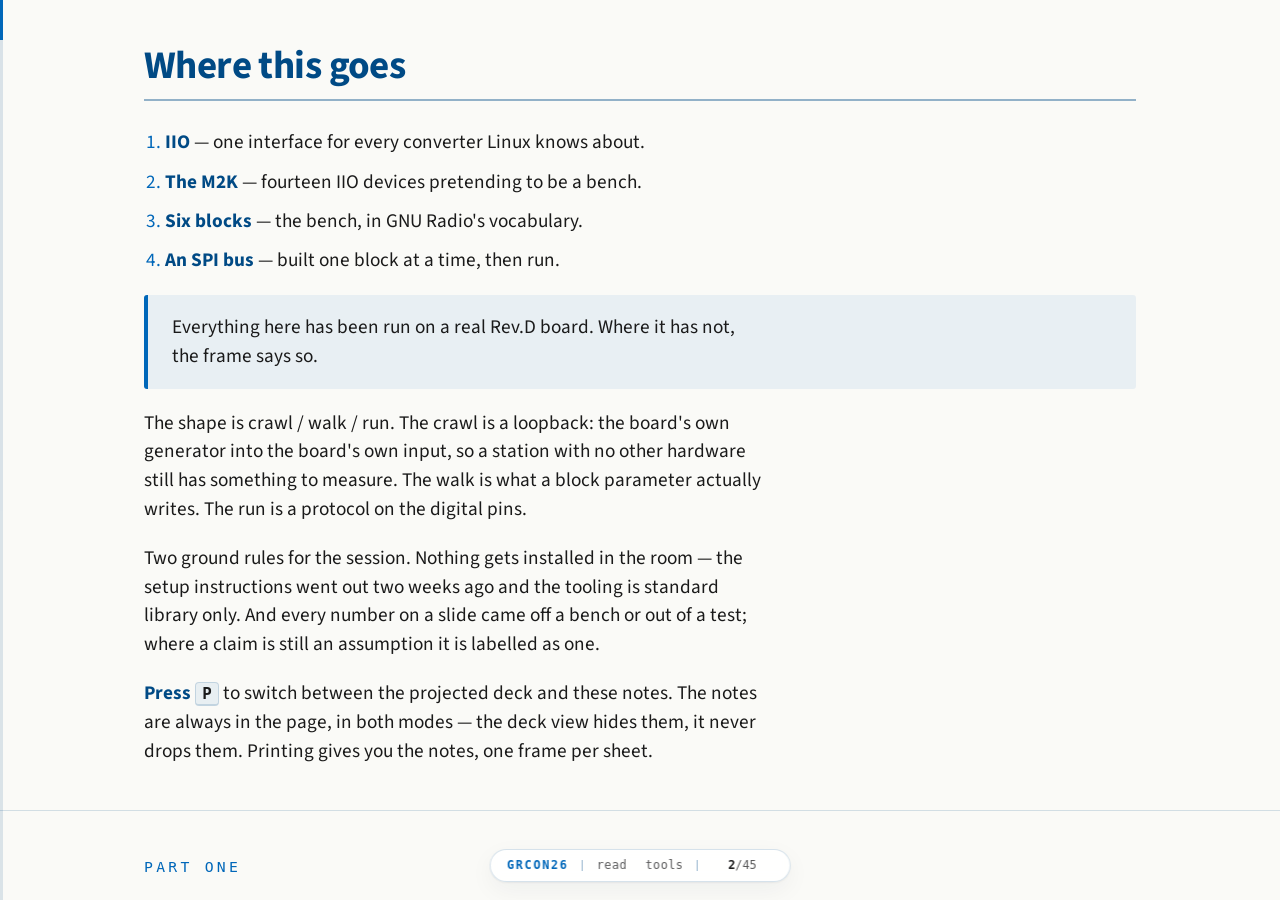
==== slides/index.html @ 0b5e1c08 "Draw the blocks with GRC's own canvas, not by hand The deck's flow-graph figure was a hand-drawn SVG" ====
<!doctype html>
<html lang="en" data-mode="read">
<head>
<meta charset="utf-8">
<meta name="viewport" content="width=device-width, initial-scale=1">
<title>GNU Radio and the ADALM2000 &mdash; GRCon26 workshop</title>
<meta name="description" content="Workshop deck: IIO, the ADALM2000, the gr-m2k blocks, and an SPI bus built one block at a time.">
<link rel="preconnect" href="https://fonts.googleapis.com">
<link rel="preconnect" href="https://fonts.gstatic.com" crossorigin>
<link rel="stylesheet" href="https://fonts.googleapis.com/css2?family=Source+Sans+Pro:ital,wght@0,400;0,600;0,700;1,400&display=swap">
<link rel="stylesheet" href="assets/shell.css">
<link rel="stylesheet" href="assets/frames.css">
</head>
<body>

<div class="rail"><span id="railfill"></span></div>

<div class="laser" id="laser" aria-hidden="true"></div>
<div class="spot" id="spot" aria-hidden="true"></div>

<div class="index" id="index" role="dialog" aria-label="Jump to a frame">
  <button class="index-close" id="btnIndexClose" type="button" aria-label="Close">&times;</button>
  <div class="wrap wide">
    <h2>Contents</h2>
    <ol id="indexlist"></ol>
  </div>
</div>

<!-- One pill, centered, holding three runs separated by a rule:
         GRCON26 | read  tools | 12/41
     Who and where, then what you can do here, then the contents. -->
<div class="hud">
  <div class="hud-group">
    <button id="btnSite" class="site" type="button" aria-expanded="false" aria-controls="sitepop"
            title="This workshop">GRCON26</button>
  </div>

  <div class="hud-group hud-mid">
    <button id="btnMode" type="button" aria-expanded="false" aria-controls="modepop"
            title="How the deck is laid out (P)">read</button>
    <button id="btnTools" type="button" aria-expanded="false" aria-controls="toolspop"
            title="Presenter tools">tools</button>
  </div>

  <div class="hud-group">
    <!-- The counter is the button. "12/41" already says what it opens. -->
    <button id="btnIndex" class="counter" type="button" aria-pressed="false"
            title="Contents (G) · double-tap for the top"><b id="cur">1</b>/<span id="tot">0</span></button>
  </div>

  <!-- The panels are children of .hud rather than of a group: .hud is
       position:fixed and so one containing block wide enough for a panel to be
       placed under its own button and still pulled back on screen at a phone
       width. shell.js measures and places them. -->
  <div class="pop" id="sitepop" role="group" aria-label="Workshop links" hidden>
    <a href="https://github.com/livethisdream/grcon26-workshop">repository<kbd>git</kbd></a>
    <a href="https://github.com/livethisdream/grcon26-workshop/blob/main/docs/reading-iio-attributes.md">IIO handout</a>
    <a href="https://github.com/livethisdream/grcon26-workshop/blob/main/gr-m2k/README.md">block reference</a>
  </div>

  <div class="pop" id="modepop" role="group" aria-label="View mode" hidden>
    <button id="btnPresent" class="choice" type="button" aria-pressed="false">
      present<span class="pop-note">one frame at a time</span></button>
    <button id="btnRead" class="choice" type="button" aria-pressed="true">
      read<span class="pop-note">the whole deck, continuous</span></button>
  </div>

  <div class="pop" id="toolspop" role="group" aria-label="Presenter tools" hidden>
    <button id="btnLaser" type="button" aria-pressed="false">laser<kbd>L</kbd></button>
    <button id="btnSpot" type="button" aria-pressed="false">spotlight<kbd>S</kbd></button>
    <button id="btnFull" type="button">fullscreen<kbd>F</kbd></button>
    <button id="btnPrint" type="button">print / PDF<kbd>&#8984;P</kbd></button>
  </div>
</div>

<main class="deck" id="deck" tabindex="-1">

<!-- ===================================================================
     Opening
     =================================================================== -->

<section class="frame title-frame" id="title">
  <div class="wrap">
    <div class="course-mark">GRCon26 &middot; workshop</div>
    <h1>GNU&nbsp;Radio and the ADALM2000</h1>
    <div class="title-rule"></div>
    <p class="lede">The board is the instrument. IIO is how you talk to it.</p>
    <p class="meta">90 minutes &middot; crawl, walk, run &middot; nothing to install in the room</p>
  </div>
</section>

<section class="frame cut" id="roadmap">
  <div class="wrap">
    <h2>Where this goes</h2>
    <div class="stage">
      <div class="present">
        <ol>
          <li><strong>IIO</strong> — one interface for every converter Linux knows about.</li>
          <li><strong>The M2K</strong> — fourteen IIO devices pretending to be a bench.</li>
          <li><strong>Six blocks</strong> — the bench, in GNU&nbsp;Radio's vocabulary.</li>
          <li><strong>An SPI bus</strong> — built one block at a time, then run.</li>
        </ol>
      </div>
      <div class="present callout">
        <p>Everything here has been run on a real Rev.D board. Where it has not, the frame says so.</p>
      </div>
    </div>
    <div class="depth">
      <p>The shape is crawl / walk / run. The crawl is a loopback: the board's own
      generator into the board's own input, so a station with no other hardware
      still has something to measure. The walk is what a block parameter actually
      writes. The run is a protocol on the digital pins.</p>
      <p>Two ground rules for the session. Nothing gets installed in the room —
      the setup instructions went out two weeks ago and the tooling is standard
      library only. And every number on a slide came off a bench or out of a
      test; where a claim is still an assumption it is labelled as one.</p>
      <p><strong>Press <kbd>P</kbd></strong> to switch between the projected deck and
      these notes. The notes are always in the page, in both modes — the deck
      view hides them, it never drops them. Printing gives you the notes, one
      frame per sheet.</p>
    </div>
  </div>
</section>

<!-- ===================================================================
     IIO
     =================================================================== -->

<section class="frame section-frame" id="sec-iio" data-section="IIO">
  <div class="wrap">
    <div class="sec-n">Part one</div>
    <h2>IIO</h2>
    <p class="lede">Industrial I/O: the kernel's answer to "what is this converter, and what is it set to?"</p>
  </div>
</section>

<section class="frame cut" id="iio-what" data-section="IIO">
  <div class="wrap">
    <h2>What IIO is</h2>
    <div class="stage">
      <div class="present">
        <p>A Linux kernel subsystem for <strong>ADCs, DACs and sensors</strong>.</p>
        <p>One driver model, one sysfs layout, one buffered-sample path — for a
        thermometer, a scope front end, or a software radio.</p>
      </div>
      <div class="present callout">
        <p><strong>libiio</strong> is the userspace library over it. <strong>gr-iio</strong>
        is the GNU&nbsp;Radio wrapper over that, in-tree since 3.10.</p>
      </div>
    </div>
    <div class="depth">
      <p>The reason IIO matters to this room is not that it is the only way to
      reach an ADALM2000 — it is that it is the same way you reach almost
      anything else. A driver in <code>drivers/iio/</code> publishes its channels and
      its attributes into sysfs, and libiio serves those over USB, over a
      network, or from the local filesystem. The <em>backend</em> changes; the
      names do not.</p>
      <p>That is the whole bet of this workshop. Learn the naming rules once, and
      the next board — a CN0363 colorimeter, an AD9361 transceiver, a pressure
      sensor — presents itself the same way.</p>
      <p>The M2K in particular is normally reached over the network backend, as a
      USB ethernet gadget at a fixed address. It advertises nothing, so it is not
      discoverable: you name it, <code>ip:192.168.2.1</code>.</p>
    </div>
  </div>
</section>

<section class="frame cut" id="iio-tree" data-section="IIO">
  <div class="wrap">
    <h2>Four nouns, and that is the whole model</h2>
    <div class="stage">
      <div class="present">
<pre><code>context      ip:192.168.2.1
└── device   m2k-adc
    └── channel  voltage0
        └── attribute  raw
                       scale
                       sampling_frequency</code></pre>
      </div>
      <div class="present">
        <p>A <strong>context</strong> is a board. A <strong>device</strong> is one
        converter in it. A <strong>channel</strong> is one signal. An
        <strong>attribute</strong> is one knob or one reading.</p>
      </div>
    </div>
    <div class="depth">
      <p>Attributes live at two levels, and the difference bites people: a
      <em>device</em> attribute applies to the whole converter
      (<code>sampling_frequency</code> is usually one of these), a <em>channel</em>
      attribute applies to one signal (<code>scale</code>, <code>raw</code>). There are
      also context attributes, which on the M2K carry the factory calibration
      constants — <code>cal,ad9963_adc_ch0_gain</code> and friends.</p>
      <p><code>iio_info</code> prints all of it and is already on your machine if libiio
      is. <code>./iio_discover.py --json</code> in the repo captures the same tree to a
      file so it can be read later, on a laptop with no board attached — which is
      how twenty people share one M2K.</p>
      <p>An attribute whose name ends <code>_available</code> is not a knob. It is the
      list of legal values for the knob it is named after, published by the
      hardware itself. That list is worth more than it looks: it is where the
      generated GRC dropdowns come from.</p>
    </div>
  </div>
</section>

<section class="frame cut" id="iio-rule" data-section="IIO">
  <div class="wrap">
    <h2>A <code>_raw</code> value is not a measurement</h2>
    <div class="stage">
      <div class="present">
        <p class="pull">real value = (raw + offset) &times; scale</p>
        <p>Offset is added <strong>before</strong> scale, not after. Offset is in
        counts; scale converts counts into the channel's unit.</p>
      </div>
      <div class="present callout">
        <p>And the unit is fixed by the ABI, per channel type. <code>voltage</code> is
        in <strong>millivolts</strong>. <code>temp</code> is in millidegrees.</p>
      </div>
    </div>
    <div class="depth">
      <p>If a participant remembers one thing from the IIO half of this session,
      this is a good candidate. Every plausible-looking wrong answer in an IIO
      flowgraph comes from a number that is still in counts being treated as if
      it were in volts, or from applying the offset on the wrong side of the
      multiply.</p>
      <p>The sub-unit choice is deliberate: the values are integers, so
      millivolts and millidegrees keep useful resolution without floating point
      in the kernel. Twenty-four channel types have a fixed unit this way; the
      full table is in <code>docs/reading-iio-attributes.md</code>, generated from the
      kernel's own ABI documentation by <code>iio_explain.py --glossary</code>.</p>
      <p><strong>The M2K is where this rule runs out.</strong> Its scope does not
      publish a usable <code>scale</code> — libm2k computes the conversion itself, and
      volts-per-count turns out to depend on the sample rate through the
      decimation filter's gain. That is the subject of <code>m2k_scale.py</code>, and
      it is the reason the analog blocks exist at all.</p>
    </div>
  </div>
</section>

<section class="frame cut" id="iio-names" data-section="IIO">
  <div class="wrap">
    <h2>The name is a sentence</h2>
    <div class="stage">
      <div class="present">
<pre><code>{in|out}_{type}{index}[_{modifier}]_{info}

in_voltage0_raw     a reading, channel 0, in counts
out_altvoltage1_frequency   a generated tone
in_voltage0-voltage1_raw    a differential pair</code></pre>
      </div>
      <div class="present">
        <p><code>in_</code> is into the device — a measurement. <code>out_</code> is out of it
        — a generator. A dash means a <strong>difference between two pins</strong>,
        not either one against ground.</p>
      </div>
    </div>
    <div class="depth">
      <p>The grammar is worth teaching because it makes an unfamiliar attribute
      readable without documentation. <code>in_temp0_calibbias</code> parses on sight:
      a calibration offset, in counts, on the device's first temperature channel.</p>
      <p><code>iio_explain.py</code> does exactly this parse and then quotes the kernel's
      own words for the <code>info</code> part — 826 documented attribute names, fetched
      from <code>Documentation/ABI/testing/sysfs-bus-iio</code> and cached in the repo so
      it works offline.</p>
      <p>One trap for later: gr-iio resolves each key in its <em>Parameters</em>
      field with <code>iio_device_identify_filename()</code>, so the key has to be the
      full sysfs filename. libiio will report a channel attribute to you as
      <code>scale</code>; the block needs <code>in_voltage0_scale</code>. Getting that wrong is
      silent.</p>
    </div>
  </div>
</section>

<section class="frame cut" id="iio-gr" data-section="IIO">
  <div class="wrap">
    <h2>What gr-iio gives you, and what it does not</h2>
    <div class="stage split-r">
      <div class="present">
        <p>The stock <strong>IIO Device Source</strong> has eight parameters, of
        which about two can be guessed.</p>
        <p class="pull">It is a general-purpose block. It cannot know what a board is.</p>
      </div>
      <div class="present">
        <div class="tablewrap"><table>
          <tr><th>parameter</th><th>the problem</th></tr>
          <tr><td><code>IIO context URI</code></td><td>no example of a legal value</td></tr>
          <tr><td><code>Device Name/ID</code></td><td>which devices exist, spelled how?</td></tr>
          <tr><td><code>PHY Device</code></td><td>"PHY" means nothing here</td></tr>
          <tr><td><code>Channels</code></td><td>a Python list you must already know</td></tr>
          <tr><td><code>Decimation</code></td><td>factor, or samples dropped?</td></tr>
          <tr><td><code>Parameters</code></td><td>free text, unguessable naming rule</td></tr>
        </table></div>
      </div>
    </div>
    <div class="depth">
      <p>This is not a complaint about gr-iio. The block is correct and it is
      general, and general is what an in-tree block has to be. But a participant
      opening it for the first time has no way to make progress, because every
      field wants a value that lives somewhere else — in <code>iio_info</code> output,
      in a driver, in a datasheet.</p>
      <p>There are two ways to close that gap. One is a discovery tool that shows
      you the tree and hands you the field values: <code>iio_browse.py</code> in the
      repo does that, and it can generate a GRC block definition from a capture,
      dropdowns and all, because the legal values are in the capture already.</p>
      <p>The other is to stop asking the participant to think in IIO at all, and
      give them a block that speaks the instrument's language instead. That is
      <code>gr-m2k</code>, and it is the next part.</p>
    </div>
  </div>
</section>

<section class="frame read-only" id="iio-meaning" data-section="IIO">
  <div class="wrap">
    <h2>Where meaning comes from</h2>
    <p>Reference. Every line <code>iio_explain.py</code> prints is tagged with its source,
    so fact, convention and guesswork stay distinguishable.</p>
    <div class="tablewrap"><table>
      <tr><th>tag</th><th>source</th><th>trust</th></tr>
      <tr><td><code>[abi]</code></td><td>the Linux IIO ABI, quoted verbatim</td><td>definitive, true of every IIO device</td></tr>
      <tr><td><code>[parsed]</code></td><td>the attribute name itself</td><td>certain</td></tr>
      <tr><td><code>[driver]</code></td><td>the driver named the channel</td><td>rare, trustworthy when present</td></tr>
      <tr><td><code>[libm2k]</code></td><td>the vendor's library drives this attribute</td><td>says which instrument it belongs to</td></tr>
      <tr><td><code>[overlay: sourced]</code></td><td>traced to vendor source</td><td>good, not bench-checked</td></tr>
      <tr><td><code>[overlay: UNVERIFIED]</code></td><td>written from documentation</td><td><strong>do not teach as fact</strong></td></tr>
    </table></div>
    <p><code>./iio_explain.py FILE --unknown</code> reports how much of a capture is
    explained and by what. On the real M2K capture that is 57%: real hardware
    exposes a great deal the ABI never described, mostly logic-analyzer trigger
    attributes.</p>
  </div>
</section>

<!-- ===================================================================
     The ADALM2000
     =================================================================== -->

<section class="frame section-frame" id="sec-m2k" data-section="ADALM2000">
  <div class="wrap">
    <div class="sec-n">Part two</div>
    <h2>The ADALM2000</h2>
    <p class="lede">A bench in a box — and, underneath, fourteen IIO devices that have never heard of each other.</p>
  </div>
</section>

<section class="frame cut" id="m2k-what" data-section="ADALM2000">
  <div class="wrap">
    <h2>One board, six instruments</h2>
    <div class="stage">
      <div class="present">
        <p>Two-channel scope at 100&nbsp;MS/s. Two-channel generator at 75&nbsp;MS/s.
        Sixteen digital pins, in or out. Two power rails. A spectrum analyser and
        a network analyser on top.</p>
        <p class="pull">$200, USB-powered, and it is the input device for everything else in this room.</p>
      </div>
      <div class="present callout">
        <p>Every other board in the workshop sits on the <strong>input side</strong>
        of the M2K. The M2K is the instrument; nothing else is.</p>
      </div>
    </div>
    <div class="depth">
      <p>The unit on the bench for this material is a Rev.D with a Zynq 7010 and
      firmware v0.33, reached over the network backend at
      <code>ip:192.168.2.1</code>. USB passthrough is not in use.</p>
      <p>Choosing the M2K as the input device solves a scarcity problem as much
      as a pedagogical one. Twenty participants can each have a board that is a
      scope, a generator and a logic analyser at once, and the interesting
      hardware — the colorimeter, the ultrasonic transducers — can be a single
      instructor unit feeding many receive-only stations.</p>
      <p>It also puts a real constraint in front of the room: the board is
      genuinely 12-bit, genuinely rate-limited, and genuinely wrong about its own
      volts until you calibrate it. Those are the interesting parts.</p>
    </div>
  </div>
</section>

<section class="frame cut" id="m2k-devices" data-section="ADALM2000">
  <div class="wrap">
    <h2>Underneath, it is not an instrument at all</h2>
    <div class="stage">
      <div class="present">
        <p>One context. <strong>Fourteen IIO devices.</strong> Nothing in the tree
        says which of them is "the scope".</p>
      </div>
      <div class="present">
<pre><code>m2k-adc              the scope's samples
m2k-adc-trigger      when it starts
m2k-fabric           input range, power-down
m2k-dac-a  m2k-dac-b the two generators
m2k-dds              their tone mode
m2k-logic-analyzer-rx  digital in
m2k-logic-analyzer-tx  digital out
ad9963  ad5627  ad5625  pll  xadc</code></pre>
      </div>
    </div>
    <div class="depth">
      <p>This is the gap the workshop exists to close. "Set the scope's input
      range to &plusmn;2.5&nbsp;V" is one knob in Scopy. In IIO it is an attribute on
      <code>m2k-fabric</code>, while the samples come from <code>m2k-adc</code> and the trigger
      lives on <code>m2k-adc-trigger</code> — three devices for one idea.</p>
      <p>That is also the concrete reason a stock <em>IIO Device Source</em> cannot
      express an M2K scope channel: its <code>params</code> field writes to exactly one
      device. Three devices need three blocks, wired by hand, in the right order.</p>
      <p>One more: <code>m2k-logic-analyzer</code> and <code>m2k-logic-analyzer-rx</code> are
      different devices, and only the <code>-rx</code> one has scan indices — which means
      only the <code>-rx</code> one can stream. A channel with no scan index cannot be
      buffered at all, and nothing tells you except silence.</p>
    </div>
  </div>
</section>

<section class="frame cut" id="m2k-scopy" data-section="ADALM2000">
  <div class="wrap">
    <h2>Scopy, and what is under it</h2>
    <div class="stage">
      <div class="present">
        <p><strong>Scopy</strong> is ADI's instrument GUI for the board — scope,
        generator, logic analyser, all of it.</p>
        <p>Under Scopy is <strong>libm2k</strong>. Under libm2k is libiio. Under that,
        the same attributes we just read.</p>
      </div>
      <div class="present callout">
        <p>Use Scopy as the second opinion. When a flowgraph disagrees with it,
        one of the two is wrong and you now have somewhere to look.</p>
      </div>
    </div>
    <div class="depth">
      <p>Scopy is not a competitor to what we are building. It is an instrument;
      GNU&nbsp;Radio is a signal processing environment. Scopy will show you a
      waveform beautifully and will not let you filter it, decode it, demodulate
      it, or wire its output into anything else. That is the trade.</p>
      <p>What Scopy is worth to this session is calibration of expectations. It
      is the tool everyone in the room can already drive, and every knob in it
      has a name we are about to map onto a sysfs attribute. Starting from
      "you know what the range control does" is a much shorter walk than
      starting from <code>m2k-fabric</code>.</p>
      <p>It is also the thing to open when a measurement looks wrong. The bench
      work behind these slides did exactly that repeatedly, and the disagreements
      were the interesting part every time.</p>
    </div>
  </div>
</section>

<section class="frame cut" id="m2k-translation" data-section="ADALM2000">
  <div class="wrap">
    <h2>Scopy's knobs, as sysfs names</h2>
    <div class="stage">
      <div class="present">
<pre><code>gain               -> M2kAnalogIn::setRange
                      Oscilloscope

trigger_level      -> M2kHardwareTrigger::setAnalogLevelRaw
                      Trigger

oversampling_ratio -> M2kAnalogIn::setOversamplingRatio
                      Oscilloscope</code></pre>
      </div>
      <div class="present">
        <p>libm2k is the translation table, and it is machine-readable:
        <code>iio_libm2k_fetch.py</code> extracts it from vendor source.</p>
        <p>If libm2k touches an attribute, operating the board <strong>requires</strong>
        that attribute — and the method name says which instrument it belongs to.</p>
      </div>
    </div>
    <div class="depth">
      <p>The kernel says what an attribute <em>means</em>. It cannot say whether you
      will ever need it. For this board libm2k can, because it is the library
      Scopy is built on: anything it reads or writes is something driving the M2K
      as an instrument actually requires.</p>
      <p><strong>Absence is not a verdict.</strong> <code>scale</code> and <code>offset</code> are
      not in that table, because libm2k computes the scope's conversion itself
      instead of reading them back. That means "not part of this board's
      instrument abstraction", not "unimportant" — they remain central to every
      other IIO device you will ever meet.</p>
      <p>It is a text scan of vendor source, not an API contract. A strong hint
      about relevance, which is exactly what it is sold as.</p>
    </div>
  </div>
</section>

<section class="frame cut" id="m2k-traps" data-section="ADALM2000">
  <div class="wrap">
    <h2>Four things the board will not tell you</h2>
    <div class="stage">
      <div class="present">
        <ul>
          <li><strong>The ADC always returns both channels, interleaved.</strong></li>
          <li><strong>The front end comes up powered down</strong> — and gives a flat line, not an error.</li>
          <li><strong>Volts-per-count depends on the sample rate.</strong></li>
          <li><strong>Cyclic buffers quantise frequency</strong> to multiples of <code>rate/N</code>.</li>
        </ul>
      </div>
      <div class="present callout trap">
        <p>Every one of these presents as a plausible wrong answer. None of them
        raises an error.</p>
      </div>
    </div>
    <div class="depth">
      <p><strong>Interleaving.</strong> gr-iio splits a two-channel buffer as if it
      were one, so the time base runs 2&times; slow and the result presents as a tone
      at exactly Nyquist. If you ever see a signal sitting precisely at Nyquist,
      suspect this first.</p>
      <p><strong>Power-down.</strong> Clear <code>powerdown</code> on <code>m2k-fabric</code>. An
      uninitialised board returns a flat line that looks like a quiet input.</p>
      <p><strong>Volts per count.</strong> The decimation filter has gain, so the
      conversion moves with the rate — and the same correction applies to the
      trigger level, which otherwise sits about 9% away from where the scope says
      it is. That arithmetic is <code>m2k_scale.py</code>; it is a fixed property of the
      converters, not a per-board calibration.</p>
      <p><strong>Cyclic quantisation.</strong> A repeating N-sample buffer can only
      produce multiples of <code>rate/N</code>, so asking for 10&nbsp;kHz gets you 9979.2&nbsp;Hz
      and that is correct behaviour, not a defect.</p>
      <p>There are a dozen more in the project note, and most of them cost a
      bench session to find. The blocks in the next section exist largely so that
      a participant does not have to re-find them.</p>
    </div>
  </div>
</section>

<!-- ===================================================================
     The blocks
     =================================================================== -->

<section class="frame section-frame" id="sec-blocks" data-section="The blocks">
  <div class="wrap">
    <div class="sec-n">Part three</div>
    <h2>Six new blocks</h2>
    <p class="lede">The instrument, in GNU&nbsp;Radio's vocabulary. Two lines of setup, no build step.</p>
  </div>
</section>

<section class="frame" id="blocks-map" data-section="The blocks">
  <div class="wrap wide">
    <h2>What is in <code>[ADALM2000]</code></h2>
        <div class="grid2">
          <div class="card"><h3>M2K Analog Source</h3><p>the scope — samples, range, trigger</p></div>
          <div class="card"><h3>M2K Analog Sink</h3><p>the generator</p></div>
          <div class="card"><h3>M2K Digital Source</h3><p>DIO pins in, one port per pin</p></div>
          <div class="card"><h3>M2K Digital Sink</h3><p>DIO pins out</p></div>
          <div class="card"><h3>M2K SPI Encode</h3><p>a message becomes three waveforms</p></div>
          <div class="card"><h3>M2K SPI Decode</h3><p>three waveforms become a message</p></div>
        </div>
<pre><code>export PYTHONPATH=$PWD/gr-m2k:$PYTHONPATH
export GRC_BLOCKS_PATH=$PWD/gr-m2k/grc:$GRC_BLOCKS_PATH
gnuradio-companion flowgraphs/m2k_scope.grc</code></pre>
    <div class="depth">
      <p>Two environment variables, no build step, nothing to install.
      <code>[ADALM2000]</code> appears in the block tree. That constraint — a workshop
      that installs nothing in the room — shaped more of this than any other
      single decision.</p>
      <p>Beside the six blocks there are two plain Python modules that import
      nothing at all: <code>m2k_scale.py</code> holds the counts-to-volts arithmetic and
      <code>m2k_calibrate.py</code> is a standalone script that runs once per session. The
      SPI encoder and decoder are the same shape — the arithmetic in a module
      with no GNU&nbsp;Radio import, and a thirty-line wrapper around it. That is
      what makes 390 tests run on a laptop with no board and no gnuradio.</p>
    </div>
  </div>
</section>

<section class="frame cut" id="blocks-analog-source" data-section="The blocks">
  <div class="wrap">
    <h2>M2K Analog Source</h2>
    <div class="stage split-r">
      <div class="present">
        <p>Every parameter says what it does and what its values are. No IIO
        vocabulary appears anywhere on the block.</p>
        <p class="pull">Three IIO devices, one block. That is why the stock source cannot do this.</p>
      </div>
      <div class="present">
        <figure class="shot">
          <img src="img/grc-analog-source.png" alt="The M2K Analog Source block on the GNU Radio Companion canvas, listing address, channels, sample rate, input range, output type and trigger.">
          <figcaption>The <strong>M2K Analog Source</strong> block on the canvas of <code>flowgraphs/m2k_scope.grc</code>.</figcaption>
        </figure>
      </div>
    </div>
    <div class="depth">
      <p>Every parameter, and the IIO attribute it quietly becomes:</p>
      <div class="tablewrap"><table class="params">
          <tr><th>parameter</th><th>quietly becomes</th></tr>
          <tr><td>M2K address</td><td>context URI</td></tr>
          <tr><td>Channel 1 / 2 on</td><td>the channel list</td></tr>
          <tr><td>Sample rate</td><td><code>sampling_frequency</code> on <code>m2k-adc</code></td></tr>
          <tr><td>Input range</td><td><code>gain</code> on <code>m2k-fabric</code></td></tr>
          <tr><td>Output: volts / counts</td><td>the port's data type</td></tr>
          <tr><td>Trigger on / when / level</td><td><code>m2k-adc-trigger</code></td></tr>
        </table></div>
      <p>The dropdowns are not hand-written. The hardware publishes
      <code>sampling_frequency_available</code>, and that list is what the block offers —
      six exact rates from 100&nbsp;MS/s down to 1&nbsp;kS/s. An earlier version computed
      them as 100&nbsp;MS/s divided by the oversampling ratio and wrongly excluded
      1&nbsp;kS/s. <strong>When the hardware publishes a list, the list wins.</strong></p>
      <p><strong>Illegal combinations are refused in GRC, not at run time.</strong>
      No channels enabled, a zero buffer, or — the one that matters — a trigger
      level outside the input range you picked, which could never fire and about
      which nothing else would ever complain.</p>
      <p>Fields appear and disappear with what they depend on: the trigger
      condition and level only exist once the trigger is on, and a channel's
      range field only exists once that channel is enabled.</p>
    </div>
  </div>
</section>

<section class="frame cut" id="blocks-digital" data-section="The blocks">
  <div class="wrap">
    <h2>M2K Digital Source / Sink</h2>
    <div class="stage">
      <div class="present">
        <p>Sixteen DIO pins; a block claims however many it needs. Set
        <strong>Number of pins</strong> to 3 and three dropdowns appear.</p>
        <p class="pull">The list is the port order, not a range. <code>DIO3, DIO7, DIO1</code> is a supported thing to ask for.</p>
      </div>
      <div class="present callout trap">
        <p>A pin is an input <em>or</em> an output, never both. GRC refuses one block
        that lists a pin twice — it cannot see across two blocks. That one is
        yours.</p>
      </div>
    </div>
    <div class="depth">
      <p>Each line also takes an optional <strong>label</strong>. It changes no
      behaviour whatever — GRC draws a port's name from the block definition and
      will not evaluate a template — but it means a mistake reports itself as
      <code>MOSI (DIO7)</code> rather than <code>DIO7</code>.</p>
      <p><strong>Nothing here is protocol-aware.</strong> Three pins are three pins,
      whether they are a clock, data and select or a latch strobe beside a data
      bus. Which of those it is belongs to whatever block reads them next.</p>
      <p>The parameters count from 1 and the ports from 0, so Pin&nbsp;1 is the port
      drawn <code>pin0</code>. GRC numbers cloned ports itself and will not take a
      template for it — a wart, not a decision.</p>
      <p>Both block definitions are generated by <code>generate_digital_grc.py</code>.
      Sixteen pins and sixteen names, twice over, is six hundred lines that differ
      only by an index, and a source and a sink that drifted apart there would
      wire a bus backwards with both halves apparently running. The generated
      files are committed and a test fails if they stop matching.</p>
    </div>
  </div>
</section>

<section class="frame cut" id="blocks-multipin" data-section="The blocks">
  <div class="wrap">
    <h2>Why the digital sink had to be written</h2>
    <div class="stage">
      <div class="present callout trap">
        <p><strong>gr-iio's <code>device_sink</code> drives one DIO pin, silently.</strong></p>
        <p>Sixteen 1-bit channels share one 16-bit word. Each channel's write is
        a full-width store that erases the last, so only the highest pin
        survives. No error.</p>
      </div>
      <div class="present">
        <p>A three-wire bus needs three pins moving <em>together</em>. That is a
        different question from moving one pin, and it is the question that
        failed first on the bench.</p>
      </div>
    </div>
    <div class="depth">
      <p>The full write-up is <code>docs/gr-iio-multipin-sink.md</code>. The symptom is
      the worst kind: a flowgraph that runs, a board that acknowledges every
      write, and exactly one pin that moves.</p>
      <p>Once fixed, the check was <em>coherence</em>, not correctness: send four
      patterns of period 2, 4, 8 and 16 out on DIO0–3, read DIO4–7 back, and look
      for one rotation of the sixteen-sample word that fits all of them. If each
      pin needs a different rotation, the ports have slipped past each other and
      any bus decoded off them is fiction.</p>
      <p>That check also found the rate limit. <strong>Non-cyclic digital output is
      not reliable at 1&nbsp;MS/s</strong> — it underruns in about half of runs. When it
      does, all three pins break at the same sample rather than drifting apart,
      so the failure is at least honest. Use a big transmit buffer: at 1&nbsp;MS/s a
      512-sample buffer is 1953 refills a second over the network, and a dropped
      one looks exactly like skew.</p>
    </div>
  </div>
</section>

<section class="frame cut" id="blocks-rules" data-section="The blocks">
  <div class="wrap">
    <h2>Three rules the blocks follow</h2>
    <div class="stage">
      <div class="present">
        <ol>
          <li><strong>No IIO vocabulary on the face of a block.</strong> Asserted by a test.</li>
          <li><strong>Every dropdown starts at "leave alone."</strong> Open a block, close it, nothing is written.</li>
          <li><strong>The legal values come from the hardware.</strong></li>
        </ol>
      </div>
      <div class="present callout">
        <p>And the meaning travels with the block: the Documentation tab carries
        the kernel's own words and the provenance tag, so nobody has to leave GRC
        to find out what a parameter does.</p>
      </div>
    </div>
    <div class="depth">
      <p>Rule 2 is the one that is easy to get wrong. A shown value must never
      mean a value written to the hardware — otherwise opening a block to read it
      changes the board's state, and a participant's debugging becomes
      non-reproducible.</p>
      <p>A fourth rule, learned the hard way: <strong>quote every option label.</strong>
      <code>option_labels: [On, Off]</code> silently becomes <code>True / False</code>, because
      YAML 1.1 reads those as booleans. There is a test.</p>
      <p>And a fifth, same category: GRC's <code>dtype: enum</code> values are raw
      strings. <code>'0' + '3'</code> concatenates, <code>int("'6'")</code> raises, and an assert
      that raises makes GRC fall back to defaults without saying so.</p>
    </div>
  </div>
</section>

<section class="frame read-only" id="blocks-unchecked" data-section="The blocks">
  <div class="wrap">
    <h2>What has been checked, and what has not</h2>
    <p><strong>Checked, with no hardware</strong> (<code>tests/test_grc_integration.py</code>):
    GRC's real loader accepts every block; a flowgraph using one validates and
    generates Python that parses; run headless it reaches
    <code>RuntimeError: Unable to create context</code> — everything but the board. The
    arithmetic is tested with no GNU&nbsp;Radio present, including that the
    sample-rate list matches what a real M2K publishes.</p>
    <p><strong>Checked on the bench:</strong> sections 1–13 of
    <code>docs/bench-checklist.md</code>, including a real SPI mode-0 bus over all 256
    byte values. Absolute error is closed and meter-verified: input gains within
    0.31% of unity, offsets under 1&nbsp;mV. The generators keep 10–17&nbsp;mV, because
    the internal loopback never sees a DMM's load.</p>
    <p><strong>Not checked:</strong> the DC power supply block does not exist yet. It
    is the one capability GNU&nbsp;Radio does not have at all, and the setpoint spans
    four places including the context <code>cal,*</code> attributes.</p>
  </div>
</section>

<!-- ===================================================================
     SPI
     =================================================================== -->

<section class="frame section-frame" id="sec-spi" data-section="SPI">
  <div class="wrap">
    <div class="sec-n">Part four</div>
    <h2>SPI</h2>
    <p class="lede">Four wires, no addressing, no acknowledgement. The simplest bus worth decoding.</p>
  </div>
</section>

<section class="frame cut" id="spi-what" data-section="SPI">
  <div class="wrap">
    <h2>Four wires</h2>
    <div class="stage split">
      <div class="present">
        <div class="tablewrap"><table>
          <tr><th>wire</th><th>driven by</th><th>does</th></tr>
          <tr><td><code>SCLK</code></td><td>controller</td><td>says when a bit is valid</td></tr>
          <tr><td><code>MOSI</code></td><td>controller</td><td>the bit</td></tr>
          <tr><td><code>MISO</code></td><td>peripheral</td><td>the bit coming back</td></tr>
          <tr><td><code>CS</code></td><td>controller</td><td>who is being talked to, and when</td></tr>
        </table></div>
      </div>
      <div class="present">
        <p>The controller supplies the clock, so there is no baud rate to agree
        on and nothing to synchronise. <strong>The clock is the agreement.</strong></p>
        <p>We drive three of the four. Nothing here answers back.</p>
      </div>
    </div>
    <div class="depth">
      <p>SPI is a good teaching bus precisely because it has so little in it.
      There is no addressing — that is what the chip-select line is for. There is
      no acknowledgement, no error detection, no framing byte, and no defined
      idle timeout. Everything that makes a bus complicated has been pushed out
      into "the datasheet says so".</p>
      <p>Which means a decoder for it is short enough to read on a slide, and
      that a mistake in it produces plausible bytes rather than an error. Both of
      those turn out to matter later.</p>
      <p>MISO is left out here because a loopback has nothing to say back. The
      decoder takes three streams; adding the fourth is a fourth pin and one more
      line of arithmetic.</p>
    </div>
  </div>
</section>

<section class="frame cut" id="spi-mode0" data-section="SPI">
  <div class="wrap">
    <h2>Mode 0, in one sentence</h2>
    <div class="stage">
      <div class="present">
        <p class="pull">The clock rests low, and the bit is read on the rising edge.</p>
        <p>So: a rising edge with chip select asserted is a bit. MSB first.</p>
        <p>That sentence is the whole decoder.</p>
      </div>
      <div class="present callout">
        <p>Modes 1–3 sample on a different edge — a two-line change, deliberately
        not offered, because no capture in this repo contains one and an untested
        dropdown is worse than none.</p>
      </div>
    </div>
    <div class="depth">
      <p>The four SPI modes are two independent bits: clock polarity (does the
      clock idle low or high) and clock phase (is the bit sampled on the first
      edge or the second). Mode 0 is idle-low, sample-on-first, which is
      rising-edge sampling — and it is what most peripherals use.</p>
      <p>The transmitter's job is the mirror: MOSI settles while SCLK is low, so
      it is stable by the time the rising edge arrives. Setup and hold, in other
      words, are the reason the phase bit exists at all.</p>
      <p>There is a real hazard hiding in how short that sentence is, and it
      shows up two sections from now: our encoder and our decoder were both
      written from it. A shared misreading — LSB first, the falling edge, CS
      moving half a clock early — round-trips perfectly and is still wrong on a
      real bus.</p>
    </div>
  </div>
</section>

<section class="frame cut" id="spi-cs" data-section="SPI">
  <div class="wrap">
    <h2>Chip select is the framing</h2>
    <div class="stage">
      <div class="present">
        <p>Without CS there is no way to know which bit is bit&nbsp;7. Eight bits
        starting anywhere still make a byte — a real, plausible, <em>wrong</em> one.</p>
        <p class="pull">So the decoder emits nothing until it has seen a falling CS.</p>
      </div>
      <div class="present callout">
        <p>Bits left over at the end of a frame are dropped, not padded. A
        capture that starts mid-frame has lost an unknown number of bits and the
        decoder refuses to guess how many.</p>
      </div>
    </div>
    <div class="depth">
      <p>This is the design decision the rest of the SPI work hangs off, and it
      was not obvious in advance. The alternative — start decoding from the first
      clock edge you see — is friendlier, produces output immediately, and is
      wrong in a way nothing downstream can detect.</p>
      <p><strong>One frame is one whole transaction.</strong> CS falls once, every byte
      of the message is clocked out back to back, and CS rises once. Not once per
      byte. That is what real SPI does anyway, and section 11 of the bench
      checklist is where we found out it also has to be true here — the story is
      four frames from now.</p>
    </div>
  </div>
</section>

<section class="frame cut" id="spi-bitbang" data-section="SPI">
  <div class="wrap">
    <h2>A bus made of samples</h2>
    <div class="stage split-r">
      <div class="present">
        <p>One bit per sample per pin. At 1&nbsp;MS/s with 8 samples per half clock,
        that is a <strong>62.5&nbsp;kHz bus</strong>.</p>
        <p class="pull">256 samples to move 8 bits. Verbose — and every one of them is visible.</p>
      </div>
      <div class="present">
        <div class="tablewrap"><table>
          <tr><th>part</th><th>samples</th><th>what is on the wire</th></tr>
          <tr><td>lead-in</td><td>64</td><td>CS high, clock idle low</td></tr>
          <tr><td>setup</td><td>8</td><td>CS low, MOSI on bit 7, no clock yet</td></tr>
          <tr><td>8 clocks</td><td>128</td><td>16 samples each: low half, high half</td></tr>
          <tr><td>tail</td><td>8</td><td>CS still low</td></tr>
          <tr><td>idle after</td><td>48</td><td>CS back high</td></tr>
        </table></div>
      </div>
    </div>
    <div class="depth">
      <p>The bus speed is <code>sample_rate / (2 &times; half)</code>. Change
      <code>half</code> from 8 to 4 and the bus doubles to 125&nbsp;kHz; change it to 16 and
      it halves. All three have been run on the board.</p>
      <p>Verbosity is the pedagogical point rather than a cost. The frame is
      arithmetic over plain Python lists, so a participant can change a number and
      immediately see the waveform move — and can see, on a scope trace, exactly
      what "MOSI settles while the clock is low" means.</p>
      <p>It is also honest about what the M2K is. This is a logic analyser and a
      pattern generator, not an SPI peripheral. There is no SPI hardware anywhere
      in the path; there are sixteen pins and a sample clock, and the protocol is
      arithmetic we do on top.</p>
    </div>
  </div>
</section>

<!-- ===================================================================
     The flow graph
     =================================================================== -->

<section class="frame section-frame" id="sec-fg" data-section="Flow graph">
  <div class="wrap">
    <div class="sec-n">Part five</div>
    <h2>The flow graph</h2>
    <p class="lede">The map first. Then one block at a time, and what every parameter is for.</p>
  </div>
</section>

<section class="frame" id="fg-canvas" data-section="Flow graph">
  <div class="wrap wide">
    <h2>The canvas, as GRC draws it</h2>
    <figure class="shot canvas">
      <img src="img/flowgraph-spi-signal-path.png" alt="The signal path of m2k_spi_loopback.grc on the GNU Radio Companion canvas: a QT GUI Message Edit Box into M2K SPI Encode into M2K Digital Sink on DIO0-2, and M2K Digital Source on DIO4-6 into M2K SPI Decode into Message Debug, with three Short To Float blocks branching into a QT GUI Time Sink.">
      <figcaption><code>flowgraphs/m2k_spi_loopback.grc</code> — every parameter
      on the face of every block.</figcaption>
    </figure>
    <div class="depth">
      <p>Signal path only. Nothing has been redrawn or rearranged — that
      figure is this region's own extents. Here is the whole canvas, Options
      block and variables included:</p>
      <figure class="shot canvas">
        <img src="img/flowgraph-spi-loopback.png" alt="The complete m2k_spi_loopback.grc canvas: an Options block top left, a row of four Variable blocks under it, and below them the signal path from the message edit box through SPI Encode and the Digital Sink, and from the Digital Source through SPI Decode to Message Debug with a branch into the time sink.">
        <figcaption>All of <code>m2k_spi_loopback.grc</code>. The empty band is
        real: the variables sit a screen above the graph.</figcaption>
      </figure>
      <p>This is not a drawing of the flowgraph. It is the flowgraph:
      <code>slides/render_grc.py</code> loads the same <code>.grc</code> a
      participant opens and hands it to GRC's own Cairo canvas code, so the
      fonts, the colours, the port shapes and the wire routing are the ones
      that will be on their screen. A diagram would have started drifting the
      first time a parameter changed.</p>
      <p>Two things to read off it before we take it apart. <strong>Solid
      arrows carry samples; dashed arrows carry messages</strong> — so the two
      dashed ones, into the encoder and out of the decoder, are the two places
      a human or a print statement touches this graph. And <strong>the graph is
      in two halves that do not connect.</strong> Nothing on this canvas joins
      the Digital Sink to the Digital Source.</p>
    </div>
  </div>
</section>

<section class="frame" id="fg-map" data-section="Flow graph">
  <div class="wrap wide">
    <h2>The half of it that is not on the canvas</h2>
    <figure>
      <svg viewBox="0 0 730 430" role="img" aria-label="Flow graph: a message edit box feeds M2K SPI Encode, which feeds M2K Digital Sink on DIO 0, 1 and 2. Three jumper wires carry those to DIO 4, 5 and 6, where M2K Digital Source reads them into M2K SPI Decode and on to Message Debug, with a branch through Short To Float into a QT GUI Time Sink.">
        <style>
          .b  { fill: var(--panel); stroke: var(--rule-strong); stroke-width: 1.4; }
          .bp { fill: none; stroke: var(--red); stroke-width: 1.4; stroke-dasharray: 5 3; }
          .t  { fill: var(--ink); font: 600 12px var(--sans); text-anchor: middle; }
          .s  { fill: var(--muted); font: 400 9.5px var(--mono); text-anchor: middle; }
          .p  { fill: var(--red); font: 600 10px var(--mono); text-anchor: middle; }
          .ln { stroke: var(--fig-line); stroke-width: 1.6; fill: none; }
          .msg{ stroke: var(--blue); stroke-width: 1.6; fill: none; stroke-dasharray: 4 3; }
          .wr { stroke: var(--red); stroke-width: 1.6; fill: none; }
          .n  { fill: var(--muted); font: 400 9.5px var(--mono); text-anchor: middle; }
        </style>
        <defs>
          <marker id="a" viewBox="0 0 8 8" refX="7" refY="4" markerWidth="7" markerHeight="7" orient="auto">
            <path d="M0,0 L8,4 L0,8 z" fill="var(--fig-line)"/>
          </marker>
          <marker id="ab" viewBox="0 0 8 8" refX="7" refY="4" markerWidth="7" markerHeight="7" orient="auto">
            <path d="M0,0 L8,4 L0,8 z" fill="var(--blue)"/>
          </marker>
          <marker id="ar" viewBox="0 0 8 8" refX="7" refY="4" markerWidth="7" markerHeight="7" orient="auto">
            <path d="M0,0 L8,4 L0,8 z" fill="var(--red)"/>
          </marker>
        </defs>

        <!-- transmit row -->
        <rect class="b" x="14"  y="26" width="142" height="54" rx="5"/>
        <text class="t" x="85"  y="47">QT GUI</text>
        <text class="t" x="85"  y="62">Message Edit Box</text>

        <path class="msg" d="M156,53 H186" marker-end="url(#ab)"/>
        <text class="n" x="171" y="44">msg</text>

        <rect class="b" x="190" y="26" width="150" height="54" rx="5"/>
        <text class="t" x="265" y="47">M2K</text>
        <text class="t" x="265" y="62">SPI Encode</text>

        <path class="ln" d="M340,53 H370" marker-end="url(#a)"/>
        <text class="n" x="355" y="44">&#215;3</text>

        <rect class="b" x="374" y="26" width="150" height="54" rx="5"/>
        <text class="t" x="449" y="47">M2K</text>
        <text class="t" x="449" y="62">Digital Sink</text>

        <path class="ln" d="M524,53 H554" marker-end="url(#a)"/>

        <rect class="bp" x="558" y="26" width="112" height="54" rx="5"/>
        <text class="p" x="614" y="47">DIO 0 &middot; 1 &middot; 2</text>
        <text class="s" x="614" y="63">SCLK MOSI CS</text>

        <!-- the physical wire -->
        <path class="wr" d="M670,53 H716 V196 H70 V218" marker-end="url(#ar)"/>
        <rect x="228" y="178" width="290" height="17" fill="var(--ground)"/>
        <text class="p" x="373" y="191">3 jumpers &nbsp; DIO0&#8594;4 &nbsp; DIO1&#8594;5 &nbsp; DIO2&#8594;6</text>

        <!-- receive row -->
        <rect class="bp" x="14"  y="222" width="112" height="54" rx="5"/>
        <text class="p" x="70"  y="243">DIO 4 &middot; 5 &middot; 6</text>
        <text class="s" x="70"  y="259">SCLK MOSI CS</text>

        <path class="ln" d="M126,249 H156" marker-end="url(#a)"/>

        <rect class="b" x="160" y="222" width="150" height="54" rx="5"/>
        <text class="t" x="235" y="243">M2K</text>
        <text class="t" x="235" y="258">Digital Source</text>

        <path class="ln" d="M310,249 H340" marker-end="url(#a)"/>
        <text class="n" x="325" y="240">&#215;3</text>

        <rect class="b" x="344" y="222" width="150" height="54" rx="5"/>
        <text class="t" x="419" y="243">M2K</text>
        <text class="t" x="419" y="258">SPI Decode</text>

        <path class="msg" d="M494,249 H524" marker-end="url(#ab)"/>
        <text class="n" x="509" y="240">msg</text>

        <rect class="b" x="528" y="222" width="150" height="54" rx="5"/>
        <text class="t" x="603" y="252">Message Debug</text>

        <!-- the display branch -->
        <path class="ln" d="M235,276 V356" marker-end="url(#a)"/>
        <text class="n" x="256" y="316">&#215;3</text>

        <rect class="b" x="160" y="360" width="150" height="54" rx="5"/>
        <text class="t" x="235" y="381">Short To Float</text>
        <text class="s" x="235" y="397">one per line</text>

        <path class="ln" d="M310,387 H340" marker-end="url(#a)"/>

        <rect class="b" x="344" y="360" width="150" height="54" rx="5"/>
        <text class="t" x="419" y="381">QT GUI</text>
        <text class="t" x="419" y="396">Time Sink</text>
      </svg>
      <figcaption>The same graph, with the part GRC has no way to draw: the
      dashed red boxes are pins, and the red line between them is three jumper
      wires on a bench. Solid black carries samples, dashed blue carries
      messages.</figcaption>
      <div class="depth">
        <p>Worth dwelling on, because it is where a stuck participant usually
        is. The flowgraph is complete and correct with nothing wired up at all
        — GRC will validate it, generate it and run it. The loop is closed
        outside the software, and the only thing that reports the wire is
        missing is a decoder that never prints.</p>
        <p>It is also why the two halves have separate rates, separate buffer
        sizes and separate pin lists that have to agree with each other by
        hand. Nothing in the graph can check that DIO0 is jumpered to DIO4.
        <code>bench/dio_continuity.py</code> is what checks it.</p>
      </div>
    </figure>
  </div>
</section>

<section class="frame cut" id="fg-vars" data-section="Flow graph">
  <div class="wrap">
    <h2>Four variables, and the arithmetic between them</h2>
    <div class="chain">
      <span class="lnk on">Variables</span><span class="arw">&#8594;</span>
      <span class="lnk">Edit Box</span><span class="arw">&#8594;</span>
      <span class="lnk">SPI Encode</span><span class="arw">&#8594;</span>
      <span class="lnk">Digital Sink</span><span class="arw">&#8594;</span>
      <span class="lnk wire">3 jumpers</span><span class="arw">&#8594;</span>
      <span class="lnk">Digital Source</span><span class="arw">&#8594;</span>
      <span class="lnk">SPI Decode</span><span class="arw">&#8594;</span>
      <span class="lnk">Msg Debug</span>
    </div>
    <div class="stage split">
      <div class="present">
        <figure class="shot">
          <img src="img/grc-variable-frame.png" alt="A GNU Radio Companion Variable block with ID frame, whose Value line shows the expression 128 + 16 * half * 8 followed by its evaluated result, 1.152k.">
          <figcaption>GRC shows a computed value beside its expression.</figcaption>
        </figure>
      </div>
      <div class="present callout">
        <p><code>frame</code> is computed, never typed. The old flowgraph hard-coded it
        at 256 and any other <code>half</code> silently mismatched the buffer.</p>
      </div>
    </div>
    <div class="depth">
      <figure class="shot canvas">
        <img src="img/grc-variables.png" alt="Four GNU Radio Companion variable blocks in a row: samp_rate 100k, half 8, buffer_len 16.384k, and frame showing 128 + 16 * half * 8 = 1.152k.">
        <figcaption>All four, where they sit on the canvas — above the graph,
        with the Options block.</figcaption>
      </figure>
      <p>What each one is for:</p>
      <div class="tablewrap"><table class="params">
          <tr><th>variable</th><th>value</th><th>why</th></tr>
          <tr><td><code>samp_rate</code></td><td><code>100000</code></td><td>the DIO clock, 100 kS/s</td></tr>
          <tr><td><code>half</code></td><td><code>8</code></td><td>samples per half clock &rarr; 6.25 kHz bus</td></tr>
          <tr><td><code>buffer_len</code></td><td><code>16384</code></td><td>the sink's DMA buffer</td></tr>
          <tr><td><code>frame</code></td><td><code>128 + 16*half*8</code></td><td>one transaction, in samples</td></tr>
        </table></div>
      <p>The arithmetic: 128 samples of quiet either side (64 lead-in, 8 setup, 8
      tail, 48 idle after) plus 16 samples per bit &times; 8 bits &times; one byte's worth
      of half-clocks. Change <code>half</code> live in a running flowgraph and the frame
      length follows it — GRC recomputes variables in dependency order, so
      everything downstream is fresh before it is used.</p>
      <p>100&nbsp;kS/s is the rate this graph has been run at, twenty sends clean.
      Nothing in the repo yet knows where send-on-demand stops holding; raising
      it a step at a time and recording where it breaks is an open item.</p>
    </div>
  </div>
</section>

<section class="frame cut" id="fg-entry" data-section="Flow graph">
  <div class="wrap">
    <h2>QT GUI Message Edit Box</h2>
    <div class="chain">
      <span class="lnk done">Variables</span><span class="arw">&#8594;</span>
      <span class="lnk on">Edit Box</span><span class="arw">&#8594;</span>
      <span class="lnk">SPI Encode</span><span class="arw">&#8594;</span>
      <span class="lnk">Digital Sink</span><span class="arw">&#8594;</span>
      <span class="lnk wire">3 jumpers</span><span class="arw">&#8594;</span>
      <span class="lnk">Digital Source</span><span class="arw">&#8594;</span>
      <span class="lnk">SPI Decode</span><span class="arw">&#8594;</span>
      <span class="lnk">Msg Debug</span>
    </div>
    <div class="stage split">
      <div class="present">
        <figure class="shot">
          <img src="img/grc-entry.png" alt="The QT GUI Message Edit Box block on the canvas, with type String, value M2K and the label "Send over SPI".">
          <figcaption>The block, on the canvas.</figcaption>
        </figure>
      </div>
      <div class="present">
        <p>A stock block. Type something, press Enter, and one message leaves on
        its <code>msg</code> port.</p>
        <p class="pull">This is the only thing in the graph a human touches.</p>
      </div>
    </div>
    <div class="depth">
      <p>Its parameters:</p>
      <div class="tablewrap"><table class="params">
          <tr><th>parameter</th><th>value</th></tr>
          <tr><td>Label</td><td><code>Send over SPI</code></td></tr>
          <tr><td>Type</td><td><code>string</code></td></tr>
          <tr><td>Is Pair</td><td><code>False</code> — the message is the payload</td></tr>
          <tr><td>Is Static</td><td><code>True</code></td></tr>
          <tr><td>Default</td><td><code>M2K</code></td></tr>
        </table></div>
      <p>Worth pausing on because it sets the shape of everything after it. This
      is <em>send on demand</em>: nothing repeats, the bus rests at idle between
      messages, and a transaction happens because a person asked for one.</p>
      <p>The alternative — and the version that was built first — is a cyclic
      buffer the hardware repeats forever. It is kept as
      <code>m2k_spi_loopback_continuous.grc</code>, because it is the easier thing to get
      running and it makes a lovely scope trace. But a cyclic buffer is repeated
      by the hardware, and nothing downstream can gate it. You cannot send one
      message.</p>
    </div>
  </div>
</section>

<section class="frame cut" id="fg-encode" data-section="Flow graph">
  <div class="wrap">
    <h2>M2K SPI Encode</h2>
    <div class="chain">
      <span class="lnk done">Variables</span><span class="arw">&#8594;</span>
      <span class="lnk done">Edit Box</span><span class="arw">&#8594;</span>
      <span class="lnk on">SPI Encode</span><span class="arw">&#8594;</span>
      <span class="lnk">Digital Sink</span><span class="arw">&#8594;</span>
      <span class="lnk wire">3 jumpers</span><span class="arw">&#8594;</span>
      <span class="lnk">Digital Source</span><span class="arw">&#8594;</span>
      <span class="lnk">SPI Decode</span><span class="arw">&#8594;</span>
      <span class="lnk">Msg Debug</span>
    </div>
    <div class="stage split">
      <div class="present">
        <figure class="shot">
          <img src="img/grc-spi-encode.png" alt="The M2K SPI Encode block on the canvas: bits per word 8, chip select active low, samples per half clock half=8, align frames to buffer_len=16.384k, and three output ports.">
          <figcaption>A variable shows as expression <em>and</em> value.</figcaption>
        </figure>
      </div>
      <div class="present callout">
        <p>Message in, <strong>three sample streams out</strong>. It never touches the
        board — the arithmetic imports nothing.</p>
      </div>
    </div>
    <div class="depth">
      <p>What each parameter is for:</p>
      <div class="tablewrap"><table class="params">
          <tr><th>parameter</th><th>value</th><th>what it means</th></tr>
          <tr><td>Bits per word</td><td><code>8</code></td><td>a byte</td></tr>
          <tr><td>Chip select</td><td>active low</td><td>unless a datasheet says otherwise</td></tr>
          <tr><td>Samples per half clock</td><td><code>half</code></td><td>the bus speed</td></tr>
          <tr><td>Align frames to</td><td><code>buffer_len</code></td><td>the sink's buffer — see below</td></tr>
        </table></div>
      <p>Four more parameters set the quiet either side of the clocked bits, in
      samples: <code>64 / 8 / 8 / 48</code> for idle-before, CS-to-first-clock,
      last-clock-to-CS and idle-after. Those are the five rows of the frame
      budget two frames back.</p>
      <p><strong>It is a source with no stream input</strong>, and that is the design
      decision worth explaining. Between messages it produces idle — clock low,
      data low, CS released — for as long as anyone asks, so the Digital Sink
      downstream never starves and the sink's blocking push is what paces the
      whole graph. A message that arrives mid-buffer is queued, not dropped.</p>
      <p><strong><code>Align frames to</code> is the one parameter that exists because of
      the hardware.</strong> A non-cyclic Digital Sink hands the board one DMA buffer
      at a time and the board need not join them seamlessly, so a frame lying
      across a buffer seam can tear in the middle. Nothing downstream can see
      where those seams are — but the encoder's own sample count <em>is</em> the
      sink's position in its buffer, because every sample it produces reaches the
      sink in order and the sink pushes every <code>buffer_size</code> of them. So it
      holds a queued frame until the next boundary and starts it there.</p>
      <p>Set it to the sink's buffer size whenever the sink is not cyclic, and
      leave it 0 otherwise.</p>
      <p>A word too wide for the bus is dropped with a warning rather than raised
      as an error: a mistyped message should not end a run somebody is halfway
      through.</p>
    </div>
  </div>
</section>

<section class="frame cut" id="fg-sink" data-section="Flow graph">
  <div class="wrap">
    <h2>M2K Digital Sink</h2>
    <div class="chain">
      <span class="lnk done">Variables</span><span class="arw">&#8594;</span>
      <span class="lnk done">Edit Box</span><span class="arw">&#8594;</span>
      <span class="lnk done">SPI Encode</span><span class="arw">&#8594;</span>
      <span class="lnk on">Digital Sink</span><span class="arw">&#8594;</span>
      <span class="lnk wire">3 jumpers</span><span class="arw">&#8594;</span>
      <span class="lnk">Digital Source</span><span class="arw">&#8594;</span>
      <span class="lnk">SPI Decode</span><span class="arw">&#8594;</span>
      <span class="lnk">Msg Debug</span>
    </div>
    <div class="stage split">
      <div class="present">
        <figure class="shot">
          <img src="img/grc-digital-sink.png" alt="The M2K Digital Sink block on the canvas: three pins on DIO0, DIO1 and DIO2 labelled SCLK, MOSI and CS, 1 MS/s, and three input ports.">
          <figcaption>Three pins, each with its DIO and its label.</figcaption>
        </figure>
      </div>
      <div class="present callout trap">
        <p><strong>The two directions never share a rate.</strong> <code>-tx</code> and
        <code>-rx</code> hold separate <code>sampling_frequency</code>. A Sink and a Source given
        different rates disagree about time, and neither complains.</p>
      </div>
    </div>
    <div class="depth">
      <p>The parameters, in full:</p>
      <div class="tablewrap"><table class="params">
          <tr><th>parameter</th><th>value</th></tr>
          <tr><td>M2K address</td><td><code>ip:192.168.2.1</code></td></tr>
          <tr><td>Sample rate</td><td><code>1000000</code> — the <code>-tx</code> rate</td></tr>
          <tr><td>Number of pins</td><td><code>3</code></td></tr>
          <tr><td>Pin 1 / 2 / 3</td><td><code>DIO0 / DIO1 / DIO2</code></td></tr>
          <tr><td>Labels</td><td><code>SCLK / MOSI / CS</code></td></tr>
          <tr><td>Cyclic</td><td><code>False</code> — send on demand</td></tr>
          <tr><td>Buffer size</td><td><code>buffer_len</code></td></tr>
          <tr><td>Drive / idle level</td><td>push-pull / low</td></tr>
        </table></div>
      <p>The buffer size here is the number <code>Align frames to</code> on the encoder
      has to match. They are one setting split across two blocks; a mismatch tears
      a frame at a seam that nothing else in the graph can see.</p>
      <p><strong>At rest the digital sink is the opposite of the generator.</strong> The
      DAC holds its last cyclic buffer; DIO pins snap back to <code>raw</code>. The idle
      level parameter is what decides where they snap to, and for an idle-low
      clock that answer is low.</p>
      <p>The rate here is 1&nbsp;MS/s on the pins while <code>samp_rate</code> in the graph is
      100&nbsp;kS/s. Those are different clocks: the graph's variable paces the
      time-sink display, and the pin rate is what the board's <code>-tx</code> device is
      set to.</p>
    </div>
  </div>
</section>

<section class="frame cut" id="fg-wire" data-section="Flow graph">
  <div class="wrap">
    <h2>Three jumper wires</h2>
    <div class="chain">
      <span class="lnk done">Variables</span><span class="arw">&#8594;</span>
      <span class="lnk done">Edit Box</span><span class="arw">&#8594;</span>
      <span class="lnk done">SPI Encode</span><span class="arw">&#8594;</span>
      <span class="lnk done">Digital Sink</span><span class="arw">&#8594;</span>
      <span class="lnk wire on">3 jumpers</span><span class="arw">&#8594;</span>
      <span class="lnk">Digital Source</span><span class="arw">&#8594;</span>
      <span class="lnk">SPI Decode</span><span class="arw">&#8594;</span>
      <span class="lnk">Msg Debug</span>
    </div>
    <div class="stage">
      <div class="present">
<pre><code>DIO0  ->  DIO4     SCLK
DIO1  ->  DIO5     MOSI
DIO2  ->  DIO6     CS</code></pre>
        <p class="pull">The only part of this that is not software.</p>
      </div>
      <div class="present callout trap">
        <p>A pin is an input <em>or</em> an output. Six pins, three driven and three
        read. Wire a driven pin to a driven pin and both blocks come up happily.</p>
      </div>
    </div>
    <div class="depth">
      <p>If a jumper is in doubt, <code>bench/dio_continuity.py</code> walks a single 1
      across the driven pins and prints a 3&times;3 table. It takes ten seconds and it
      has settled more arguments than it ought to have.</p>
      <p>This is also the moment to say what the loopback is <em>for</em>. It proves
      the whole chain — encoder arithmetic, DMA out, the pins, DMA in, decoder
      arithmetic — with no second board and no peripheral to misconfigure. When
      it works, everything that is left is the peripheral.</p>
    </div>
  </div>
</section>

<section class="frame cut" id="fg-source" data-section="Flow graph">
  <div class="wrap">
    <h2>M2K Digital Source</h2>
    <div class="chain">
      <span class="lnk done">Variables</span><span class="arw">&#8594;</span>
      <span class="lnk done">Edit Box</span><span class="arw">&#8594;</span>
      <span class="lnk done">SPI Encode</span><span class="arw">&#8594;</span>
      <span class="lnk done">Digital Sink</span><span class="arw">&#8594;</span>
      <span class="lnk wire done">3 jumpers</span><span class="arw">&#8594;</span>
      <span class="lnk on">Digital Source</span><span class="arw">&#8594;</span>
      <span class="lnk">SPI Decode</span><span class="arw">&#8594;</span>
      <span class="lnk">Msg Debug</span>
    </div>
    <div class="stage split">
      <div class="present">
        <figure class="shot">
          <img src="img/grc-digital-source.png" alt="The M2K Digital Source block on the canvas: three pins on DIO4, DIO5 and DIO6 labelled SCLK, MOSI and CS, with "Trigger on: Free running" as its last parameter.">
          <figcaption>The mirror of the sink, on DIO4&ndash;6. Note the last line.</figcaption>
        </figure>
      </div>
      <div class="present callout trap">
        <p><strong>Do not trigger this.</strong> gr-iio's <code>device_source</code> returns
        <code>WORK_DONE</code> on any refill error — including a timeout. One message
        decodes, and the capture never comes back.</p>
      </div>
    </div>
    <div class="depth">
      <p>The parameters, in full:</p>
      <div class="tablewrap"><table class="params">
          <tr><th>parameter</th><th>value</th></tr>
          <tr><td>M2K address</td><td><code>ip:192.168.2.1</code></td></tr>
          <tr><td>Sample rate</td><td><code>1000000</code> — the <code>-rx</code> rate</td></tr>
          <tr><td>Number of pins</td><td><code>3</code></td></tr>
          <tr><td>Pin 1 / 2 / 3</td><td><code>DIO4 / DIO5 / DIO6</code></td></tr>
          <tr><td>Labels</td><td><code>SCLK / MOSI / CS</code></td></tr>
          <tr><td>Buffer size</td><td><code>buffer_len</code></td></tr>
          <tr><td class="res">Trigger pin</td><td class="res"><code>off</code></td></tr>
        </table></div>
      <p>This is the single most counter-intuitive setting in the flow graph. The
      board <em>has</em> a digital trigger, it works, and arming it on CS falling is
      exactly what you would do with a logic analyser. It is also what makes a
      send-on-demand graph die the first time nobody types anything for a moment.</p>
      <p>The mechanism: <code>work()</code> returns <code>WORK_DONE</code> on a timeout, which
      ends the block, which ends the flowgraph's source. And
      <code>set_timeout_ms</code> stores its value and never hands it to libiio, so there
      is no knob to turn either.</p>
      <p class="pull">Free-run the source. Trigger the display.</p>
      <p>Which costs nothing, because CS does the framing in software anyway —
      that is what the decoder was written to do. The trigger belongs on the QT
      time sink, where a missed edge means a scruffy plot rather than a dead
      capture.</p>
    </div>
  </div>
</section>

<section class="frame cut" id="fg-decode" data-section="Flow graph">
  <div class="wrap">
    <h2>M2K SPI Decode</h2>
    <div class="chain">
      <span class="lnk done">Variables</span><span class="arw">&#8594;</span>
      <span class="lnk done">Edit Box</span><span class="arw">&#8594;</span>
      <span class="lnk done">SPI Encode</span><span class="arw">&#8594;</span>
      <span class="lnk done">Digital Sink</span><span class="arw">&#8594;</span>
      <span class="lnk wire done">3 jumpers</span><span class="arw">&#8594;</span>
      <span class="lnk done">Digital Source</span><span class="arw">&#8594;</span>
      <span class="lnk on">SPI Decode</span><span class="arw">&#8594;</span>
      <span class="lnk">Msg Debug</span>
    </div>
    <div class="stage split">
      <div class="present">
        <figure class="shot">
          <img src="img/grc-spi-decode.png" alt="The M2K SPI Decode block on the canvas: three stream inputs, one message output, and only three parameters.">
          <figcaption>Three stream inputs, one message output, and no address anywhere on it.</figcaption>
        </figure>
        <p>Three streams in — SCLK, MOSI, CS. One message out.</p>
      </div>
      <div class="present callout">
        <p>Holds no context, writes no attribute, never touches the board. It is
        the block in this graph that would work identically on a capture from
        somebody else's logic analyser.</p>
      </div>
    </div>
    <div class="depth">
      <p>Its three parameters:</p>
      <div class="tablewrap"><table class="params">
          <tr><th>parameter</th><th>value</th><th>what it means</th></tr>
          <tr><td>Bits per word</td><td><code>8</code></td><td>12 and 16 are real widths; 8 is a byte</td></tr>
          <tr><td>Chip select</td><td>active low</td><td>must match the encoder</td></tr>
          <tr><td>Text in metadata</td><td>Yes</td><td>the bytes as characters, beside the hex</td></tr>
        </table></div>
      <p><strong>The message carries the bytes and their reading.</strong> The payload
      is the words that were on the wire; the metadata carries the same words as
      text. So a Message Debug prints both, and the text line is the quickest
      proof that a loopback carried what somebody typed. Bytes outside printable
      ASCII come out as <code>\xNN</code>, not as dots — nothing is thrown away. Above 8
      bits per word there is no text to give and none is added.</p>
      <p>The decode itself is a separate module that imports nothing:
      <code>m2k_blocks/spi_decode.py</code> is plain Python, no GNU&nbsp;Radio and no numpy,
      so it is tested in an ordinary interpreter. That split also bought the one
      performance fact that matters here: indexing a numpy array element by
      element from Python costs 0.84&nbsp;s per million samples against 0.04&nbsp;s for a
      list, so the wrapper calls <code>.tolist()</code> first and 1&nbsp;MS/s stays
      comfortable.</p>
      <p>It has to hold its state across <code>work()</code> calls that land wherever the
      scheduler puts them — a half-built word, mid-frame, split across two buffer
      boundaries. That is a different claim from decoding a capture offline, and
      it is what section 11 of the checklist tests.</p>
    </div>
  </div>
</section>

<section class="frame cut" id="fg-out" data-section="Flow graph">
  <div class="wrap">
    <h2>Message Debug, and the trace beside it</h2>
    <div class="chain">
      <span class="lnk done">Variables</span><span class="arw">&#8594;</span>
      <span class="lnk done">Edit Box</span><span class="arw">&#8594;</span>
      <span class="lnk done">SPI Encode</span><span class="arw">&#8594;</span>
      <span class="lnk done">Digital Sink</span><span class="arw">&#8594;</span>
      <span class="lnk wire done">3 jumpers</span><span class="arw">&#8594;</span>
      <span class="lnk done">Digital Source</span><span class="arw">&#8594;</span>
      <span class="lnk done">SPI Decode</span><span class="arw">&#8594;</span>
      <span class="lnk on">Msg Debug</span>
    </div>
    <div class="stage">
      <div class="present">
        <figure class="shot">
          <img src="img/grc-message-debug.png" alt="The M2K SPI Decode block on the GNU Radio Companion canvas with a dashed message connection into a Message Debug block whose Print PDU contents is On.">
          <figcaption>Set <strong>Print PDU contents</strong> on, or you get the
          metadata and no bytes.</figcaption>
        </figure>
<pre><code>((text . M2K))
pdu length =          3 bytes
pdu vector contents =
0000: 4d 32 4b</code></pre>
      </div>
      <div class="present">
        <p>Beside it, the same three streams through <strong>Short To Float</strong> into
        a <strong>QT GUI Time Sink</strong> — three traces, labelled SCLK, MOSI, CS.</p>
        <p>Trigger the display on <strong>CS, falling, level 0.5</strong>, normal mode.</p>
      </div>
    </div>
    <div class="depth">
      <figure class="shot canvas">
        <img src="img/grc-display.png" alt="The display branch on the GNU Radio Companion canvas: three Short To Float blocks, one per line, feeding the three inputs of a QT GUI Time Sink.">
        <figcaption>The display branch, on the canvas.</figcaption>
      </figure>
      <p>The time sink's trigger is where the trigger belongs. Channel 2 is CS,
      the slope is negative, and normal mode means the display holds its last
      frame rather than free-running — so a transaction that happened four
      seconds ago is still on screen when somebody looks up.</p>
      <p>The window is <code>frame</code> samples wide, which is exactly one transaction.
      Change <code>half</code> and the window follows, so the trace keeps filling the
      screen instead of shrinking into a corner.</p>
      <p>gr-iio carries <strong>short</strong> samples in both directions — raw counts,
      never volts — so <em>Short To Float</em> is what makes a number the time sink
      can plot. On the analog side that same conversion is followed by a multiply,
      and that multiply is the entire counts-to-volts story in one block.</p>
    </div>
  </div>
</section>

<!-- ===================================================================
     Demos
     =================================================================== -->

<section class="frame section-frame" id="sec-demo" data-section="Demos">
  <div class="wrap">
    <div class="sec-n">Part six</div>
    <h2>Run it</h2>
    <p class="lede">A loopback, the way it failed the first time, and an opinion from a decoder nobody here wrote.</p>
  </div>
</section>

<section class="frame cut" id="demo-loopback" data-section="Demos">
  <div class="wrap">
    <h2>Demo: the loopback</h2>
    <div class="stage">
      <div class="present">
<pre><code>export PYTHONPATH=$PWD/gr-m2k:$PYTHONPATH
export GRC_BLOCKS_PATH=$PWD/gr-m2k/grc:$GRC_BLOCKS_PATH
gnuradio-companion flowgraphs/m2k_spi_loopback.grc</code></pre>
        <p>Type into the box. Press Enter. One transaction goes out; the bus
        rests at idle until you send again.</p>
      </div>
      <div class="present callout win">
        <p><strong>2026-09-04:</strong> twenty sends with varying text, one print
        each, clean at 100&nbsp;kS/s — which also proves an untriggered capture is
        not gapped.</p>
      </div>
    </div>
    <div class="depth">
      <p><strong>What to watch for, in order.</strong></p>
      <ul>
        <li>Nothing prints between the flowgraph starting and the first CS falling
        edge. A byte appearing before the first frame boundary would mean the
        decoder is emitting from a partial frame — exactly the failure the arming
        rule exists to prevent.</li>
        <li>The printed string changes without a restart.</li>
        <li>The trace shows MOSI settling while SCLK is low, and CS low across the
        whole message rather than once per byte.</li>
        <li>Change <code>half</code> to 4 and then 16. The bus speed changes, the frame
        length follows it, and the string still comes back.</li>
      </ul>
      <p>The thing to watch for is not wrong bytes. It is the flowgraph falling
      behind. If the source starts reporting underruns, look at whether something
      is handing the decoder a numpy array element by element.</p>
      <p>The headless version is <code>python3 bench/spi_flowgraph.py</code> — same three
      blocks, a collector standing in for Message Debug, and
      <code>--csv PATH</code> to write the capture out.</p>
    </div>
  </div>
</section>

<section class="frame cut" id="demo-rotations" data-section="Demos">
  <div class="wrap">
    <h2>The first run failed, and how is the point</h2>
    <div class="stage">
      <div class="present">
        <p>Every byte was correct. <code>M2K</code> was there. So was <code>2KM</code>. So was
        <code>KM2</code>.</p>
        <p class="pull">1978 chunks, 5958 bytes, zero bytes that were not in the message.</p>
        <p>That is not corruption. That is a fair coin deciding where each capture
        begins.</p>
      </div>
      <div class="present callout trap">
        <p>A triggered digital capture <strong>re-arms per buffer</strong>. CS framed
        per byte put a falling edge in front of every byte — so every buffer
        started on an arbitrary one.</p>
      </div>
    </div>
    <div class="depth">
      <p>Chunk sizes <code>{3: 1975, 6: 2, 21: 1}</code>; chunk starts <code>M 689 / 2 649 /
      K 640</code>. Uniform. The diagnostic that made it obvious was counting what was
      <em>not</em> in the message and finding nothing — a corruption story cannot
      survive that number being zero.</p>
      <p>The cause is two halves of the design meeting. The M2K's non-cyclic
      digital capture is gapped between buffers: it fills one, hands it over, and
      re-arms. A triggered source re-arms on the trigger, so every buffer starts
      at a CS falling edge — and the frame, at that point, put a CS falling edge
      in front of every byte. The decoder reported exactly what it was handed.</p>
      <p><strong>The fix is the waveform, not the code.</strong> Hold CS low across the
      whole message, so one frame is one transaction and the only falling edge in
      the frame is the message start. That is also what real SPI does, so the fix
      cost nothing pedagogically. <code>SpiDecoder</code> needed no change — it already
      abandons a part-built word at CS release and clocks straight through a
      multi-byte window.</p>
      <p><code>test_the_frame_asserts_chip_select_exactly_once</code> now pins it. It is
      the only test that would have caught this without a board, and it did not
      exist until the board found it.</p>
    </div>
  </div>
</section>

<section class="frame cut" id="demo-sigrok" data-section="Demos">
  <div class="wrap">
    <h2>Confirmation: <code>sigrok-cli</code> / PulseView</h2>
    <div class="stage">
      <div class="present">
        <p>Our encoder and decoder agree with each other. Both were written from
        the same three sentences.</p>
        <p class="pull">A shared misreading round-trips perfectly and is still wrong on a real bus.</p>
        <p>So the waveform goes to <strong>libsigrokdecode</strong> — PulseView's
        decoder.</p>
      </div>
      <div class="present">
<pre><code>sudo apt install sigrok-cli
pytest tests/test_spi_sigrok.py -q

sigrok-cli -i bus.csv \
  -I csv:header=true:samplerate=1000000 \
  -P spi:clk=clk:mosi=mosi:cs=cs:cpol=0:cpha=0 \
  -A spi=mosi-data</code></pre>
      </div>
    </div>
    <div class="depth">
      <p>Written by people who have never seen this repo, which is the entire
      point of asking them. 23 tests, all passing against sigrok-cli 0.7.2 /
      libsigrokdecode 0.5.2.
      They skip cleanly where it is not installed, and nothing here touches the
      board — <code>SpiEncoder</code> imports nothing, so this runs anywhere.</p>
      <p><strong>What it reads.</strong> <code>M2K</code> comes back <code>4D 32 4B</code>, and so
      does all 256 bytes in one transaction, four bus speeds, an active-high chip
      select, 12- and 16-bit words, and a frame with 4096 idle samples either
      side — which also says our idle levels really are idle, since sigrok finds
      no bytes in them.</p>
      <p><strong>Both decoders on the same samples.</strong> Six frames built with every
      half clock a different random length — something our encoder never emits —
      and ours and sigrok's read the same words. A decoder quietly counting
      samples instead of watching edges fails this; ours does not.</p>
      <p>The open item is that this checks the encoder, not the board.
      <code>bench/spi_flowgraph.py --csv</code> writes what the M2K actually captured in
      the same format, so the hardware half is the same command against a real
      capture.</p>
    </div>
  </div>
</section>

<section class="frame cut" id="demo-negative" data-section="Demos">
  <div class="wrap">
    <h2>The negative control</h2>
    <div class="stage split-r">
      <div class="present">
        <p class="pull">A harness that cannot fail has not checked anything.</p>
        <p>Four runs deliberately tell sigrok the wrong thing. Each one has to
        come back with something other than <code>4D 32 4B</code>.</p>
      </div>
      <div class="present">
        <div class="tablewrap"><table>
          <tr><th>told</th><th>reads</th></tr>
          <tr><td><code>bitorder=lsb-first</code></td><td><code>B2 4C D2</code></td></tr>
          <tr><td><code>cpha=1</code></td><td><code>9A 64 96</code></td></tr>
          <tr><td><code>cpol=1</code></td><td><code>9A 64 96</code></td></tr>
          <tr><td><code>cs_polarity=active-high</code></td><td>nothing</td></tr>
        </table></div>
      </div>
    </div>
    <div class="depth">
      <p>Those are exactly the three misreadings that would have round-tripped
      cleanly through our own tests: bit order, clock phase, clock polarity. Each
      one now produces a specific wrong answer that the harness asserts on.</p>
      <p>One more detail that is easy to get wrong in a test like this: an unknown
      option name makes <code>sigrok-cli</code> exit 1 and decode nothing, which looks
      exactly like a quiet bus. So the harness asserts on the exit code rather
      than on empty output — otherwise a typo in the negative control would pass
      it.</p>
    </div>
  </div>
</section>

<!-- ===================================================================
     Applications
     =================================================================== -->

<section class="frame section-frame" id="sec-apps" data-section="Applications">
  <div class="wrap">
    <div class="sec-n">Part seven</div>
    <h2>Two applications</h2>
    <p class="lede">Where the same three ideas — a rate, a range, and a conversion — go next.</p>
  </div>
</section>

<section class="frame cut" id="ultrasonic" data-section="Applications">
  <div class="wrap">
    <h2>Ultrasonic FSK &mdash; <em>placeholder</em></h2>
    <div class="stage">
      <div class="present">
        <p>40&nbsp;kHz transducers, an AFSK link retuned from ECE448's
        <code>fsk_project.grc</code>: 200 baud, 600&nbsp;Hz deviation, tones at
        f<sub>0</sub>&nbsp;&plusmn;&nbsp;300.</p>
        <p class="pull">Transmit at 750 kS/s, receive at 1 MS/s. Different rate ladders, and that is the lesson.</p>
      </div>
      <div class="present callout trap">
        <p><strong>Not yet built.</strong> These frames get written once the link runs
        on the bench.</p>
      </div>
    </div>
    <div class="depth">
      <p><strong>What has to happen before this section exists.</strong></p>
      <ul>
        <li>Sweep 36–44&nbsp;kHz with Analog Sink and Analog Source for resonance and
        the real &minus;6&nbsp;dB bandwidth. Everything downstream needs f<sub>0</sub>.</li>
        <li>Port <code>fsk_project.grc</code>: split <code>samp_rate</code> into a 750&nbsp;kS/s
        transmit and a 1&nbsp;MS/s receive, M2K endpoints, the xlating filter
        recentred, and the VCO output scaled to volts.</li>
        <li>Bench it, then measure range and off-axis falloff.</li>
        <li>Confirm non-cyclic analog streaming holds at 750&nbsp;kS/s; fall back to one
        cyclic buffer if it underruns.</li>
      </ul>
      <p>Two questions still open on the hardware: whether 40&nbsp;kHz transducers have
      the bandwidth for sweep-direction encoding or whether it has to be two-tone
      FSK, and whether the M2K input can resolve the microphone signal without a
      gain stage. Both are bench measurements, not arguments.</p>
      <p>Time-of-flight ranging is the stretch goal if the link lands early.</p>
    </div>
  </div>
</section>

<section class="frame cut" id="colorimeter" data-section="Applications">
  <div class="wrap">
    <h2>CN0363 colorimeter &mdash; <em>placeholder</em></h2>
    <div class="stage">
      <div class="present">
        <p>A synchronous-detection colorimeter: an LED is modulated, the
        photodiode current is demodulated against the same reference, and the
        room lights fall out of the answer.</p>
        <p class="pull">One board in hand. This is a demo, not a station.</p>
      </div>
      <div class="present callout trap">
        <p><strong>Not yet built.</strong> Scheduled after the ultrasonic link.</p>
      </div>
    </div>
    <div class="depth">
      <p>The CN0363 is the payoff for the IIO half of the session. It is a
      different board with a different driver, and everything learned about
      reading attribute names, about <code>raw</code> not being a measurement, and about
      where a channel's meaning comes from applies to it unchanged. That
      transfer is the argument for teaching IIO rather than teaching the M2K.</p>
      <p>It is also genuinely scarce — exactly one — so hardware architecture
      cannot rescue it the way it can for the ultrasonic demo. One instructor
      unit, everyone watching.</p>
      <p>Open: whether it is driven over its own IIO context alongside the M2K, or
      whether the M2K reads its analog output. The first is the honest
      demonstration; the second keeps every flowgraph in the workshop on one
      source block.</p>
    </div>
  </div>
</section>

<!-- ===================================================================
     Close
     =================================================================== -->

<section class="frame cut" id="close" data-section="Close">
  <div class="wrap">
    <h2>If you keep four things</h2>
    <div class="stage">
      <div class="present">
        <ol>
          <li><code>real = (raw + offset) &times; scale</code>, and the ABI fixes the unit.</li>
          <li>An instrument is several IIO devices. One block writes to one.</li>
          <li>When the hardware publishes the legal values, the list wins.</li>
          <li>Check your decoder against one you did not write.</li>
        </ol>
      </div>
      <div class="present callout">
        <p>Everything in this deck is in the repository, including the bench
        checklist that says which claims were measured and which are still
        assumptions.</p>
      </div>
    </div>
    <div class="depth">
      <p>The fourth is the one that generalises furthest beyond this hardware.
      Encoder and decoder written from the same sentences will agree with each
      other perfectly and can both be wrong; the only cheap escape is an
      independent implementation of the same spec. For SPI that was
      libsigrokdecode and it cost an afternoon.</p>
      <p>The block-design rules are the same idea pointed at a user interface: a
      parameter that cannot express an illegal value cannot be set to one, and a
      dropdown built from the hardware's own list cannot drift from it.</p>
    </div>
  </div>
</section>

<section class="frame read-only" id="resources" data-section="Close">
  <div class="wrap">
    <h2>Where things are</h2>
    <div class="grid2">
      <div class="card"><h3>The repository</h3><p><a href="https://github.com/livethisdream/grcon26-workshop">github.com/livethisdream/grcon26-workshop</a></p></div>
      <div class="card"><h3>Reading IIO attribute names</h3><p><code>docs/reading-iio-attributes.md</code> — the participant handout, generated by <code>iio_explain.py --glossary</code></p></div>
      <div class="card"><h3>The block reference</h3><p><code>gr-m2k/README.md</code> — every parameter, and what it quietly becomes</p></div>
      <div class="card"><h3>The bench checklist</h3><p><code>docs/bench-checklist.md</code> — 14 sections, what passed and what it cost</p></div>
      <div class="card"><h3>The multi-pin sink note</h3><p><code>docs/gr-iio-multipin-sink.md</code> — why the digital sink had to be written</p></div>
      <div class="card"><h3>The flow graphs</h3><p><code>flowgraphs/</code> — loopback, scope, SPI on demand, SPI continuous</p></div>
    </div>
    <p class="meta">Deck keys: <kbd>&rarr;</kbd> / <kbd>&larr;</kbd> move,
    <kbd>P</kbd> present or read, <kbd>D</kbd> detail, <kbd>G</kbd> contents,
    <kbd>L</kbd> laser, <kbd>S</kbd> spotlight, <kbd>F</kbd> fullscreen.</p>
  </div>
</section>

</main>

<script src="assets/shell.js"></script>
<script src="assets/frames.js"></script>
</body>
</html>
---- slides/assets/shell.css ----
/* GRCon26 workshop -- the shell.
 *
 * Ported from ECE 444's frame view (book/_static/shell.css) and trimmed to
 * what a standalone deck needs: the palette, the type scale, the callout,
 * tables, figures, the progress rail, the HUD and its popovers, and the jump
 * overlay. frames.css layers the frame-only rules on top. Load order is
 * shell.css first.
 *
 * Course-specific components (lesson cards, learning-objective numbering,
 * the module TOC) are not ported -- there is no book here, only the deck.
 */

/* ---- tokens: complete light palette on bare :root ------------------- */
:root {
  --blue:        #0067b9;
  --blue-dark:   #004a85;
  --red:         #b01e24;
  --green:       #1d7a4d;
  --ink:         #1a1a1a;
  --muted:       #5a5a5a;
  --ground:      #fafaf7;
  --panel:       #ffffff;
  --rule:        rgba(0, 74, 133, 0.16);
  --rule-strong: rgba(0, 74, 133, 0.42);
  --soft:        rgba(0, 103, 185, 0.07);
  --soft-red:    rgba(176, 30, 36, 0.07);
  --soft-green:  rgba(29, 122, 77, 0.09);
  --rail:        rgba(0, 74, 133, 0.13);
  --shadow:      0 1px 2px rgba(0, 30, 60, .06), 0 8px 24px rgba(0, 30, 60, .05);
  --fig-far:     #cddce9;
  --fig-line:    #5a5a5a;

  --step--1: clamp(.82rem, .78rem + .18vw, .95rem);
  --step-0:  clamp(1rem, .93rem + .34vw, 1.24rem);
  --step-1:  clamp(1.2rem, 1.08rem + .6vw, 1.6rem);
  --step-2:  clamp(1.6rem, 1.32rem + 1.4vw, 2.5rem);
  --step-3:  clamp(2.1rem, 1.6rem + 2.5vw, 3.7rem);

  --sans: "Source Sans Pro", "Segoe UI", Roboto, "Helvetica Neue", Arial, sans-serif;
  --mono: ui-monospace, SFMono-Regular, Menlo, Consolas, monospace;
}

/* system dark, unless an explicit light choice is stamped */
@media (prefers-color-scheme: dark) {
  :root:not([data-theme="light"]) {
    --blue:        #58a7e5;
    --blue-dark:   #8cc4ee;
    --red:         #e4737a;
    --green:       #5fc08c;
    --ink:         #e9eef4;
    --muted:       #93a3b5;
    --ground:      #0d1826;
    --panel:       #14243a;
    --rule:        rgba(140, 196, 238, 0.18);
    --rule-strong: rgba(140, 196, 238, 0.45);
    --soft:        rgba(88, 167, 229, 0.10);
    --soft-red:    rgba(228, 115, 122, 0.10);
    --soft-green:  rgba(95, 192, 140, 0.12);
    --rail:        rgba(140, 196, 238, 0.16);
    --shadow:      0 1px 2px rgba(0, 0, 0, .35), 0 10px 30px rgba(0, 0, 0, .30);
    --fig-far:     #1d3350;
    --fig-line:    #93a3b5;
  }
}
/* explicit dark choice wins over a light OS */
:root[data-theme="dark"] {
  --blue:        #58a7e5;
  --blue-dark:   #8cc4ee;
  --red:         #e4737a;
  --green:       #5fc08c;
  --ink:         #e9eef4;
  --muted:       #93a3b5;
  --ground:      #0d1826;
  --panel:       #14243a;
  --rule:        rgba(140, 196, 238, 0.18);
  --rule-strong: rgba(140, 196, 238, 0.45);
  --soft:        rgba(88, 167, 229, 0.10);
  --soft-red:    rgba(228, 115, 122, 0.10);
  --soft-green:  rgba(95, 192, 140, 0.12);
  --rail:        rgba(140, 196, 238, 0.16);
  --shadow:      0 1px 2px rgba(0, 0, 0, .35), 0 10px 30px rgba(0, 0, 0, .30);
  --fig-far:     #1d3350;
  --fig-line:    #93a3b5;
}

* { box-sizing: border-box; }

body {
  margin: 0;
  background: var(--ground);
  color: var(--ink);
  font-family: var(--sans);
  font-size: var(--step-0);
  line-height: 1.5;
  -webkit-font-smoothing: antialiased;
}

/* ---- type ----------------------------------------------------------- */
.eyebrow {
  font-size: var(--step--1);
  letter-spacing: .13em;
  text-transform: uppercase;
  font-weight: 700;
  color: var(--muted);
  margin: 0;
}
h1 {
  font-size: var(--step-3);
  line-height: 1.02;
  letter-spacing: -.02em;
  font-weight: 700;
  color: var(--blue-dark);
  margin: 0;
  text-wrap: balance;
}
h2 {
  font-size: var(--step-2);
  line-height: 1.08;
  letter-spacing: -.015em;
  font-weight: 700;
  color: var(--blue-dark);
  margin: 0 0 .2em;
  text-wrap: balance;
  padding-bottom: .3em;
  border-bottom: 2px solid var(--rule-strong);
}
h3 {
  margin: 0; font-size: var(--step-0); font-weight: 700; color: var(--blue-dark);
}
p { margin: 0; max-width: 62ch; }
.lede { font-size: var(--step-1); line-height: 1.35; max-width: 40ch; }
strong { font-weight: 700; color: var(--blue-dark); }
a { color: var(--blue); }

ul, ol { margin: 0; padding-left: 1.1em; display: flex; flex-direction: column; gap: .55em; max-width: 62ch; }
li::marker { color: var(--blue); }
li > ul, li > ol { margin-top: .4em; }

code, kbd, samp { font-family: var(--mono); }
code {
  font-size: .88em; background: var(--soft); border-radius: 3px;
  padding: .08em .32em; color: var(--ink);
}
pre {
  margin: 0; overflow-x: auto; background: var(--panel);
  border: 1px solid var(--rule); border-left: 3px solid var(--rule-strong);
  border-radius: 4px; padding: clamp(.7rem, 1.8vh, 1rem) clamp(.8rem, 2vw, 1.2rem);
  font-size: clamp(.78rem, .72rem + .3vw, .98rem); line-height: 1.45;
}
pre code { background: none; padding: 0; font-size: inherit; }
kbd {
  font-size: .82em; background: var(--soft);
  border: 1px solid var(--rule); border-bottom-width: 2px; border-radius: 4px;
  padding: .08em .4em; color: var(--ink); white-space: nowrap;
}

/* ---- callout -------------------------------------------------------- */
.callout {
  background: var(--soft);
  border-left: 4px solid var(--blue);
  border-radius: 3px;
  padding: clamp(.8rem, 2vh, 1.15rem) clamp(1rem, 2.4vw, 1.5rem);
  display: flex; flex-direction: column; gap: .6em;
}
.callout p { max-width: 58ch; }
.callout.trap { background: var(--soft-red); border-left-color: var(--red); }
.callout.trap strong { color: var(--red); }
.callout.win { background: var(--soft-green); border-left-color: var(--green); }

/* a claim that carries the frame, rather than a bullet among bullets */
.pull {
  font-size: var(--step-1); line-height: 1.28; font-weight: 600;
  color: var(--blue-dark); max-width: 44ch;
  border-left: 4px solid var(--red); padding-left: .7em;
}

/* ---- table ---------------------------------------------------------- */
.tablewrap { overflow-x: auto; max-width: 100%; }
table {
  border-collapse: collapse;
  width: 100%;
  font-size: clamp(.86rem, .8rem + .32vw, 1.06rem);
  font-variant-numeric: tabular-nums;
}
caption {
  text-align: left; color: var(--muted); font-size: var(--step--1);
  padding-bottom: .5em;
}
th {
  text-align: left; font-weight: 700; color: var(--blue-dark);
  border-bottom: 2px solid var(--rule-strong);
  padding: .45em .8em .45em 0;
  font-size: var(--step--1); letter-spacing: .05em; text-transform: uppercase;
}
td { padding: .5em .8em .5em 0; border-bottom: 1px solid var(--rule); vertical-align: top; }
tr:last-child td { border-bottom: none; }
td.res { font-weight: 700; color: var(--blue-dark); }

/* ---- figure --------------------------------------------------------- */
figure { margin: 0; display: flex; flex-direction: column; gap: .6em; }
figure svg { width: 100%; height: auto; max-height: 58vh; display: block; }
figcaption { color: var(--muted); font-size: var(--step--1); max-width: 62ch; }

/* ---- cards ---------------------------------------------------------- */
.grid2 {
  display: grid; gap: clamp(.7rem, 2.2vw, 1.3rem);
  grid-template-columns: repeat(auto-fit, minmax(min(15rem, 100%), 1fr));
  max-width: 100%;
}
.card {
  background: var(--panel); border: 1px solid var(--rule); border-radius: 6px;
  padding: clamp(.7rem, 2vh, 1.1rem); box-shadow: var(--shadow);
  display: flex; flex-direction: column; gap: .35em;
}
.card p { font-size: var(--step--1); color: var(--muted); max-width: none; line-height: 1.45; }
.card code { font-size: .84em; }

/* ---- progress rail -------------------------------------------------- */
.rail {
  position: fixed; left: 0; top: 0; bottom: 0; width: 3px;
  background: var(--rail); z-index: 40; pointer-events: none;
}
.rail span {
  display: block; width: 100%; background: var(--blue);
  height: 0; transition: height .25s ease;
}
@media (prefers-reduced-motion: reduce) { .rail span { transition: none; } }

/* ---- HUD ------------------------------------------------------------ */
/* One pill, centered in the window. `1fr auto 1fr` makes the two outer
   columns equal by definition, so the middle run sits at the pill's true
   center and stays there when `1/41` becomes `12/41`. */
.hud {
  position: fixed; z-index: 45;
  left: 50%; transform: translateX(-50%);
  bottom: clamp(.7rem, 2vh, 1.4rem);
  width: max-content; max-width: calc(100vw - 1.4rem);
  display: grid; grid-template-columns: 1fr auto 1fr;
  align-items: center; column-gap: .55rem;
  font-family: var(--mono); font-size: .74rem; color: var(--muted);
  background: color-mix(in srgb, var(--panel) 88%, transparent);
  border: 1px solid var(--rule); border-radius: 999px;
  padding: .32rem .72rem; box-shadow: var(--shadow);
  backdrop-filter: blur(6px);
}
.hud-group {
  display: flex; align-items: center; justify-content: center;
  gap: .55rem; min-width: 0;
}
/* Both rules belong to the MIDDLE run, one on each side, so they cannot
   drift with the outer labels. */
.hud-mid::before, .hud-mid::after {
  content: ""; flex: none; width: 1px; height: .95em;
  background: var(--rule-strong);
}
.hud-mid:empty::after { content: none; }
.hud b { color: var(--ink); font-weight: 700; font-variant-numeric: tabular-nums; }

.hud button {
  font: inherit; color: var(--muted); background: none; border: none;
  cursor: pointer; padding: .1rem .3rem; border-radius: 4px; letter-spacing: .04em;
}
.hud button:hover { color: var(--ink); background: var(--soft); }
.hud button:focus-visible { outline: 2px solid var(--blue); outline-offset: 2px; }
.hud button[aria-pressed="true"] { color: var(--red); background: var(--soft-red); font-weight: 700; }

/* The counter doubles as the contents button: it reads as a value and
   behaves as a control. */
.hud button.counter { font: inherit; letter-spacing: 0; }
.hud button.counter b { color: var(--ink); font-weight: 700; font-variant-numeric: tabular-nums; }
.hud button.counter:hover b { color: var(--blue-dark); }
.hud button.counter[aria-pressed="true"] { color: var(--blue-dark); background: var(--soft); }
.hud button.counter[aria-pressed="true"] b { color: var(--blue-dark); }

.hud button.site {
  font-family: var(--mono); font-weight: 700; font-size: .74rem;
  letter-spacing: .14em; color: var(--blue);
}
.hud button.site:hover { color: var(--blue-dark); background: var(--soft); }
.hud button.site[aria-expanded="true"] { color: var(--blue-dark); background: var(--soft); }

/* ---- HUD popovers ---------------------------------------------------- */
.hud .pop {
  position: absolute; bottom: calc(100% + .5rem); left: 0;
  display: flex; flex-direction: column; gap: .1rem;
  min-width: max-content; max-width: min(22rem, calc(100vw - 2rem));
  padding: .3rem; border-radius: 12px;
  background: color-mix(in srgb, var(--panel) 94%, transparent);
  border: 1px solid var(--rule); box-shadow: var(--shadow);
  backdrop-filter: blur(6px);
}
/* Load-bearing: the class above sets `display: flex`, which beats the UA
   stylesheet's `[hidden] { display: none }`. Without this the panels never
   close. */
.hud .pop[hidden] { display: none; }

/* (0,2,1), because plain `.hud button` is (0,1,1) and would otherwise win. */
.hud .pop button, .hud .pop a {
  font: inherit; color: var(--muted); background: none; border: none;
  cursor: pointer; text-decoration: none; text-align: left; white-space: nowrap;
  display: flex; align-items: center; justify-content: space-between; gap: 1.4rem;
  padding: .4rem .55rem; border-radius: 7px; letter-spacing: .04em;
}
.hud .pop button:hover, .hud .pop a:hover { color: var(--ink); background: var(--soft); }
.hud .pop button:focus-visible, .hud .pop a:focus-visible {
  outline: 2px solid var(--blue); outline-offset: -2px;
}
/* A popover row that is a CHOICE, not an action: it stacks a short note
   under the label and lights whichever one is in force. */
.hud .pop button.choice { flex-direction: column; align-items: flex-start; gap: .1rem; }
.hud .pop-note {
  font-size: .92em; opacity: .7; letter-spacing: 0; text-transform: none;
  font-weight: 400; color: var(--muted);
}
.hud .pop button[aria-pressed="true"] {
  color: var(--blue-dark); background: var(--soft); font-weight: 700;
}
.hud .pop button[aria-pressed="true"] .pop-note { color: var(--blue-dark); }
.hud kbd {
  font-family: var(--mono); font-size: .82em; color: var(--muted);
  background: none; border: 1px solid var(--rule); border-radius: 3px; padding: 0 .3em;
}
/* A laser left running is invisible once the panel closes, so light the
   button that opens it. */
.hud button[data-active="true"] {
  color: var(--red); background: var(--soft-red); font-weight: 700;
}

@media (max-width: 46rem) {
  .hud { max-width: calc(100vw - 1rem); column-gap: .3rem; padding: .34rem .4rem; }
  .hud-group { gap: .35rem; }
}

/* ---- jump overlay ---------------------------------------------------- */
.index {
  position: fixed; inset: 0; z-index: 70; display: none;
  background: color-mix(in srgb, var(--ground) 94%, transparent);
  backdrop-filter: blur(10px); overflow-y: auto;
  padding: clamp(2rem, 6vh, 4rem) clamp(1.2rem, 5vw, 4rem);
}
.index.on { display: block; }
/* `.index button` below is (0,1,1) and sets width:100% and display:flex, so
   this needs the type selector too or the close button spans the viewport. */
.index button.index-close {
  position: fixed; top: clamp(.6rem, 2vh, 1.2rem); right: clamp(.6rem, 3vw, 1.4rem);
  z-index: 1; font: 400 1.5rem/1 var(--sans); cursor: pointer;
  width: 2.2rem; height: 2.2rem; padding: 0; border-radius: 50%;
  display: flex; align-items: center; justify-content: center;
  background: var(--soft); border: 1px solid var(--rule); color: var(--muted);
}
.index button.index-close:hover { color: var(--ink); }
.index button.index-close:focus-visible { outline: 2px solid var(--blue); outline-offset: 2px; }
.index h2 { margin-bottom: .8em; }
.index ol {
  list-style: none; margin: 0; padding: 0;
  display: grid; gap: .3rem 1.6rem;
  /* min() is load-bearing: a bare minmax(19rem, 1fr) floor is wider than a
     phone viewport, so the track cannot shrink and the overlay overflows. */
  grid-template-columns: repeat(auto-fill, minmax(min(19rem, 100%), 1fr));
  max-width: 78rem;
}
.index button {
  font: inherit; text-align: left; width: 100%; cursor: pointer;
  background: none; border: none; border-radius: 4px;
  padding: .38rem .5rem; color: var(--ink);
  display: flex; gap: .7rem; align-items: baseline;
}
.index button:hover { background: var(--soft); }
.index button:focus-visible { outline: 2px solid var(--blue); outline-offset: 2px; }
.index button[aria-current="true"] { color: var(--blue-dark); font-weight: 700; }
.index .n {
  font-family: var(--mono); font-size: .78em; color: var(--muted);
  min-width: 1.8em; font-variant-numeric: tabular-nums;
}
.index li.sec { grid-column: 1 / -1; margin-top: .9rem; }
.index li.sec:first-child { margin-top: 0; }
.index li.sec span {
  font-family: var(--mono); font-size: .74rem; letter-spacing: .14em;
  text-transform: uppercase; color: var(--blue); font-weight: 700;
}
---- slides/assets/frames.css ----
/* GRCon26 workshop -- frame view.
 *
 * Ported from ECE 444's book/_static/frames.css. Layers on shell.css, which
 * carries the palette, type, HUD and overlay. Everything here is about a
 * document that is a stack of full-viewport frames: the scroller, present/read
 * mode, the laser and spotlight, the present layer, and print.
 *
 * The one structural difference from ECE 444: there is no Sphinx here, so a
 * frame titles itself with a plain <h2> instead of a docutils rubric, and the
 * `cut` class (a frame that carries `.present` blocks) is written by hand in
 * the markup rather than stamped by an extension at build time.
 */

/* ---- the scroller --------------------------------------------------- */
.deck {
  height: 100dvh;
  overflow-y: scroll;
  scroll-snap-type: y mandatory;
  scroll-behavior: smooth;
  scrollbar-width: none;
}
.deck::-webkit-scrollbar { display: none; }
@media (prefers-reduced-motion: reduce) { .deck { scroll-behavior: auto; } }

.frame {
  min-height: 100dvh;
  scroll-snap-align: start;
  scroll-snap-stop: always;
  display: grid;
  align-content: center;
  padding: clamp(3rem, 7vh, 6rem) clamp(1.4rem, 6vw, 5rem) clamp(4.5rem, 9vh, 7rem);
}
.wrap {
  width: 100%;
  max-width: 62rem;
  margin: 0 auto;
  display: flex;
  flex-direction: column;
  gap: clamp(.9rem, 2.2vh, 1.5rem);
  /* A flex item's automatic minimum is its min-content width, and a wide
     table or <pre> will not wrap. Without this the wrap grows past the
     viewport on a phone and the frame pans sideways -- the overflow-x rules
     never fire, because their own box has already been widened to fit. */
  min-width: 0;
}
.wrap > * { min-width: 0; max-width: 100%; }
.wrap.wide { max-width: 74rem; }
.wrap.narrow { max-width: 46rem; }

/* ---- laser + spotlight ---------------------------------------------- */
.laser {
  position: fixed; z-index: 60; pointer-events: none;
  width: 18px; height: 18px; margin: -9px 0 0 -9px; border-radius: 50%;
  background: radial-gradient(circle, #ff3b30 0 28%, rgba(255,59,48,.85) 45%, rgba(255,59,48,0) 72%);
  box-shadow: 0 0 14px 5px rgba(255,59,48,.42);
  opacity: 0; transition: opacity .12s linear;
}
.laser.on { opacity: 1; }
.spot {
  position: fixed; inset: 0; z-index: 55; pointer-events: none;
  opacity: 0; transition: opacity .18s linear;
}
.spot.on { opacity: 1; }
body.pointing, body.pointing * { cursor: none !important; }
/* On a touch screen `pointermove` only fires while a finger is down, and the
   browser claims that drag as a scroll -- so the deck slides away under the
   pointer. Handing the gesture to the pointer handler is what makes the laser
   usable on a tablet at all. */
body.pointing .deck { touch-action: none; }
@media (prefers-reduced-motion: reduce) { .laser, .spot { transition: none; } }

/* ---- title frame ---------------------------------------------------- */
.title-frame .wrap { gap: clamp(1rem, 3vh, 2rem); }
.course-mark {
  font-family: var(--mono); font-size: var(--step--1);
  letter-spacing: .22em; text-transform: uppercase; color: var(--blue);
}
.title-rule { height: 3px; background: var(--blue-dark); width: 5.5rem; border-radius: 2px; }
.meta { color: var(--muted); font-size: var(--step--1); }

/* A section divider: the frame that says which act we are in. */
.section-frame .wrap { gap: clamp(.6rem, 2vh, 1.1rem); }
.section-frame h2 { border-bottom: none; font-size: var(--step-3); padding-bottom: 0; }
.section-frame .sec-n {
  font-family: var(--mono); font-size: var(--step--1); letter-spacing: .22em;
  text-transform: uppercase; color: var(--blue);
}

/* ---- two modes, one document --------------------------------------- */
/* The depth is ALWAYS in the DOM. Present mode hides it; it is never
   deleted, so nothing the notes carry can be lost by the deck view. */
.depth { display: flex; flex-direction: column; gap: .8em; max-width: 68ch; }

/* In READ mode the depth is not an aside -- it is the notes continuing. No
   rule, no label, no size drop: the present block is the topic sentence and
   this is the paragraph after it. */
[data-mode="read"] .depth { gap: inherit; }

/* In PRESENT mode it IS an aside -- you pulled it up mid-talk, so a quiet
   rule earns its place by showing what just appeared. */
[data-mode="present"] .frame.open .depth {
  border-left: 3px solid var(--rule);
  padding-left: clamp(.9rem, 2vw, 1.4rem);
}

.more {
  align-self: flex-start; font: inherit; font-size: var(--step--1);
  font-weight: 600; letter-spacing: .02em;
  color: var(--blue); background: var(--soft);
  border: 1px solid var(--rule); border-radius: 999px;
  padding: .3em .9em; cursor: pointer;
}
.more:hover { background: var(--soft-red); color: var(--red); border-color: var(--red); }
.more:focus-visible { outline: 2px solid var(--blue); outline-offset: 2px; }

/* present: a deck. depth collapsed behind an affordance. */
[data-mode="present"] .deck  { scroll-snap-type: y mandatory; }
[data-mode="present"] .frame { min-height: 100dvh; }
[data-mode="present"] .depth { display: none; }
[data-mode="present"] .frame.open .depth { display: flex; }

/* A frame is one screen, so anything with an intrinsic size has to be told
   the ceiling. */
[data-mode="present"] .frame img,
[data-mode="present"] .frame svg { max-height: 58vh; }

/* read: a notes page. no snapping, everything visible, frames sized to their
   content so the document scrolls continuously. */
[data-mode="read"] .deck  { scroll-snap-type: none; }
[data-mode="read"] .frame {
  min-height: 0;
  padding-top: clamp(2rem, 5vh, 3.2rem);
  padding-bottom: clamp(2rem, 5vh, 3.2rem);
  border-bottom: 1px solid var(--rule);
}
[data-mode="read"] .frame:last-child { border-bottom: none; }
[data-mode="read"] .more  { display: none; }
[data-mode="read"] .depth { display: flex; }

/* ---- pinch-to-zoom --------------------------------------------------- */
/* Mandatory snapping and a pinch fight each other: iOS re-snaps the deck on
   every pan, so a zoomed frame springs straight back to the top and the zoom
   reads as broken. While the reader is pinched in the deck stops snapping;
   let go back to 1x and snapping returns. frames.js stamps `.zoomed` from
   visualViewport.scale. `body.zoomed .deck` is (0,2,1), which outranks the
   `[data-mode="present"]` rule above (0,2,0) with no !important. */
body.zoomed .deck  { scroll-snap-type: none; }
body.zoomed .frame { scroll-snap-align: none; scroll-snap-stop: normal; }

/* ---- the present layer ---------------------------------------------- */
/* A `.present` block is what the frame shows on screen; everything else in a
   `.cut` frame is wrapped in `.depth` by hand, so the rules above do the
   hiding. In READ mode neither wrapper has a box -- the present block is the
   topic sentence and the prose after it continues the sentence, so a rule or
   a card here would rebuild the seam this format removes. */
.stage, .present { display: contents; }
/* `.present.callout` is the one present block with a box of its own, in both
   modes: it IS the callout, so it keeps shell.css's card. */
.present.callout { display: flex; }

/* In PRESENT mode the stage is a row: two present blocks -- the key points
   and the graphic they talk to -- side by side on a laptop, stacked on a
   phone. `min()` keeps the track able to shrink below a phone's width. */
[data-mode="present"] .frame.cut .stage {
  display: grid;
  grid-template-columns: repeat(auto-fit, minmax(min(21rem, 100%), 1fr));
  gap: clamp(1rem, 3vw, 2.6rem);
  align-items: center;
}
[data-mode="present"] .frame.cut .present {
  display: flex; flex-direction: column; min-width: 0; max-width: 100%;
  gap: clamp(.7rem, 1.8vh, 1.1rem);
}
/* Two equal tracks is right for prose beside a graphic and wrong for a
   parameter table beside a one-line callout: a three-column table in half a
   laptop screen wraps every cell onto four lines. `split` widens the first
   track, `split-r` the second -- and both collapse back to the auto-fit
   single column on a phone, because the media query below drops the
   template entirely. */
[data-mode="present"] .frame.cut .stage.split {
  grid-template-columns: minmax(0, 1.65fr) minmax(0, 1fr);
}
[data-mode="present"] .frame.cut .stage.split-r {
  grid-template-columns: minmax(0, 1fr) minmax(0, 1.65fr);
}
@media (max-width: 54rem) {
  [data-mode="present"] .frame.cut .stage.split,
  [data-mode="present"] .frame.cut .stage.split-r {
    grid-template-columns: 1fr;
  }
}
/* Forty words a screen earns slide-size type. Only the present block grows;
   the depth behind "More detail +" keeps the notes size, since it is the
   notes. */
[data-mode="present"] .frame.cut .present { font-size: var(--step-1); line-height: 1.32; }
[data-mode="present"] .frame.cut .present p,
[data-mode="present"] .frame.cut .present li { max-width: 46ch; }
[data-mode="present"] .frame.cut .present ul,
[data-mode="present"] .frame.cut .present ol { margin: 0; padding-left: 1.1em; }
[data-mode="present"] .frame.cut .present li + li { margin-top: .35em; }
[data-mode="present"] .frame.cut .present table { font-size: var(--step-0); }
[data-mode="present"] .frame.cut .present pre { font-size: clamp(.8rem, .7rem + .4vw, 1.02rem); }

/* A read-only frame is a beat that exists in the notes and not in the room:
   a reference table, a link list. Present mode skips it, and frames.js
   leaves it out of the counter and the contents overlay in both modes so the
   numbers agree with what the room sees. */
[data-mode="present"] .frame.read-only { display: none; }

/* ---- GRC screenshots ------------------------------------------------ */
/* Rendered by `slides/render_grc.py` out of GRC's own canvas code, so they
   are light whatever theme the page is in. Framing them is honest -- the
   canvas really does look like that -- and the hairline rule keeps a pale
   block from bleeding into a dark ground. */
.wrap img { max-width: 100%; height: auto; }
figure.shot { gap: .5em; }
figure.shot img {
  display: block; width: auto; max-width: 100%;
  background: #ffffff; color-scheme: light;
  border: 1px solid var(--rule); border-radius: 5px;
  box-shadow: var(--shadow);
}
/* A whole-canvas figure earns the column; a single block keeps its own size
   until the column is narrower than it is. */
figure.shot.canvas img { width: 100%; }
/* One screen is the budget, and a block image is the tallest thing on these
   frames -- 58vh leaves nothing for the title and the chain strip above it. */
[data-mode="present"] .frame.cut .present figure.shot img { max-height: 44vh; }
[data-mode="present"] .frame figure.shot.canvas img { max-height: 56vh; }

/* ---- the flow-graph chain strip ------------------------------------- */
/* The build-up frames each show the same eight-block chain with one block
   lit. It is markup rather than a picture so it stays legible at any width,
   reflows on a phone, and prints. */
.chain {
  display: flex; flex-wrap: wrap; align-items: stretch; gap: .3rem;
  font-family: var(--mono); font-size: clamp(.62rem, .55rem + .28vw, .78rem);
  max-width: 100%;
}
.chain .lnk {
  border: 1px solid var(--rule); border-radius: 5px;
  padding: .3em .55em; color: var(--muted);
  background: var(--panel); opacity: .55;
  display: flex; align-items: center; text-align: center; line-height: 1.2;
}
.chain .arw { display: flex; align-items: center; color: var(--rule-strong); }
.chain .lnk.on {
  opacity: 1; color: var(--panel); background: var(--blue-dark);
  border-color: var(--blue-dark); font-weight: 700;
}
.chain .lnk.done { opacity: 1; color: var(--blue-dark); border-color: var(--rule-strong); }
.chain .lnk.wire {
  background: none; border-style: dashed; border-color: var(--red);
  color: var(--red); opacity: .8;
}
.chain .lnk.wire.on { background: var(--red); color: var(--panel); opacity: 1; }

/* a parameter table that has to fit beside a chain strip */
.params td:first-child { font-family: var(--mono); white-space: nowrap; }
.params td code { background: none; padding: 0; }

/* ---- print ------------------------------------------------------------ */
/* `.deck` is a fixed-height scroll container so present mode can pin one
   frame per viewport -- exactly what print cannot have. Left alone, print
   sees the container's one clipped viewport and the whole deck comes out as
   a single sheet with the bottom bar stamped on it. Let the deck flow like an
   ordinary document, and cut that flow back into one sheet per frame, so a
   printed frame has room to write beside it.
   Every rule carries `!important`: the selectors it overrides are not, so
   cascade order alone would not win against whichever mode the page happened
   to be in when it was sent to the printer. */
@media print {
  .deck {
    height: auto !important;
    overflow: visible !important;
    scroll-snap-type: none !important;
  }
  .frame {
    min-height: 0 !important;
    scroll-snap-align: none !important;
    scroll-snap-stop: normal !important;
    break-after: page;
    display: block !important;
    padding: 0 0 1.2rem !important;
  }
  .frame:last-child { break-after: auto; }

  /* Print has no mode toggle, so it always renders as read mode: the depth
     is the rest of the notes, not an aside collapsed behind a button. */
  .depth {
    display: flex !important;
    border-left: none !important;
    padding-left: 0 !important;
  }
  /* "More detail +" reveals the depth above -- on paper the depth is already
     there, so the button would be a button that does nothing. */
  .more { display: none !important; }

  /* Screen-only chrome: the bottom bar and its panels, the progress rail, the
     jump overlay, and the presenter's laser and spotlight. */
  .hud, .rail, .index, .laser, .spot { display: none !important; }

  /* Present-mode type is sized for a projector, not a sheet of A4. */
  [data-mode="present"] .frame.cut .present { font-size: inherit !important; }
  [data-mode="present"] .frame.read-only { display: block !important; }
  .stage { display: block !important; }
  .card, pre, .callout { break-inside: avoid; }
  svg { max-height: none !important; }
  a { color: inherit; text-decoration: none; }
  a[href^="http"]::after { content: " (" attr(href) ")"; font-size: .8em; color: #555; }
}
@page { margin: 14mm 14mm 16mm; }
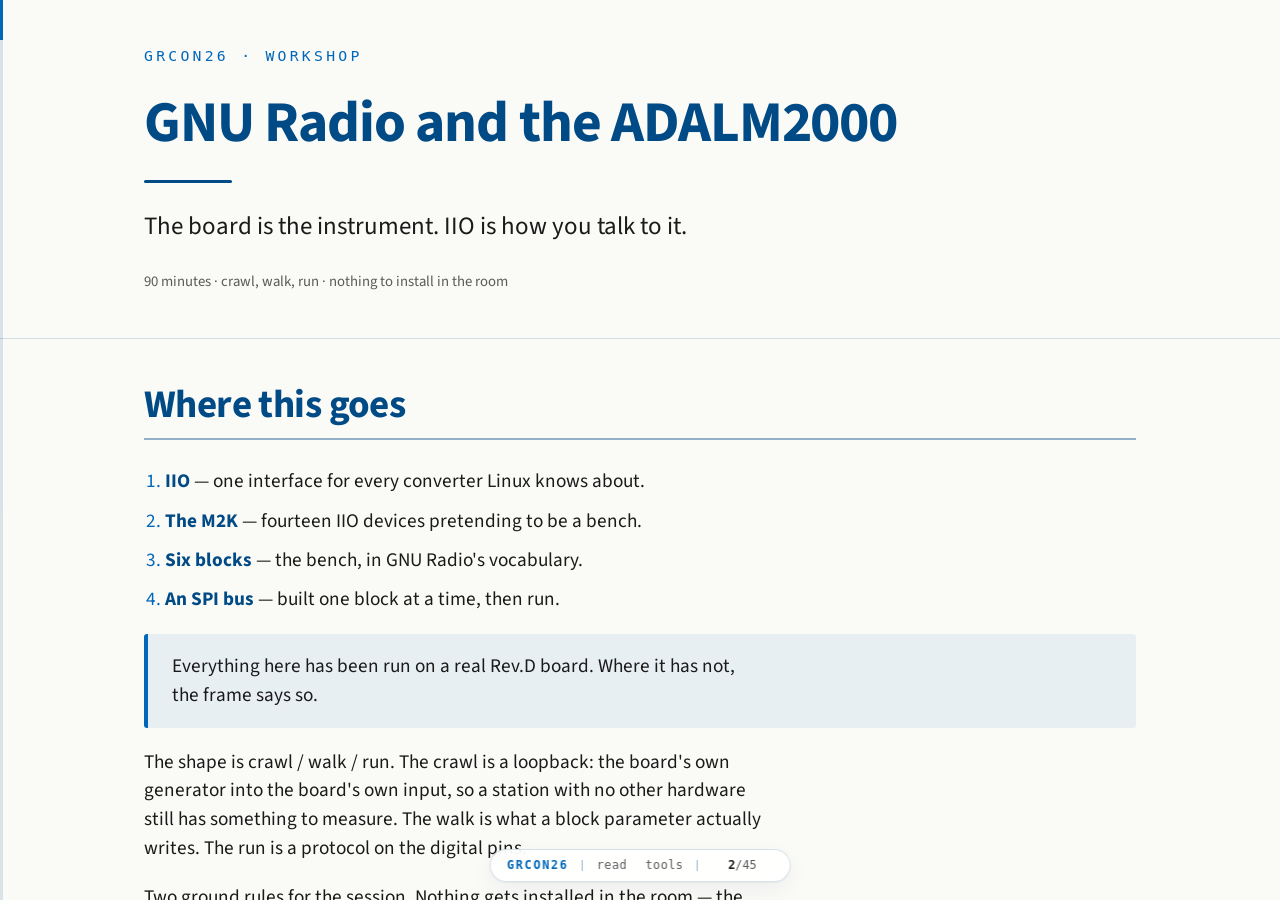
==== commit 1b3a76a1: "Put bullets and pictures on the slide, and the prose in the notes Measured before touching anything:" ====
--- a/slides/index.html
+++ b/slides/index.html
@@ -139,13 +139,15 @@
     <h2>What IIO is</h2>
     <div class="stage">
       <div class="present">
-        <p>A Linux kernel subsystem for <strong>ADCs, DACs and sensors</strong>.</p>
-        <p>One driver model, one sysfs layout, one buffered-sample path — for a
-        thermometer, a scope front end, or a software radio.</p>
+        <ul>
+          <li>Kernel subsystem for <strong>ADCs, DACs, sensors</strong></li>
+          <li>One driver model, one sysfs layout, one sample path</li>
+          <li>A thermometer, a scope front end, a software radio — same shape</li>
+        </ul>
       </div>
       <div class="present callout">
-        <p><strong>libiio</strong> is the userspace library over it. <strong>gr-iio</strong>
-        is the GNU&nbsp;Radio wrapper over that, in-tree since 3.10.</p>
+        <p><strong>libiio</strong> over it. <strong>gr-iio</strong> over that — in
+        GNU&nbsp;Radio since 3.10.</p>
       </div>
     </div>
     <div class="depth">
@@ -178,9 +180,12 @@
                        sampling_frequency</code></pre>
       </div>
       <div class="present">
-        <p>A <strong>context</strong> is a board. A <strong>device</strong> is one
-        converter in it. A <strong>channel</strong> is one signal. An
-        <strong>attribute</strong> is one knob or one reading.</p>
+        <ul>
+          <li><strong>context</strong> — a board</li>
+          <li><strong>device</strong> — one converter in it</li>
+          <li><strong>channel</strong> — one signal</li>
+          <li><strong>attribute</strong> — one knob, or one reading</li>
+        </ul>
       </div>
     </div>
     <div class="depth">
@@ -208,12 +213,14 @@
     <div class="stage">
       <div class="present">
         <p class="pull">real value = (raw + offset) &times; scale</p>
-        <p>Offset is added <strong>before</strong> scale, not after. Offset is in
-        counts; scale converts counts into the channel's unit.</p>
+        <ul>
+          <li>Offset <strong>before</strong> scale, not after</li>
+          <li>Offset in counts; scale converts counts to the unit</li>
+        </ul>
       </div>
       <div class="present callout">
-        <p>And the unit is fixed by the ABI, per channel type. <code>voltage</code> is
-        in <strong>millivolts</strong>. <code>temp</code> is in millidegrees.</p>
+        <p>The unit is fixed by the ABI. <code>voltage</code> &rarr; millivolts.
+        <code>temp</code> &rarr; millidegrees.</p>
       </div>
     </div>
     <div class="depth">
@@ -248,9 +255,11 @@
 in_voltage0-voltage1_raw    a differential pair</code></pre>
       </div>
       <div class="present">
-        <p><code>in_</code> is into the device — a measurement. <code>out_</code> is out of it
-        — a generator. A dash means a <strong>difference between two pins</strong>,
-        not either one against ground.</p>
+        <ul>
+          <li><code>in_</code> — into the device, a measurement</li>
+          <li><code>out_</code> — out of it, a generator</li>
+          <li>a dash — two pins differenced, not one against ground</li>
+        </ul>
       </div>
     </div>
     <div class="depth">
@@ -275,9 +284,11 @@
     <h2>What gr-iio gives you, and what it does not</h2>
     <div class="stage split-r">
       <div class="present">
-        <p>The stock <strong>IIO Device Source</strong> has eight parameters, of
-        which about two can be guessed.</p>
-        <p class="pull">It is a general-purpose block. It cannot know what a board is.</p>
+        <ul>
+          <li><strong>Eight parameters.</strong> About two can be guessed</li>
+          <li>Every field wants a value that lives somewhere else</li>
+        </ul>
+        <p class="pull">A general-purpose block cannot know what a board is.</p>
       </div>
       <div class="present">
         <div class="tablewrap"><table>
@@ -346,14 +357,17 @@
     <h2>One board, six instruments</h2>
     <div class="stage">
       <div class="present">
-        <p>Two-channel scope at 100&nbsp;MS/s. Two-channel generator at 75&nbsp;MS/s.
-        Sixteen digital pins, in or out. Two power rails. A spectrum analyser and
-        a network analyser on top.</p>
-        <p class="pull">$200, USB-powered, and it is the input device for everything else in this room.</p>
+        <ul>
+          <li>Scope — 2 channels, 100&nbsp;MS/s</li>
+          <li>Generator — 2 channels, 75&nbsp;MS/s</li>
+          <li>16 digital pins, in or out</li>
+          <li>Two power rails</li>
+        </ul>
+        <p class="pull">$200, and the input device for everything else in this room.</p>
       </div>
       <div class="present callout">
-        <p>Every other board in the workshop sits on the <strong>input side</strong>
-        of the M2K. The M2K is the instrument; nothing else is.</p>
+        <p>Every other board sits on its <strong>input side</strong>. The M2K is the
+        instrument; nothing else is.</p>
       </div>
     </div>
     <div class="depth">
@@ -377,8 +391,11 @@
     <h2>Underneath, it is not an instrument at all</h2>
     <div class="stage">
       <div class="present">
-        <p>One context. <strong>Fourteen IIO devices.</strong> Nothing in the tree
-        says which of them is "the scope".</p>
+        <ul>
+          <li>One context. <strong>Fourteen IIO devices</strong></li>
+          <li>Nothing in the tree says which one is "the scope"</li>
+          <li>One Scopy knob can span three of them</li>
+        </ul>
       </div>
       <div class="present">
 <pre><code>m2k-adc              the scope's samples
@@ -412,14 +429,15 @@
     <h2>Scopy, and what is under it</h2>
     <div class="stage">
       <div class="present">
-        <p><strong>Scopy</strong> is ADI's instrument GUI for the board — scope,
-        generator, logic analyser, all of it.</p>
-        <p>Under Scopy is <strong>libm2k</strong>. Under libm2k is libiio. Under that,
-        the same attributes we just read.</p>
+        <ul>
+          <li><strong>Scopy</strong> — ADI's instrument GUI</li>
+          <li>built on <strong>libm2k</strong>, built on libiio</li>
+          <li>under that: the attributes we just read</li>
+        </ul>
       </div>
       <div class="present callout">
-        <p>Use Scopy as the second opinion. When a flowgraph disagrees with it,
-        one of the two is wrong and you now have somewhere to look.</p>
+        <p>Scopy is the <strong>second opinion</strong>. Disagree with it and one of
+        you is wrong.</p>
       </div>
     </div>
     <div class="depth">
@@ -454,10 +472,11 @@
                       Oscilloscope</code></pre>
       </div>
       <div class="present">
-        <p>libm2k is the translation table, and it is machine-readable:
-        <code>iio_libm2k_fetch.py</code> extracts it from vendor source.</p>
-        <p>If libm2k touches an attribute, operating the board <strong>requires</strong>
-        that attribute — and the method name says which instrument it belongs to.</p>
+        <ul>
+          <li>libm2k is the translation table — and machine-readable</li>
+          <li>If libm2k touches it, driving the board needs it</li>
+          <li>The method name says which instrument</li>
+        </ul>
       </div>
     </div>
     <div class="depth">
@@ -561,9 +580,11 @@
     <h2>M2K Analog Source</h2>
     <div class="stage split-r">
       <div class="present">
-        <p>Every parameter says what it does and what its values are. No IIO
-        vocabulary appears anywhere on the block.</p>
-        <p class="pull">Three IIO devices, one block. That is why the stock source cannot do this.</p>
+        <ul>
+          <li>Every parameter says what it does and what its values are</li>
+          <li>No IIO vocabulary anywhere on the block</li>
+        </ul>
+        <p class="pull">Three IIO devices, one block. The stock source writes to one.</p>
       </div>
       <div class="present">
         <figure class="shot">
@@ -604,14 +625,16 @@
     <h2>M2K Digital Source / Sink</h2>
     <div class="stage">
       <div class="present">
-        <p>Sixteen DIO pins; a block claims however many it needs. Set
-        <strong>Number of pins</strong> to 3 and three dropdowns appear.</p>
-        <p class="pull">The list is the port order, not a range. <code>DIO3, DIO7, DIO1</code> is a supported thing to ask for.</p>
+        <ul>
+          <li>16 DIO pins; a block claims what it needs</li>
+          <li><strong>Number of pins</strong> 3 &rarr; three dropdowns</li>
+          <li>Each takes an optional label — <code>MOSI (DIO7)</code> in an error</li>
+        </ul>
+        <p class="pull">The list is the port order, not a range.</p>
       </div>
       <div class="present callout trap">
-        <p>A pin is an input <em>or</em> an output, never both. GRC refuses one block
-        that lists a pin twice — it cannot see across two blocks. That one is
-        yours.</p>
+        <p>A pin is an input <em>or</em> an output. GRC cannot see across two
+        blocks — that one is yours.</p>
       </div>
     </div>
     <div class="depth">
@@ -640,14 +663,18 @@
     <div class="stage">
       <div class="present callout trap">
         <p><strong>gr-iio's <code>device_sink</code> drives one DIO pin, silently.</strong></p>
-        <p>Sixteen 1-bit channels share one 16-bit word. Each channel's write is
-        a full-width store that erases the last, so only the highest pin
-        survives. No error.</p>
-      </div>
-      <div class="present">
-        <p>A three-wire bus needs three pins moving <em>together</em>. That is a
-        different question from moving one pin, and it is the question that
-        failed first on the bench.</p>
+        <ul>
+          <li>16 one-bit channels, one 16-bit word</li>
+          <li>Each write is full width and erases the last</li>
+          <li>Only the highest pin survives. No error</li>
+        </ul>
+      </div>
+      <div class="present">
+        <ul>
+          <li>A three-wire bus needs three pins moving <em>together</em></li>
+          <li>A different question from moving one pin</li>
+          <li>The one that failed first on the bench</li>
+        </ul>
       </div>
     </div>
     <div class="depth">
@@ -681,9 +708,8 @@
         </ol>
       </div>
       <div class="present callout">
-        <p>And the meaning travels with the block: the Documentation tab carries
-        the kernel's own words and the provenance tag, so nobody has to leave GRC
-        to find out what a parameter does.</p>
+        <p>The meaning travels with the block — the Documentation tab carries the
+        kernel's own words.</p>
       </div>
     </div>
     <div class="depth">
@@ -747,9 +773,12 @@
         </table></div>
       </div>
       <div class="present">
-        <p>The controller supplies the clock, so there is no baud rate to agree
-        on and nothing to synchronise. <strong>The clock is the agreement.</strong></p>
-        <p>We drive three of the four. Nothing here answers back.</p>
+        <ul>
+          <li>The controller supplies the clock — no baud rate to agree on</li>
+          <li>We drive three of the four</li>
+          <li>Nothing here answers back</li>
+        </ul>
+        <p class="pull">The clock is the agreement.</p>
       </div>
     </div>
     <div class="depth">
@@ -771,16 +800,20 @@
 <section class="frame cut" id="spi-mode0" data-section="SPI">
   <div class="wrap">
     <h2>Mode 0, in one sentence</h2>
-    <div class="stage">
-      <div class="present">
-        <p class="pull">The clock rests low, and the bit is read on the rising edge.</p>
-        <p>So: a rising edge with chip select asserted is a bit. MSB first.</p>
-        <p>That sentence is the whole decoder.</p>
-      </div>
-      <div class="present callout">
-        <p>Modes 1–3 sample on a different edge — a two-line change, deliberately
-        not offered, because no capture in this repo contains one and an untested
-        dropdown is worse than none.</p>
+    <div class="stage split">
+      <div class="present">
+        <figure class="shot wave">
+          <img src="img/spi-mode0.svg" alt="SPI mode 0 waveform for the byte 0xA5: SCLK idling low, MOSI changing while the clock is low, CS asserted across the byte, and the eight rising clock edges marked with the bit each one samples, most significant first.">
+          <figcaption>The encoder's own output for <code>0xA5</code>.</figcaption>
+        </figure>
+      </div>
+      <div class="present">
+        <p class="pull">The clock rests low. The bit is read on the rising edge.</p>
+        <ul>
+          <li>MSB first</li>
+          <li>A rising edge with CS asserted <em>is</em> a bit</li>
+          <li>That sentence is the whole decoder</li>
+        </ul>
       </div>
     </div>
     <div class="depth">
@@ -803,16 +836,19 @@
 <section class="frame cut" id="spi-cs" data-section="SPI">
   <div class="wrap">
     <h2>Chip select is the framing</h2>
-    <div class="stage">
-      <div class="present">
-        <p>Without CS there is no way to know which bit is bit&nbsp;7. Eight bits
-        starting anywhere still make a byte — a real, plausible, <em>wrong</em> one.</p>
-        <p class="pull">So the decoder emits nothing until it has seen a falling CS.</p>
-      </div>
-      <div class="present callout">
-        <p>Bits left over at the end of a frame are dropped, not padded. A
-        capture that starts mid-frame has lost an unknown number of bits and the
-        decoder refuses to guess how many.</p>
+    <div class="stage split">
+      <div class="present">
+        <figure class="shot wave">
+          <img src="img/spi-framing.svg" alt="The message M2K framed two ways. Above, one transaction: chip select falls once and all three bytes are clocked inside it. Below, one transaction per byte: chip select falls three times, so a capture armed on that edge can start on any byte.">
+          <figcaption>Same three bytes. Same encoder. One <code>send</code>, then three.</figcaption>
+        </figure>
+      </div>
+      <div class="present">
+        <p class="pull">Eight bits starting anywhere still make a byte — a real, plausible, wrong one.</p>
+        <ul>
+          <li>So the decoder emits nothing until CS falls</li>
+          <li>Leftover bits are dropped, not padded</li>
+        </ul>
       </div>
     </div>
     <div class="depth">
@@ -834,22 +870,28 @@
     <h2>A bus made of samples</h2>
     <div class="stage split-r">
       <div class="present">
-        <p>One bit per sample per pin. At 1&nbsp;MS/s with 8 samples per half clock,
-        that is a <strong>62.5&nbsp;kHz bus</strong>.</p>
+        <figure class="shot wave">
+          <img src="img/spi-frame.svg" alt="One SPI transaction of 256 samples, dimensioned: 64 samples of lead-in, 8 of setup, 128 for the eight clocks, 8 of tail and 48 idle afterwards.">
+          <figcaption>Where the 256 samples go.</figcaption>
+        </figure>
+      </div>
+      <div class="present">
+        <ul>
+          <li>One bit per sample per pin</li>
+          <li>1&nbsp;MS/s, 8 samples a half clock &rarr; a <strong>62.5&nbsp;kHz bus</strong></li>
+        </ul>
         <p class="pull">256 samples to move 8 bits. Verbose — and every one of them is visible.</p>
       </div>
-      <div class="present">
-        <div class="tablewrap"><table>
-          <tr><th>part</th><th>samples</th><th>what is on the wire</th></tr>
-          <tr><td>lead-in</td><td>64</td><td>CS high, clock idle low</td></tr>
-          <tr><td>setup</td><td>8</td><td>CS low, MOSI on bit 7, no clock yet</td></tr>
-          <tr><td>8 clocks</td><td>128</td><td>16 samples each: low half, high half</td></tr>
-          <tr><td>tail</td><td>8</td><td>CS still low</td></tr>
-          <tr><td>idle after</td><td>48</td><td>CS back high</td></tr>
-        </table></div>
-      </div>
-    </div>
-    <div class="depth">
+    </div>
+    <div class="depth">
+      <div class="tablewrap"><table>
+        <tr><th>part</th><th>samples</th><th>what is on the wire</th></tr>
+        <tr><td>lead-in</td><td>64</td><td>CS high, clock idle low</td></tr>
+        <tr><td>setup</td><td>8</td><td>CS low, MOSI on bit 7, no clock yet</td></tr>
+        <tr><td>8 clocks</td><td>128</td><td>16 samples each: low half, high half</td></tr>
+        <tr><td>tail</td><td>8</td><td>CS still low</td></tr>
+        <tr><td>idle after</td><td>48</td><td>CS back high</td></tr>
+      </table></div>
       <p>The bus speed is <code>sample_rate / (2 &times; half)</code>. Change
       <code>half</code> from 8 to 4 and the bus doubles to 125&nbsp;kHz; change it to 16 and
       it halves. All three have been run on the board.</p>
@@ -1097,9 +1139,11 @@
         </figure>
       </div>
       <div class="present">
-        <p>A stock block. Type something, press Enter, and one message leaves on
-        its <code>msg</code> port.</p>
-        <p class="pull">This is the only thing in the graph a human touches.</p>
+        <p class="pull">The only thing in this graph a human touches.</p>
+        <ul>
+          <li>Type, press Enter, one message leaves</li>
+          <li>Nothing repeats — the bus rests between sends</li>
+        </ul>
       </div>
     </div>
     <div class="depth">
@@ -1207,8 +1251,8 @@
       </div>
       <div class="present callout trap">
         <p><strong>The two directions never share a rate.</strong> <code>-tx</code> and
-        <code>-rx</code> hold separate <code>sampling_frequency</code>. A Sink and a Source given
-        different rates disagree about time, and neither complains.</p>
+        <code>-rx</code> hold separate <code>sampling_frequency</code>, and neither
+        complains.</p>
       </div>
     </div>
     <div class="depth">
@@ -1252,7 +1296,7 @@
       <span class="lnk">SPI Decode</span><span class="arw">&#8594;</span>
       <span class="lnk">Msg Debug</span>
     </div>
-    <div class="stage">
+    <div class="stage split">
       <div class="present">
 <pre><code>DIO0  ->  DIO4     SCLK
 DIO1  ->  DIO5     MOSI
@@ -1260,8 +1304,8 @@
         <p class="pull">The only part of this that is not software.</p>
       </div>
       <div class="present callout trap">
-        <p>A pin is an input <em>or</em> an output. Six pins, three driven and three
-        read. Wire a driven pin to a driven pin and both blocks come up happily.</p>
+        <p>A pin is an input <em>or</em> an output. Wire two driven pins together and
+        both blocks come up happily.</p>
       </div>
     </div>
     <div class="depth">
@@ -1353,9 +1397,8 @@
         <p>Three streams in — SCLK, MOSI, CS. One message out.</p>
       </div>
       <div class="present callout">
-        <p>Holds no context, writes no attribute, never touches the board. It is
-        the block in this graph that would work identically on a capture from
-        somebody else's logic analyser.</p>
+        <p>Holds no context, writes no attribute, <strong>never touches the
+        board</strong>.</p>
       </div>
     </div>
     <div class="depth">
@@ -1413,9 +1456,12 @@
 0000: 4d 32 4b</code></pre>
       </div>
       <div class="present">
-        <p>Beside it, the same three streams through <strong>Short To Float</strong> into
-        a <strong>QT GUI Time Sink</strong> — three traces, labelled SCLK, MOSI, CS.</p>
-        <p>Trigger the display on <strong>CS, falling, level 0.5</strong>, normal mode.</p>
+        <ul>
+          <li>Beside it: three <strong>Short To Float</strong> into a
+          <strong>QT&nbsp;GUI Time Sink</strong></li>
+          <li>Three traces — SCLK, MOSI, CS</li>
+          <li>Trigger the <em>display</em> on CS, falling, normal</li>
+        </ul>
       </div>
     </div>
     <div class="depth">
@@ -1495,16 +1541,15 @@
     <h2>The first run failed, and how is the point</h2>
     <div class="stage">
       <div class="present">
-        <p>Every byte was correct. <code>M2K</code> was there. So was <code>2KM</code>. So was
-        <code>KM2</code>.</p>
-        <p class="pull">1978 chunks, 5958 bytes, zero bytes that were not in the message.</p>
-        <p>That is not corruption. That is a fair coin deciding where each capture
-        begins.</p>
+        <ul>
+          <li>Every byte correct. <code>M2K</code>, <code>2KM</code>, <code>KM2</code></li>
+          <li>1978 chunks, 5958 bytes, <strong>zero</strong> not in the message</li>
+        </ul>
+        <p class="pull">Not corruption. A fair coin deciding where each capture begins.</p>
       </div>
       <div class="present callout trap">
-        <p>A triggered digital capture <strong>re-arms per buffer</strong>. CS framed
-        per byte put a falling edge in front of every byte — so every buffer
-        started on an arbitrary one.</p>
+        <p>A triggered capture <strong>re-arms per buffer</strong>. CS per byte put an
+        arming edge in front of every one.</p>
       </div>
     </div>
     <div class="depth">
@@ -1535,11 +1580,11 @@
     <h2>Confirmation: <code>sigrok-cli</code> / PulseView</h2>
     <div class="stage">
       <div class="present">
-        <p>Our encoder and decoder agree with each other. Both were written from
-        the same three sentences.</p>
+        <ul>
+          <li>Our encoder and decoder agree with each other</li>
+          <li>Both written from the same three sentences</li>
+        </ul>
         <p class="pull">A shared misreading round-trips perfectly and is still wrong on a real bus.</p>
-        <p>So the waveform goes to <strong>libsigrokdecode</strong> — PulseView's
-        decoder.</p>
       </div>
       <div class="present">
 <pre><code>sudo apt install sigrok-cli
@@ -1580,8 +1625,10 @@
     <div class="stage split-r">
       <div class="present">
         <p class="pull">A harness that cannot fail has not checked anything.</p>
-        <p>Four runs deliberately tell sigrok the wrong thing. Each one has to
-        come back with something other than <code>4D 32 4B</code>.</p>
+        <ul>
+          <li>Four runs tell sigrok the wrong thing</li>
+          <li>Each must come back with something other than <code>4D 32 4B</code></li>
+        </ul>
       </div>
       <div class="present">
         <div class="tablewrap"><table>
@@ -1623,10 +1670,12 @@
     <h2>Ultrasonic FSK &mdash; <em>placeholder</em></h2>
     <div class="stage">
       <div class="present">
-        <p>40&nbsp;kHz transducers, an AFSK link retuned from ECE448's
-        <code>fsk_project.grc</code>: 200 baud, 600&nbsp;Hz deviation, tones at
-        f<sub>0</sub>&nbsp;&plusmn;&nbsp;300.</p>
-        <p class="pull">Transmit at 750 kS/s, receive at 1 MS/s. Different rate ladders, and that is the lesson.</p>
+        <ul>
+          <li>40&nbsp;kHz transducers, AFSK retuned from ECE448</li>
+          <li>200 baud, 600&nbsp;Hz deviation, tones at f<sub>0</sub>&nbsp;&plusmn;&nbsp;300</li>
+          <li>Transmit 750&nbsp;kS/s, receive 1&nbsp;MS/s</li>
+        </ul>
+        <p class="pull">Different rate ladders, and that is the lesson.</p>
       </div>
       <div class="present callout trap">
         <p><strong>Not yet built.</strong> These frames get written once the link runs
@@ -1659,10 +1708,11 @@
     <h2>CN0363 colorimeter &mdash; <em>placeholder</em></h2>
     <div class="stage">
       <div class="present">
-        <p>A synchronous-detection colorimeter: an LED is modulated, the
-        photodiode current is demodulated against the same reference, and the
-        room lights fall out of the answer.</p>
-        <p class="pull">One board in hand. This is a demo, not a station.</p>
+        <ul>
+          <li>Modulate an LED; demodulate the photodiode against the same reference</li>
+          <li>The room lights fall out of the answer</li>
+        </ul>
+        <p class="pull">One board in hand. A demo, not a station.</p>
       </div>
       <div class="present callout trap">
         <p><strong>Not yet built.</strong> Scheduled after the ultrasonic link.</p>
--- a/slides/assets/frames.css
+++ b/slides/assets/frames.css
@@ -223,6 +223,15 @@
 /* A whole-canvas figure earns the column; a single block keeps its own size
    until the column is narrower than it is. */
 figure.shot.canvas img { width: 100%; }
+/* The waveform figures are ours, not screenshots: `render_spi.py` gives each
+   one its own light and dark palette behind a `prefers-color-scheme` query,
+   so they need no white mat to sit on and should not have one. An <img> can
+   run its own media query; what it cannot see is the page's custom
+   properties, which is why the palette is inside the file. */
+figure.shot.wave img {
+  width: 100%; background: none; border: none; box-shadow: none;
+  border-radius: 0;
+}
 /* One screen is the budget, and a block image is the tallest thing on these
    frames -- 58vh leaves nothing for the title and the chain strip above it. */
 [data-mode="present"] .frame.cut .present figure.shot img { max-height: 44vh; }
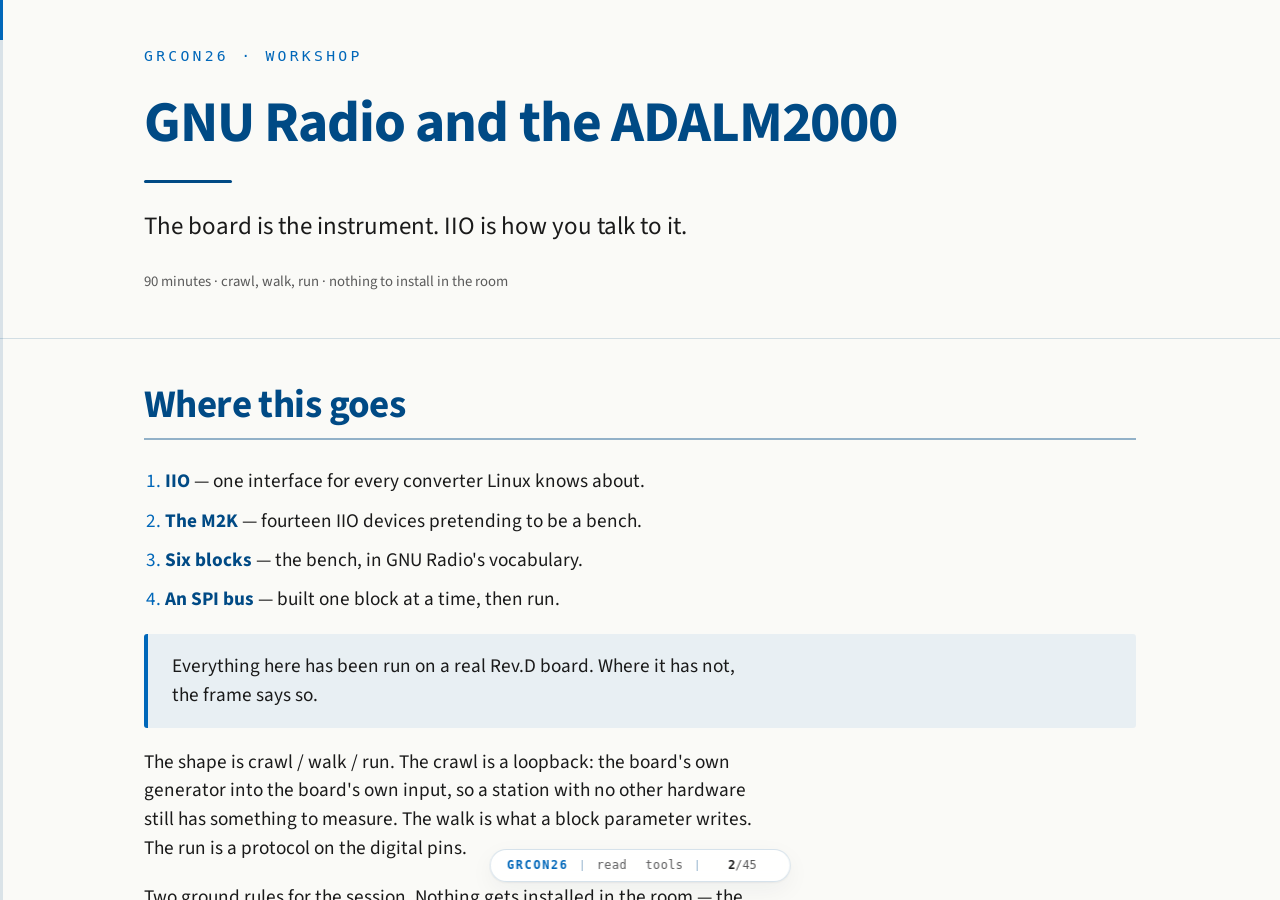
==== commit 94e9c1ac: "Rewrite the deck's prose against ECE444's voice guide The deck was written without reading VOICE.md." ====
--- a/slides/index.html
+++ b/slides/index.html
@@ -108,12 +108,11 @@
     <div class="depth">
       <p>The shape is crawl / walk / run. The crawl is a loopback: the board's own
       generator into the board's own input, so a station with no other hardware
-      still has something to measure. The walk is what a block parameter actually
-      writes. The run is a protocol on the digital pins.</p>
+      still has something to measure. The walk is what a block parameter writes. The run is a protocol on the digital pins.</p>
       <p>Two ground rules for the session. Nothing gets installed in the room —
       the setup instructions went out two weeks ago and the tooling is standard
       library only. And every number on a slide came off a bench or out of a
-      test; where a claim is still an assumption it is labelled as one.</p>
+      test; where a claim is still an assumption the frame says so.</p>
       <p><strong>Press <kbd>P</kbd></strong> to switch between the projected deck and
       these notes. The notes are always in the page, in both modes — the deck
       view hides them, it never drops them. Printing gives you the notes, one
@@ -196,13 +195,9 @@
       also context attributes, which on the M2K carry the factory calibration
       constants — <code>cal,ad9963_adc_ch0_gain</code> and friends.</p>
       <p><code>iio_info</code> prints all of it and is already on your machine if libiio
-      is. <code>./iio_discover.py --json</code> in the repo captures the same tree to a
-      file so it can be read later, on a laptop with no board attached — which is
+      is. <code>./iio_discover.py --json</code> in the repo captures the same tree to a file so you can read it later, on a laptop with no board attached — which is
       how twenty people share one M2K.</p>
-      <p>An attribute whose name ends <code>_available</code> is not a knob. It is the
-      list of legal values for the knob it is named after, published by the
-      hardware itself. That list is worth more than it looks: it is where the
-      generated GRC dropdowns come from.</p>
+      <p>An attribute whose name ends <code>_available</code> is not a knob. It is the list of legal values for the knob whose name it shares, published by the hardware itself. The generated GRC dropdowns come from that list.</p>
     </div>
   </div>
 </section>
@@ -363,7 +358,7 @@
           <li>16 digital pins, in or out</li>
           <li>Two power rails</li>
         </ul>
-        <p class="pull">$200, and the input device for everything else in this room.</p>
+        <p class="pull">It costs $200, and it is the input device for everything else in this room.</p>
       </div>
       <div class="present callout">
         <p>Every other board sits on its <strong>input side</strong>. The M2K is the
@@ -379,9 +374,7 @@
       scope, a generator and a logic analyser at once, and the interesting
       hardware — the colorimeter, the ultrasonic transducers — can be a single
       instructor unit feeding many receive-only stations.</p>
-      <p>It also puts a real constraint in front of the room: the board is
-      genuinely 12-bit, genuinely rate-limited, and genuinely wrong about its own
-      volts until you calibrate it. Those are the interesting parts.</p>
+      <p>It also puts a real constraint in front of the room: the board is 12-bit, it is rate-limited, and it is wrong about its own volts until you calibrate it.</p>
     </div>
   </div>
 </section>
@@ -418,8 +411,7 @@
       device. Three devices need three blocks, wired by hand, in the right order.</p>
       <p>One more: <code>m2k-logic-analyzer</code> and <code>m2k-logic-analyzer-rx</code> are
       different devices, and only the <code>-rx</code> one has scan indices — which means
-      only the <code>-rx</code> one can stream. A channel with no scan index cannot be
-      buffered at all, and nothing tells you except silence.</p>
+      only the <code>-rx</code> one can stream. libiio cannot buffer a channel that has no scan index, and nothing tells you except silence.</p>
     </div>
   </div>
 </section>
@@ -442,17 +434,13 @@
     </div>
     <div class="depth">
       <p>Scopy is not a competitor to what we are building. It is an instrument;
-      GNU&nbsp;Radio is a signal processing environment. Scopy will show you a
-      waveform beautifully and will not let you filter it, decode it, demodulate
-      it, or wire its output into anything else. That is the trade.</p>
+      GNU&nbsp;Radio is a signal processing environment. Scopy shows you a waveform and will not let you filter it, decode it, demodulate it, or wire its output into anything else.</p>
       <p>What Scopy is worth to this session is calibration of expectations. It
       is the tool everyone in the room can already drive, and every knob in it
       has a name we are about to map onto a sysfs attribute. Starting from
       "you know what the range control does" is a much shorter walk than
       starting from <code>m2k-fabric</code>.</p>
-      <p>It is also the thing to open when a measurement looks wrong. The bench
-      work behind these slides did exactly that repeatedly, and the disagreements
-      were the interesting part every time.</p>
+      <p>Open it when a measurement looks wrong. The bench work behind these slides did that repeatedly, and each disagreement pointed at a real error.</p>
     </div>
   </div>
 </section>
@@ -482,8 +470,7 @@
     <div class="depth">
       <p>The kernel says what an attribute <em>means</em>. It cannot say whether you
       will ever need it. For this board libm2k can, because it is the library
-      Scopy is built on: anything it reads or writes is something driving the M2K
-      as an instrument actually requires.</p>
+      Scopy is built on: anything it reads or writes is something driving the M2K as an instrument requires.</p>
       <p><strong>Absence is not a verdict.</strong> <code>scale</code> and <code>offset</code> are
       not in that table, because libm2k computes the scope's conversion itself
       instead of reading them back. That means "not part of this board's
@@ -584,12 +571,12 @@
           <li>Every parameter says what it does and what its values are</li>
           <li>No IIO vocabulary anywhere on the block</li>
         </ul>
-        <p class="pull">Three IIO devices, one block. The stock source writes to one.</p>
+        <p class="pull">One block spans three IIO devices. The stock source writes to one.</p>
       </div>
       <div class="present">
         <figure class="shot">
           <img src="img/grc-analog-source.png" alt="The M2K Analog Source block on the GNU Radio Companion canvas, listing address, channels, sample rate, input range, output type and trigger.">
-          <figcaption>The <strong>M2K Analog Source</strong> block on the canvas of <code>flowgraphs/m2k_scope.grc</code>.</figcaption>
+          <figcaption>This is the <strong>M2K Analog Source</strong> block on the <code>m2k_scope.grc</code> canvas.</figcaption>
         </figure>
       </div>
     </div>
@@ -609,13 +596,12 @@
       six exact rates from 100&nbsp;MS/s down to 1&nbsp;kS/s. An earlier version computed
       them as 100&nbsp;MS/s divided by the oversampling ratio and wrongly excluded
       1&nbsp;kS/s. <strong>When the hardware publishes a list, the list wins.</strong></p>
-      <p><strong>Illegal combinations are refused in GRC, not at run time.</strong>
+      <p><strong>GRC refuses illegal combinations, rather than the board discovering them at run time.</strong>
       No channels enabled, a zero buffer, or — the one that matters — a trigger
       level outside the input range you picked, which could never fire and about
       which nothing else would ever complain.</p>
       <p>Fields appear and disappear with what they depend on: the trigger
-      condition and level only exist once the trigger is on, and a channel's
-      range field only exists once that channel is enabled.</p>
+      condition and level only exist once the trigger is on, and a channel's range field only exists once you enable that channel.</p>
     </div>
   </div>
 </section>
@@ -648,11 +634,10 @@
       <p>The parameters count from 1 and the ports from 0, so Pin&nbsp;1 is the port
       drawn <code>pin0</code>. GRC numbers cloned ports itself and will not take a
       template for it — a wart, not a decision.</p>
-      <p>Both block definitions are generated by <code>generate_digital_grc.py</code>.
+      <p><code>generate_digital_grc.py</code> writes both block definitions.
       Sixteen pins and sixteen names, twice over, is six hundred lines that differ
       only by an index, and a source and a sink that drifted apart there would
-      wire a bus backwards with both halves apparently running. The generated
-      files are committed and a test fails if they stop matching.</p>
+      wire a bus backwards with both halves apparently running. We commit the generated files, and a test fails if they stop matching.</p>
     </div>
   </div>
 </section>
@@ -689,7 +674,7 @@
       <p>That check also found the rate limit. <strong>Non-cyclic digital output is
       not reliable at 1&nbsp;MS/s</strong> — it underruns in about half of runs. When it
       does, all three pins break at the same sample rather than drifting apart,
-      so the failure is at least honest. Use a big transmit buffer: at 1&nbsp;MS/s a
+      so the failure shows up as a gap in all three at once rather than as skew. Use a big transmit buffer: at 1&nbsp;MS/s a
       512-sample buffer is 1953 refills a second over the network, and a dropped
       one looks exactly like skew.</p>
     </div>
@@ -785,8 +770,7 @@
       <p>SPI is a good teaching bus precisely because it has so little in it.
       There is no addressing — that is what the chip-select line is for. There is
       no acknowledgement, no error detection, no framing byte, and no defined
-      idle timeout. Everything that makes a bus complicated has been pushed out
-      into "the datasheet says so".</p>
+      idle timeout. SPI pushes everything that makes a bus complicated out into "the datasheet says so".</p>
       <p>Which means a decoder for it is short enough to read on a slide, and
       that a mistake in it produces plausible bytes rather than an error. Both of
       those turn out to matter later.</p>
@@ -804,11 +788,11 @@
       <div class="present">
         <figure class="shot wave">
           <img src="img/spi-mode0.svg" alt="SPI mode 0 waveform for the byte 0xA5: SCLK idling low, MOSI changing while the clock is low, CS asserted across the byte, and the eight rising clock edges marked with the bit each one samples, most significant first.">
-          <figcaption>The encoder's own output for <code>0xA5</code>.</figcaption>
+          <figcaption>The encoder produces these three lines for <code>0xA5</code>. MOSI settles while the clock is low and holds across the edge.</figcaption>
         </figure>
       </div>
       <div class="present">
-        <p class="pull">The clock rests low. The bit is read on the rising edge.</p>
+        <p class="pull">The clock rests low, and the receiver samples the bit on the rising edge.</p>
         <ul>
           <li>MSB first</li>
           <li>A rising edge with CS asserted <em>is</em> a bit</li>
@@ -840,7 +824,7 @@
       <div class="present">
         <figure class="shot wave">
           <img src="img/spi-framing.svg" alt="The message M2K framed two ways. Above, one transaction: chip select falls once and all three bytes are clocked inside it. Below, one transaction per byte: chip select falls three times, so a capture armed on that edge can start on any byte.">
-          <figcaption>Same three bytes. Same encoder. One <code>send</code>, then three.</figcaption>
+          <figcaption>Both halves come from the same encoder and the same three bytes. The top calls <code>send</code> once; the bottom calls it three times, so a capture armed on that edge can begin at any byte.</figcaption>
         </figure>
       </div>
       <div class="present">
@@ -856,8 +840,7 @@
       was not obvious in advance. The alternative — start decoding from the first
       clock edge you see — is friendlier, produces output immediately, and is
       wrong in a way nothing downstream can detect.</p>
-      <p><strong>One frame is one whole transaction.</strong> CS falls once, every byte
-      of the message is clocked out back to back, and CS rises once. Not once per
+      <p><strong>One frame is one whole transaction.</strong> CS falls once, the encoder clocks every byte of the message out back to back, and CS rises once. Not once per
       byte. That is what real SPI does anyway, and section 11 of the bench
       checklist is where we found out it also has to be true here — the story is
       four frames from now.</p>
@@ -872,7 +855,7 @@
       <div class="present">
         <figure class="shot wave">
           <img src="img/spi-frame.svg" alt="One SPI transaction of 256 samples, dimensioned: 64 samples of lead-in, 8 of setup, 128 for the eight clocks, 8 of tail and 48 idle afterwards.">
-          <figcaption>Where the 256 samples go.</figcaption>
+          <figcaption>One transaction fills 256 samples at <code>half = 8</code>, and they divide like this.</figcaption>
         </figure>
       </div>
       <div class="present">
@@ -880,7 +863,7 @@
           <li>One bit per sample per pin</li>
           <li>1&nbsp;MS/s, 8 samples a half clock &rarr; a <strong>62.5&nbsp;kHz bus</strong></li>
         </ul>
-        <p class="pull">256 samples to move 8 bits. Verbose — and every one of them is visible.</p>
+        <p class="pull">It takes 256 samples to move 8 bits, and you can see every one of them.</p>
       </div>
     </div>
     <div class="depth">
@@ -899,7 +882,7 @@
       arithmetic over plain Python lists, so a participant can change a number and
       immediately see the waveform move — and can see, on a scope trace, exactly
       what "MOSI settles while the clock is low" means.</p>
-      <p>It is also honest about what the M2K is. This is a logic analyser and a
+      <p>It also matches what the M2K is. This is a logic analyser and a
       pattern generator, not an SPI peripheral. There is no SPI hardware anywhere
       in the path; there are sixteen pins and a sample clock, and the protocol is
       arithmetic we do on top.</p>
@@ -924,8 +907,7 @@
     <h2>The canvas, as GRC draws it</h2>
     <figure class="shot canvas">
       <img src="img/flowgraph-spi-signal-path.png" alt="The signal path of m2k_spi_loopback.grc on the GNU Radio Companion canvas: a QT GUI Message Edit Box into M2K SPI Encode into M2K Digital Sink on DIO0-2, and M2K Digital Source on DIO4-6 into M2K SPI Decode into Message Debug, with three Short To Float blocks branching into a QT GUI Time Sink.">
-      <figcaption><code>flowgraphs/m2k_spi_loopback.grc</code> — every parameter
-      on the face of every block.</figcaption>
+      <figcaption>Every parameter sits on the face of every block. This is <code>flowgraphs/m2k_spi_loopback.grc</code>.</figcaption>
     </figure>
     <div class="depth">
       <p>Signal path only. Nothing has been redrawn or rearranged — that
@@ -933,8 +915,7 @@
       block and variables included:</p>
       <figure class="shot canvas">
         <img src="img/flowgraph-spi-loopback.png" alt="The complete m2k_spi_loopback.grc canvas: an Options block top left, a row of four Variable blocks under it, and below them the signal path from the message edit box through SPI Encode and the Digital Sink, and from the Digital Source through SPI Decode to Message Debug with a branch into the time sink.">
-        <figcaption>All of <code>m2k_spi_loopback.grc</code>. The empty band is
-        real: the variables sit a screen above the graph.</figcaption>
+        <figcaption>This is all of <code>m2k_spi_loopback.grc</code>. The empty band is real, because the variables sit a screen above the graph.</figcaption>
       </figure>
       <p>This is not a drawing of the flowgraph. It is the flowgraph:
       <code>slides/render_grc.py</code> loads the same <code>.grc</code> a
@@ -1048,19 +1029,13 @@
         <text class="t" x="419" y="381">QT GUI</text>
         <text class="t" x="419" y="396">Time Sink</text>
       </svg>
-      <figcaption>The same graph, with the part GRC has no way to draw: the
-      dashed red boxes are pins, and the red line between them is three jumper
-      wires on a bench. Solid black carries samples, dashed blue carries
-      messages.</figcaption>
+      <figcaption>This is the same graph, with the part GRC has no way to draw. The dashed red boxes are pins, and the red line between them is three jumper wires on a bench. Solid black carries samples and dashed blue carries messages.</figcaption>
       <div class="depth">
-        <p>Worth dwelling on, because it is where a stuck participant usually
-        is. The flowgraph is complete and correct with nothing wired up at all
-        — GRC will validate it, generate it and run it. The loop is closed
-        outside the software, and the only thing that reports the wire is
-        missing is a decoder that never prints.</p>
+        <p>A stuck participant is usually here. The flowgraph is complete and correct with nothing wired up at all
+        — GRC will validate it, generate it and run it. The wire closes the loop outside the software, and the only thing that reports a missing jumper is a decoder that never prints.</p>
         <p>It is also why the two halves have separate rates, separate buffer
         sizes and separate pin lists that have to agree with each other by
-        hand. Nothing in the graph can check that DIO0 is jumpered to DIO4.
+        hand. Nothing in the graph can check that a jumper joins DIO0 to DIO4.
         <code>bench/dio_continuity.py</code> is what checks it.</p>
       </div>
     </figure>
@@ -1095,8 +1070,7 @@
     <div class="depth">
       <figure class="shot canvas">
         <img src="img/grc-variables.png" alt="Four GNU Radio Companion variable blocks in a row: samp_rate 100k, half 8, buffer_len 16.384k, and frame showing 128 + 16 * half * 8 = 1.152k.">
-        <figcaption>All four, where they sit on the canvas — above the graph,
-        with the Options block.</figcaption>
+        <figcaption>All four sit above the graph, beside the Options block.</figcaption>
       </figure>
       <p>What each one is for:</p>
       <div class="tablewrap"><table class="params">
@@ -1109,8 +1083,7 @@
       <p>The arithmetic: 128 samples of quiet either side (64 lead-in, 8 setup, 8
       tail, 48 idle after) plus 16 samples per bit &times; 8 bits &times; one byte's worth
       of half-clocks. Change <code>half</code> live in a running flowgraph and the frame
-      length follows it — GRC recomputes variables in dependency order, so
-      everything downstream is fresh before it is used.</p>
+      length follows it — GRC recomputes variables in dependency order, so everything downstream is fresh before anything uses it.</p>
       <p>100&nbsp;kS/s is the rate this graph has been run at, twenty sends clean.
       Nothing in the repo yet knows where send-on-demand stops holding; raising
       it a step at a time and recording where it breaks is an open item.</p>
@@ -1135,11 +1108,11 @@
       <div class="present">
         <figure class="shot">
           <img src="img/grc-entry.png" alt="The QT GUI Message Edit Box block on the canvas, with type String, value M2K and the label "Send over SPI".">
-          <figcaption>The block, on the canvas.</figcaption>
+          <figcaption>This is the block on the canvas.</figcaption>
         </figure>
       </div>
       <div class="present">
-        <p class="pull">The only thing in this graph a human touches.</p>
+        <p class="pull">This is the only thing in the graph a human touches.</p>
         <ul>
           <li>Type, press Enter, one message leaves</li>
           <li>Nothing repeats — the bus rests between sends</li>
@@ -1156,14 +1129,13 @@
           <tr><td>Is Static</td><td><code>True</code></td></tr>
           <tr><td>Default</td><td><code>M2K</code></td></tr>
         </table></div>
-      <p>Worth pausing on because it sets the shape of everything after it. This
+      <p>This block sets the shape of everything after it. This
       is <em>send on demand</em>: nothing repeats, the bus rests at idle between
       messages, and a transaction happens because a person asked for one.</p>
       <p>The alternative — and the version that was built first — is a cyclic
       buffer the hardware repeats forever. It is kept as
       <code>m2k_spi_loopback_continuous.grc</code>, because it is the easier thing to get
-      running and it makes a lovely scope trace. But a cyclic buffer is repeated
-      by the hardware, and nothing downstream can gate it. You cannot send one
+      running and it makes a lovely scope trace. But the hardware repeats a cyclic buffer, and nothing downstream can gate it. You cannot send one
       message.</p>
     </div>
   </div>
@@ -1211,7 +1183,7 @@
       decision worth explaining. Between messages it produces idle — clock low,
       data low, CS released — for as long as anyone asks, so the Digital Sink
       downstream never starves and the sink's blocking push is what paces the
-      whole graph. A message that arrives mid-buffer is queued, not dropped.</p>
+      whole graph. The encoder queues a message that arrives mid-buffer rather than dropping it.</p>
       <p><strong><code>Align frames to</code> is the one parameter that exists because of
       the hardware.</strong> A non-cyclic Digital Sink hands the board one DMA buffer
       at a time and the board need not join them seamlessly, so a frame lying
@@ -1222,8 +1194,7 @@
       holds a queued frame until the next boundary and starts it there.</p>
       <p>Set it to the sink's buffer size whenever the sink is not cyclic, and
       leave it 0 otherwise.</p>
-      <p>A word too wide for the bus is dropped with a warning rather than raised
-      as an error: a mistyped message should not end a run somebody is halfway
+      <p>The encoder drops a word too wide for the bus with a warning rather than raising an error: a mistyped message should not end a run somebody is halfway
       through.</p>
     </div>
   </div>
@@ -1246,7 +1217,7 @@
       <div class="present">
         <figure class="shot">
           <img src="img/grc-digital-sink.png" alt="The M2K Digital Sink block on the canvas: three pins on DIO0, DIO1 and DIO2 labelled SCLK, MOSI and CS, 1 MS/s, and three input ports.">
-          <figcaption>Three pins, each with its DIO and its label.</figcaption>
+          <figcaption>Each of the three pins carries its DIO number and its label.</figcaption>
         </figure>
       </div>
       <div class="present callout trap">
@@ -1298,10 +1269,7 @@
     </div>
     <div class="stage split">
       <div class="present">
-<pre><code>DIO0  ->  DIO4     SCLK
-DIO1  ->  DIO5     MOSI
-DIO2  ->  DIO6     CS</code></pre>
-        <p class="pull">The only part of this that is not software.</p>
+<pre>This is the only part of the loopback that is not software.</p>
       </div>
       <div class="present callout trap">
         <p>A pin is an input <em>or</em> an output. Wire two driven pins together and
@@ -1337,7 +1305,7 @@
       <div class="present">
         <figure class="shot">
           <img src="img/grc-digital-source.png" alt="The M2K Digital Source block on the canvas: three pins on DIO4, DIO5 and DIO6 labelled SCLK, MOSI and CS, with "Trigger on: Free running" as its last parameter.">
-          <figcaption>The mirror of the sink, on DIO4&ndash;6. Note the last line.</figcaption>
+          <figcaption>The source mirrors the sink on DIO4&ndash;6. Read the last line.</figcaption>
         </figure>
       </div>
       <div class="present callout trap">
@@ -1358,7 +1326,7 @@
           <tr><td>Buffer size</td><td><code>buffer_len</code></td></tr>
           <tr><td class="res">Trigger pin</td><td class="res"><code>off</code></td></tr>
         </table></div>
-      <p>This is the single most counter-intuitive setting in the flow graph. The
+      <p>People get this setting wrong more often than any other in the graph. The
       board <em>has</em> a digital trigger, it works, and arming it on CS falling is
       exactly what you would do with a logic analyser. It is also what makes a
       send-on-demand graph die the first time nobody types anything for a moment.</p>
@@ -1368,7 +1336,7 @@
       is no knob to turn either.</p>
       <p class="pull">Free-run the source. Trigger the display.</p>
       <p>Which costs nothing, because CS does the framing in software anyway —
-      that is what the decoder was written to do. The trigger belongs on the QT
+      that is what the decoder does. The trigger belongs on the QT
       time sink, where a missed edge means a scruffy plot rather than a dead
       capture.</p>
     </div>
@@ -1392,7 +1360,7 @@
       <div class="present">
         <figure class="shot">
           <img src="img/grc-spi-decode.png" alt="The M2K SPI Decode block on the canvas: three stream inputs, one message output, and only three parameters.">
-          <figcaption>Three stream inputs, one message output, and no address anywhere on it.</figcaption>
+          <figcaption>The block takes three stream inputs and emits one message. No address appears anywhere on it.</figcaption>
         </figure>
         <p>Three streams in — SCLK, MOSI, CS. One message out.</p>
       </div>
@@ -1414,10 +1382,10 @@
       text. So a Message Debug prints both, and the text line is the quickest
       proof that a loopback carried what somebody typed. Bytes outside printable
       ASCII come out as <code>\xNN</code>, not as dots — nothing is thrown away. Above 8
-      bits per word there is no text to give and none is added.</p>
+      bits per word there is no text to give and the block adds none.</p>
       <p>The decode itself is a separate module that imports nothing:
       <code>m2k_blocks/spi_decode.py</code> is plain Python, no GNU&nbsp;Radio and no numpy,
-      so it is tested in an ordinary interpreter. That split also bought the one
+      so we test it in an ordinary interpreter. That split also bought the one
       performance fact that matters here: indexing a numpy array element by
       element from Python costs 0.84&nbsp;s per million samples against 0.04&nbsp;s for a
       list, so the wrapper calls <code>.tolist()</code> first and 1&nbsp;MS/s stays
@@ -1467,7 +1435,7 @@
     <div class="depth">
       <figure class="shot canvas">
         <img src="img/grc-display.png" alt="The display branch on the GNU Radio Companion canvas: three Short To Float blocks, one per line, feeding the three inputs of a QT GUI Time Sink.">
-        <figcaption>The display branch, on the canvas.</figcaption>
+        <figcaption>This is the display branch on the canvas.</figcaption>
       </figure>
       <p>The time sink's trigger is where the trigger belongs. Channel 2 is CS,
       the slope is negative, and normal mode means the display holds its last
@@ -1478,7 +1446,7 @@
       screen instead of shrinking into a corner.</p>
       <p>gr-iio carries <strong>short</strong> samples in both directions — raw counts,
       never volts — so <em>Short To Float</em> is what makes a number the time sink
-      can plot. On the analog side that same conversion is followed by a multiply,
+      can plot. On the analog side a multiply follows that same conversion,
       and that multiply is the entire counts-to-volts story in one block.</p>
     </div>
   </div>
@@ -1526,8 +1494,7 @@
         <li>Change <code>half</code> to 4 and then 16. The bus speed changes, the frame
         length follows it, and the string still comes back.</li>
       </ul>
-      <p>The thing to watch for is not wrong bytes. It is the flowgraph falling
-      behind. If the source starts reporting underruns, look at whether something
+      <p>Watch for the flowgraph falling behind rather than for wrong bytes. If the source starts reporting underruns, look at whether something
       is handing the decoder a numpy array element by element.</p>
       <p>The headless version is <code>python3 bench/spi_flowgraph.py</code> — same three
       blocks, a collector standing in for Message Debug, and
@@ -1545,7 +1512,7 @@
           <li>Every byte correct. <code>M2K</code>, <code>2KM</code>, <code>KM2</code></li>
           <li>1978 chunks, 5958 bytes, <strong>zero</strong> not in the message</li>
         </ul>
-        <p class="pull">Not corruption. A fair coin deciding where each capture begins.</p>
+        <p class="pull">This is not corruption. A fair coin is deciding where each capture begins.</p>
       </div>
       <div class="present callout trap">
         <p>A triggered capture <strong>re-arms per buffer</strong>. CS per byte put an
@@ -1557,15 +1524,13 @@
       K 640</code>. Uniform. The diagnostic that made it obvious was counting what was
       <em>not</em> in the message and finding nothing — a corruption story cannot
       survive that number being zero.</p>
-      <p>The cause is two halves of the design meeting. The M2K's non-cyclic
-      digital capture is gapped between buffers: it fills one, hands it over, and
+      <p>The cause is two halves of the design meeting. The M2K's non-cyclic digital capture leaves a gap between buffers: it fills one, hands it over, and
       re-arms. A triggered source re-arms on the trigger, so every buffer starts
       at a CS falling edge — and the frame, at that point, put a CS falling edge
-      in front of every byte. The decoder reported exactly what it was handed.</p>
+      in front of every byte. The decoder reported exactly what the hardware handed it.</p>
       <p><strong>The fix is the waveform, not the code.</strong> Hold CS low across the
       whole message, so one frame is one transaction and the only falling edge in
-      the frame is the message start. That is also what real SPI does, so the fix
-      cost nothing pedagogically. <code>SpiDecoder</code> needed no change — it already
+      the frame is the message start. That is also what real SPI does, so the fix teaches the same thing. <code>SpiDecoder</code> needed no change — it already
       abandons a part-built word at CS release and clocks straight through a
       multi-byte window.</p>
       <p><code>test_the_frame_asserts_chip_select_exactly_once</code> now pins it. It is
@@ -1605,15 +1570,13 @@
       <p><strong>What it reads.</strong> <code>M2K</code> comes back <code>4D 32 4B</code>, and so
       does all 256 bytes in one transaction, four bus speeds, an active-high chip
       select, 12- and 16-bit words, and a frame with 4096 idle samples either
-      side — which also says our idle levels really are idle, since sigrok finds
-      no bytes in them.</p>
+      side — which also confirms that the idle levels carry no bytes, because sigrok finds none in them.</p>
       <p><strong>Both decoders on the same samples.</strong> Six frames built with every
       half clock a different random length — something our encoder never emits —
       and ours and sigrok's read the same words. A decoder quietly counting
       samples instead of watching edges fails this; ours does not.</p>
       <p>The open item is that this checks the encoder, not the board.
-      <code>bench/spi_flowgraph.py --csv</code> writes what the M2K actually captured in
-      the same format, so the hardware half is the same command against a real
+      <code>bench/spi_flowgraph.py --csv</code> writes what the M2K captured in the same format, so the hardware half is the same command against a real
       capture.</p>
     </div>
   </div>
@@ -1675,7 +1638,7 @@
           <li>200 baud, 600&nbsp;Hz deviation, tones at f<sub>0</sub>&nbsp;&plusmn;&nbsp;300</li>
           <li>Transmit 750&nbsp;kS/s, receive 1&nbsp;MS/s</li>
         </ul>
-        <p class="pull">Different rate ladders, and that is the lesson.</p>
+        <p class="pull">The converters have different rate ladders, and that is the lesson.</p>
       </div>
       <div class="present callout trap">
         <p><strong>Not yet built.</strong> These frames get written once the link runs
@@ -1712,7 +1675,7 @@
           <li>Modulate an LED; demodulate the photodiode against the same reference</li>
           <li>The room lights fall out of the answer</li>
         </ul>
-        <p class="pull">One board in hand. A demo, not a station.</p>
+        <p class="pull">We have one board, so this is a demo rather than a station.</p>
       </div>
       <div class="present callout trap">
         <p><strong>Not yet built.</strong> Scheduled after the ultrasonic link.</p>
@@ -1724,13 +1687,10 @@
       reading attribute names, about <code>raw</code> not being a measurement, and about
       where a channel's meaning comes from applies to it unchanged. That
       transfer is the argument for teaching IIO rather than teaching the M2K.</p>
-      <p>It is also genuinely scarce — exactly one — so hardware architecture
-      cannot rescue it the way it can for the ultrasonic demo. One instructor
+      <p>There is exactly one of them, so hardware architecture cannot rescue it the way it can for the ultrasonic demo. One instructor
       unit, everyone watching.</p>
-      <p>Open: whether it is driven over its own IIO context alongside the M2K, or
-      whether the M2K reads its analog output. The first is the honest
-      demonstration; the second keeps every flowgraph in the workshop on one
-      source block.</p>
+      <p>Open: whether we drive it over its own IIO context alongside the M2K, or
+      whether the M2K reads its analog output. The first demonstrates the point directly. The second keeps every flowgraph in the workshop on one source block.</p>
     </div>
   </div>
 </section>
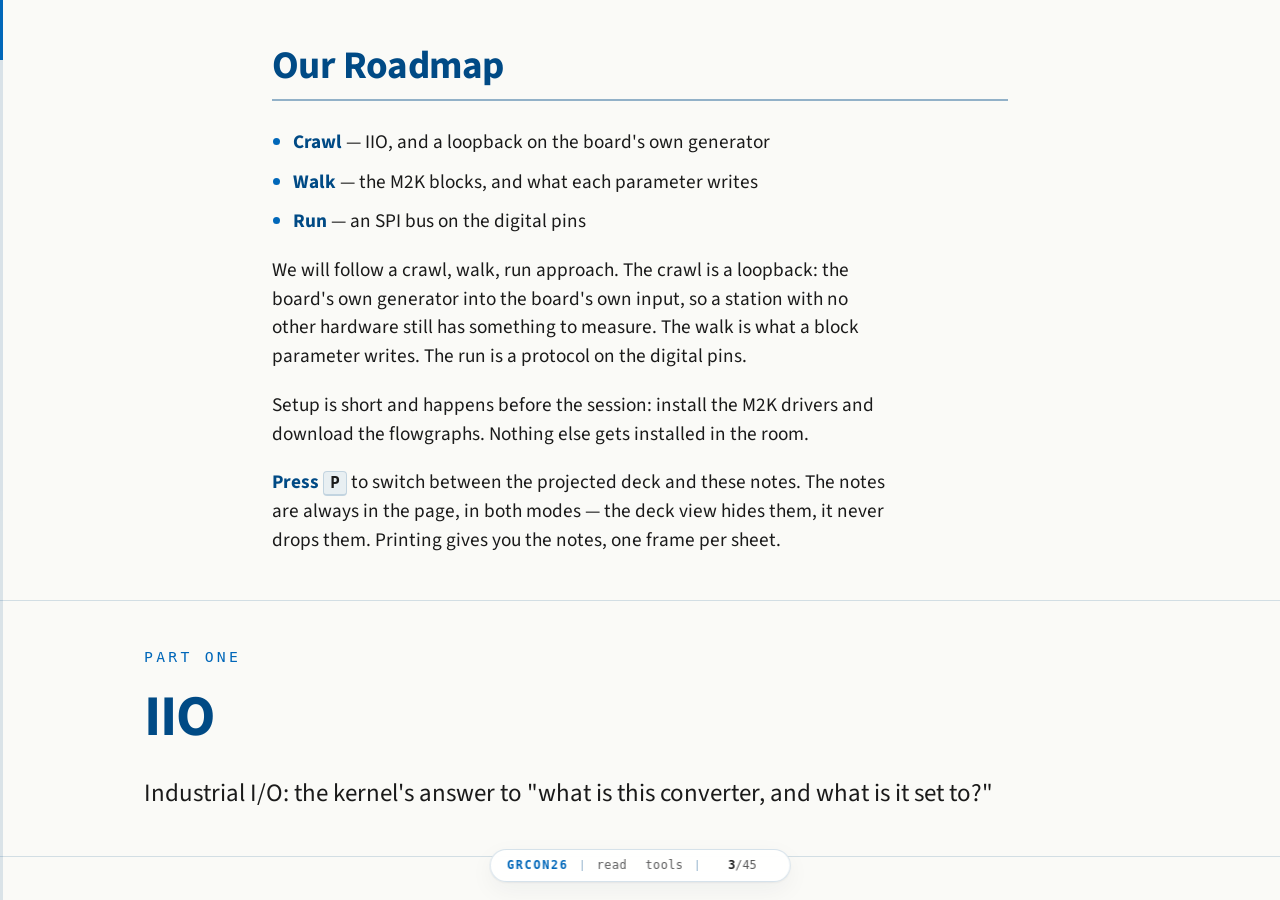
==== commit 9ade8676: "Rework the roadmap frame, and correct the setup story Neil's review of the frame, applied:  "Where t" ====
--- a/slides/index.html
+++ b/slides/index.html
@@ -90,29 +90,25 @@
 </section>
 
 <section class="frame cut" id="roadmap">
-  <div class="wrap">
-    <h2>Where this goes</h2>
-    <div class="stage">
-      <div class="present">
-        <ol>
-          <li><strong>IIO</strong> — one interface for every converter Linux knows about.</li>
-          <li><strong>The M2K</strong> — fourteen IIO devices pretending to be a bench.</li>
-          <li><strong>Six blocks</strong> — the bench, in GNU&nbsp;Radio's vocabulary.</li>
-          <li><strong>An SPI bus</strong> — built one block at a time, then run.</li>
-        </ol>
-      </div>
-      <div class="present callout">
-        <p>Everything here has been run on a real Rev.D board. Where it has not, the frame says so.</p>
-      </div>
-    </div>
-    <div class="depth">
-      <p>The shape is crawl / walk / run. The crawl is a loopback: the board's own
-      generator into the board's own input, so a station with no other hardware
-      still has something to measure. The walk is what a block parameter writes. The run is a protocol on the digital pins.</p>
-      <p>Two ground rules for the session. Nothing gets installed in the room —
-      the setup instructions went out two weeks ago and the tooling is standard
-      library only. And every number on a slide came off a bench or out of a
-      test; where a claim is still an assumption the frame says so.</p>
+  <div class="wrap narrow">
+    <h2>Our Roadmap</h2>
+    <div class="stage">
+      <div class="present">
+        <ul>
+          <li><strong>Crawl</strong> — IIO, and a loopback on the board's own generator</li>
+          <li><strong>Walk</strong> — the M2K blocks, and what each parameter writes</li>
+          <li><strong>Run</strong> — an SPI bus on the digital pins</li>
+        </ul>
+      </div>
+    </div>
+    <div class="depth">
+      <p>We will follow a crawl, walk, run approach. The crawl is a loopback:
+      the board's own generator into the board's own input, so a station with
+      no other hardware still has something to measure. The walk is what a
+      block parameter writes. The run is a protocol on the digital pins.</p>
+      <p>Setup is short and happens before the session: install the M2K
+      drivers and download the flowgraphs. Nothing else gets installed in the
+      room.</p>
       <p><strong>Press <kbd>P</kbd></strong> to switch between the projected deck and
       these notes. The notes are always in the page, in both modes — the deck
       view hides them, it never drops them. Printing gives you the notes, one
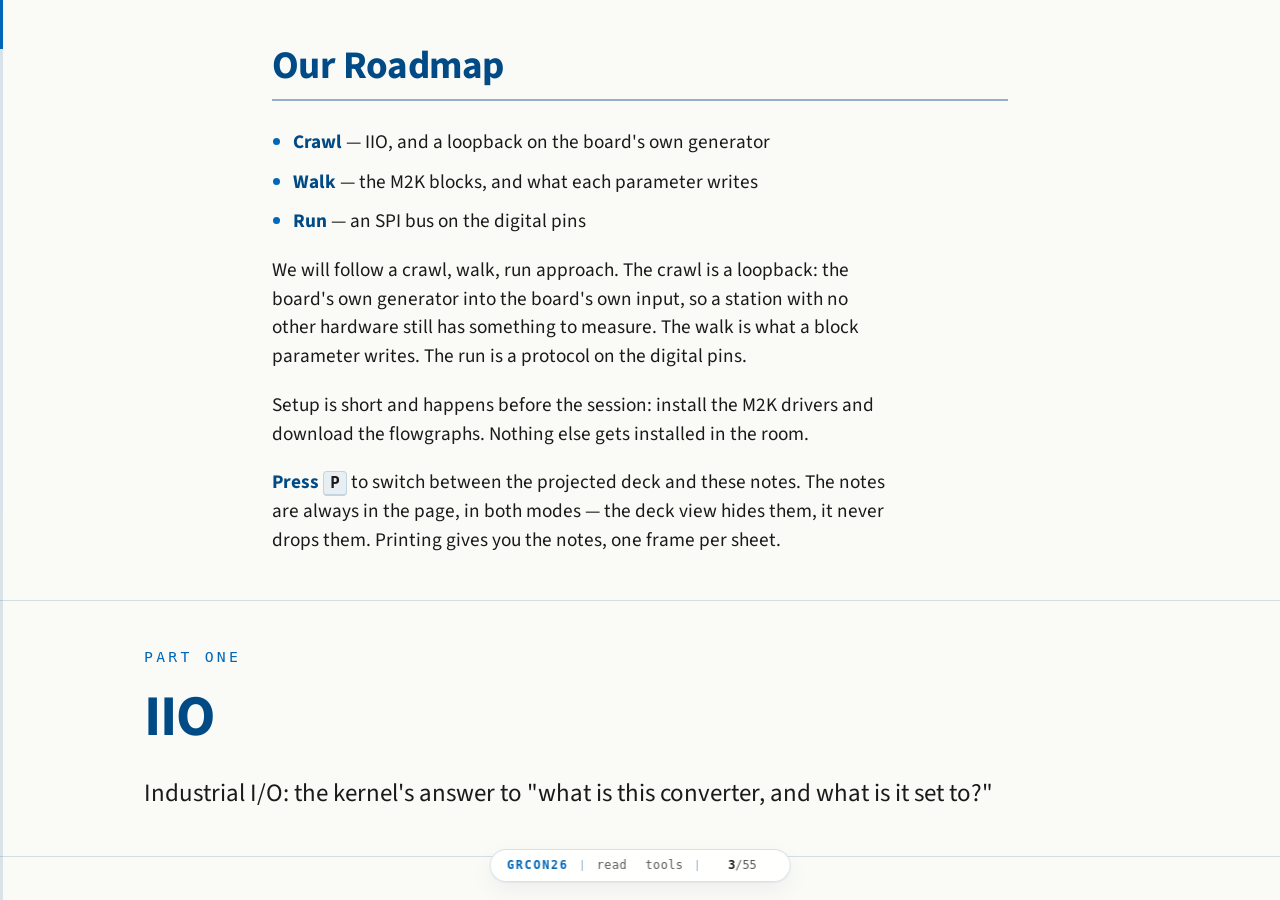
==== commit 34c99174: "The setup instructions have not gone out, so stop saying they did Neil's review of the roadmap frame" ====
--- a/slides/index.html
+++ b/slides/index.html
@@ -153,8 +153,8 @@
       network, or from the local filesystem. The <em>backend</em> changes; the
       names do not.</p>
       <p>That is the whole bet of this workshop. Learn the naming rules once, and
-      the next board — a CN0363 colorimeter, an AD9361 transceiver, a pressure
-      sensor — presents itself the same way.</p>
+      the next board — an AD9361 transceiver, an ADXL345 accelerometer, a
+      pressure sensor — presents itself the same way.</p>
       <p>The M2K in particular is normally reached over the network backend, as a
       USB ethernet gadget at a fixed address. It advertises nothing, so it is not
       discoverable: you name it, <code>ip:192.168.2.1</code>.</p>
@@ -210,15 +210,15 @@
         </ul>
       </div>
       <div class="present callout">
-        <p>The unit is fixed by the ABI. <code>voltage</code> &rarr; millivolts.
+        <p>The ABI fixes the unit. <code>voltage</code> &rarr; millivolts.
         <code>temp</code> &rarr; millidegrees.</p>
       </div>
     </div>
     <div class="depth">
       <p>If a participant remembers one thing from the IIO half of this session,
       this is a good candidate. Every plausible-looking wrong answer in an IIO
-      flowgraph comes from a number that is still in counts being treated as if
-      it were in volts, or from applying the offset on the wrong side of the
+      flowgraph comes from a number still in counts that something downstream
+      reads as volts, or from applying the offset on the wrong side of the
       multiply.</p>
       <p>The sub-unit choice is deliberate: the values are integers, so
       millivolts and millidegrees keep useful resolution without floating point
@@ -367,7 +367,7 @@
       <code>ip:192.168.2.1</code>. USB passthrough is not in use.</p>
       <p>Choosing the M2K as the input device solves a scarcity problem as much
       as a pedagogical one. Twenty participants can each have a board that is a
-      scope, a generator and a logic analyser at once, and the interesting
+      scope, a generator and a logic analyzer at once, and the interesting
       hardware — the colorimeter, the ultrasonic transducers — can be a single
       instructor unit feeding many receive-only stations.</p>
       <p>It also puts a real constraint in front of the room: the board is 12-bit, it is rate-limited, and it is wrong about its own volts until you calibrate it.</p>
@@ -465,8 +465,8 @@
     </div>
     <div class="depth">
       <p>The kernel says what an attribute <em>means</em>. It cannot say whether you
-      will ever need it. For this board libm2k can, because it is the library
-      Scopy is built on: anything it reads or writes is something driving the M2K as an instrument requires.</p>
+      will ever need it. For this board libm2k can, because Scopy itself runs on
+      libm2k: anything it reads or writes is something driving the M2K as an instrument requires.</p>
       <p><strong>Absence is not a verdict.</strong> <code>scale</code> and <code>offset</code> are
       not in that table, because libm2k computes the scope's conversion itself
       instead of reading them back. That means "not part of this board's
@@ -507,10 +507,10 @@
       trigger level, which otherwise sits about 9% away from where the scope says
       it is. That arithmetic is <code>m2k_scale.py</code>; it is a fixed property of the
       converters, not a per-board calibration.</p>
-      <p><strong>Cyclic quantisation.</strong> A repeating N-sample buffer can only
+      <p><strong>Cyclic quantization.</strong> A repeating N-sample buffer can only
       produce multiples of <code>rate/N</code>, so asking for 10&nbsp;kHz gets you 9979.2&nbsp;Hz
-      and that is correct behaviour, not a defect.</p>
-      <p>There are a dozen more in the project note, and most of them cost a
+      and that is correct behavior, not a defect.</p>
+      <p>There are a dozen more in the project note, and most of them took a
       bench session to find. The blocks in the next section exist largely so that
       a participant does not have to re-find them.</p>
     </div>
@@ -540,9 +540,8 @@
           <div class="card"><h3>M2K SPI Encode</h3><p>a message becomes three waveforms</p></div>
           <div class="card"><h3>M2K SPI Decode</h3><p>three waveforms become a message</p></div>
         </div>
-<pre><code>export PYTHONPATH=$PWD/gr-m2k:$PYTHONPATH
-export GRC_BLOCKS_PATH=$PWD/gr-m2k/grc:$GRC_BLOCKS_PATH
-gnuradio-companion flowgraphs/m2k_scope.grc</code></pre>
+<pre><code>source gr-m2k/env.sh
+gnuradio-companion flowgraphs/m2k_blinky.grc</code></pre>
     <div class="depth">
       <p>Two environment variables, no build step, nothing to install.
       <code>[ADALM2000]</code> appears in the block tree. That constraint — a workshop
@@ -553,7 +552,104 @@
       <code>m2k_calibrate.py</code> is a standalone script that runs once per session. The
       SPI encoder and decoder are the same shape — the arithmetic in a module
       with no GNU&nbsp;Radio import, and a thirty-line wrapper around it. That is
-      what makes 390 tests run on a laptop with no board and no gnuradio.</p>
+      what makes 472 tests run on a laptop with no board and no gnuradio.</p>
+    </div>
+  </div>
+</section>
+
+<section class="frame cut" id="blocks-blinky" data-section="The blocks">
+  <div class="wrap">
+    <h2>First, make an LED blink</h2>
+    <div class="stage split">
+      <div class="present">
+        <figure class="shot canvas">
+          <img src="img/grc-blinky.png" alt="Three blocks on the GNU Radio Companion canvas: a Signal Source set to a square wave at blink_hz with amplitude 1, feeding Float To Short, feeding M2K Digital Sink on pin 0 named LED at 100 kS/s.">
+          <figcaption>The whole signal path. There is no blink block. Nothing here requires one.</figcaption>
+        </figure>
+      </div>
+      <div class="present">
+        <ul>
+          <li>One LED, two wires, no resistor</li>
+          <li>Anode to <code>DIO0</code>, cathode to ground</li>
+          <li>If it lights, the blocks loaded and the board is reachable</li>
+        </ul>
+        <p class="pull">The blink rate is a property of the stream, not a setting on the board.</p>
+      </div>
+    </div>
+    <div class="depth">
+      <p>This is the go/no-go. Everything in the last two parts — the block
+      tree, the two search paths, the network context to
+      <code>ip:192.168.2.1</code> — is either working or it is not, and an LED
+      says which from across the room. Do it before any of the six blocks gets
+      explained: a wrong answer here invalidates the next forty minutes,
+      and takes ten seconds to find.</p>
+      <p><strong>The square wave is already the right two values.</strong>
+      GNU&nbsp;Radio's <code>GR_SQR_WAVE</code> runs 0 to amplitude rather than
+      plus and minus it, so amplitude&nbsp;1 gives exactly the ones and zeros the
+      sink wants and <code>Float To Short</code> is the entire conversion. No
+      threshold, no offset. A sine or a triangle would need both — this is the
+      one shape that gets away with it.</p>
+      <p><strong>Nothing in the flowgraph is about blinking.</strong> It is a
+      stream of bits arriving at a pin at 100&nbsp;kS/s, and the LED follows
+      because it has no choice. Drag the slider and the frequency of the
+      <em>signal</em> moves. That sounds like a distinction without a difference
+      until the next slide, where the same pin at the same rate stops blinking
+      altogether.</p>
+      <p><strong>Seeing it on a scope means throwing samples away.</strong> The
+      canvas above leaves out a fourth branch: the same short stream into
+      <code>Keep 1 in N</code> with N&nbsp;=&nbsp;1000, then a time sink. Without
+      the decimation, 512 points at 100&nbsp;kS/s is a 5&nbsp;ms window and a
+      half-second blink is a flat line. The rate the hardware wants and the rate
+      a person can read are not the same number — which comes back in every demo
+      after this one.</p>
+      <p><strong>On the bench, 2026-09-18:</strong> an integrated-resistor LED
+      marked 3–4.5&nbsp;V on the package, straight off the pin, nothing else on
+      the breadboard. Red, yellow and green work; blue and white drop nearly
+      3&nbsp;V unaided and have no headroom left on 3.3&nbsp;V logic.</p>
+    </div>
+  </div>
+</section>
+
+<section class="frame cut" id="blocks-blinky-pwm" data-section="The blocks">
+  <div class="wrap">
+    <h2>Same pin, two blocks more</h2>
+    <div class="stage split">
+      <div class="present">
+        <figure class="shot canvas">
+          <img src="img/grc-led-pwm.png" alt="Five blocks on the canvas: a Signal Source set to a saw wave at pwm_hz with amplitude minus one, into Add Const set to duty, into Threshold with all three limits at zero, into Float To Short, into M2K Digital Sink on pin 0.">
+          <figcaption>Brightness, from a pin that still only knows 0 and 1.</figcaption>
+        </figure>
+      </div>
+      <div class="present">
+        <ul>
+          <li>A ramp, shifted up by the duty cycle, compared against zero</li>
+          <li>On-fraction equals duty to one sample in 100000</li>
+          <li>The eye does the averaging; the pin does not</li>
+        </ul>
+        <p class="pull">PWM is not a block. It is a ramp and a comparator.</p>
+      </div>
+    </div>
+    <div class="depth">
+      <p>A ramp descending from 0 to &minus;1, shifted up by <code>duty</code>,
+      is above zero for exactly that fraction of every period. Threshold at zero
+      and the fraction lands on the pin. GNU&nbsp;Radio ships no PWM block, and this
+      chain wants none — the same lesson as the previous slide, arrived at from
+      the other side.</p>
+      <p><strong>The minus sign is load-bearing.</strong> An ascending ramp runs
+      0 to +1, so adding a positive duty puts the whole period above the
+      threshold: the pin sticks on and the slider does nothing at any setting.
+      From the front of a room that looks like a broken control or a dead board
+      rather than a sign error. There is a test named after it.</p>
+      <p><strong>1&nbsp;kHz is chosen, not arbitrary.</strong> 100&nbsp;kS/s over
+      1&nbsp;kHz is 100 samples per period, so one sample is one percent and the
+      slider's 0.01 step is exactly one sample wide. Pick a carrier that does not
+      divide the rate and the slider grows dead zones — a brightness control that
+      sticks.</p>
+      <p><strong>The exercise.</strong> Make it fade. Swap <code>Add Const</code>
+      for a plain <code>Add</code> and feed the second input a triangle at
+      0.2&nbsp;Hz with a 0.5 offset. The duty then sweeps 0 to 1 and back, five
+      seconds each way. Two blocks changed, and it shows that duty was never a
+      parameter — it was always another stream.</p>
     </div>
   </div>
 </section>
@@ -621,7 +717,7 @@
     </div>
     <div class="depth">
       <p>Each line also takes an optional <strong>label</strong>. It changes no
-      behaviour whatever — GRC draws a port's name from the block definition and
+      behavior whatever — GRC draws a port's name from the block definition and
       will not evaluate a template — but it means a mistake reports itself as
       <code>MOSI (DIO7)</code> rather than <code>DIO7</code>.</p>
       <p><strong>Nothing here is protocol-aware.</strong> Three pins are three pins,
@@ -874,11 +970,11 @@
       <p>The bus speed is <code>sample_rate / (2 &times; half)</code>. Change
       <code>half</code> from 8 to 4 and the bus doubles to 125&nbsp;kHz; change it to 16 and
       it halves. All three have been run on the board.</p>
-      <p>Verbosity is the pedagogical point rather than a cost. The frame is
+      <p>Verbosity is the pedagogical point, not a defect. The frame is
       arithmetic over plain Python lists, so a participant can change a number and
       immediately see the waveform move — and can see, on a scope trace, exactly
       what "MOSI settles while the clock is low" means.</p>
-      <p>It also matches what the M2K is. This is a logic analyser and a
+      <p>It also matches what the M2K is. This is a logic analyzer and a
       pattern generator, not an SPI peripheral. There is no SPI hardware anywhere
       in the path; there are sixteen pins and a sample clock, and the protocol is
       arithmetic we do on top.</p>
@@ -916,7 +1012,7 @@
       <p>This is not a drawing of the flowgraph. It is the flowgraph:
       <code>slides/render_grc.py</code> loads the same <code>.grc</code> a
       participant opens and hands it to GRC's own Cairo canvas code, so the
-      fonts, the colours, the port shapes and the wire routing are the ones
+      fonts, the colors, the port shapes and the wire routing are the ones
       that will be on their screen. A diagram would have started drifting the
       first time a parameter changed.</p>
       <p>Two things to read off it before we take it apart. <strong>Solid
@@ -1059,7 +1155,7 @@
         </figure>
       </div>
       <div class="present callout">
-        <p><code>frame</code> is computed, never typed. The old flowgraph hard-coded it
+        <p>The flowgraph computes <code>frame</code>; nobody types it. The old one hard-coded it
         at 256 and any other <code>half</code> silently mismatched the buffer.</p>
       </div>
     </div>
@@ -1125,11 +1221,11 @@
           <tr><td>Is Static</td><td><code>True</code></td></tr>
           <tr><td>Default</td><td><code>M2K</code></td></tr>
         </table></div>
-      <p>This block sets the shape of everything after it. This
+      <p>Every setting after this one follows from this block. This
       is <em>send on demand</em>: nothing repeats, the bus rests at idle between
       messages, and a transaction happens because a person asked for one.</p>
-      <p>The alternative — and the version that was built first — is a cyclic
-      buffer the hardware repeats forever. It is kept as
+      <p>The alternative — and the version we built first — is a cyclic
+      buffer the hardware repeats forever. We keep it as
       <code>m2k_spi_loopback_continuous.grc</code>, because it is the easier thing to get
       running and it makes a lovely scope trace. But the hardware repeats a cyclic buffer, and nothing downstream can gate it. You cannot send one
       message.</p>
@@ -1324,14 +1420,14 @@
         </table></div>
       <p>People get this setting wrong more often than any other in the graph. The
       board <em>has</em> a digital trigger, it works, and arming it on CS falling is
-      exactly what you would do with a logic analyser. It is also what makes a
+      exactly what you would do with a logic analyzer. It is also what makes a
       send-on-demand graph die the first time nobody types anything for a moment.</p>
       <p>The mechanism: <code>work()</code> returns <code>WORK_DONE</code> on a timeout, which
       ends the block, which ends the flowgraph's source. And
       <code>set_timeout_ms</code> stores its value and never hands it to libiio, so there
       is no knob to turn either.</p>
       <p class="pull">Free-run the source. Trigger the display.</p>
-      <p>Which costs nothing, because CS does the framing in software anyway —
+      <p>Which loses nothing, because CS does the framing in software anyway —
       that is what the decoder does. The trigger belongs on the QT
       time sink, where a missed edge means a scruffy plot rather than a dead
       capture.</p>
@@ -1377,13 +1473,13 @@
       is the words that were on the wire; the metadata carries the same words as
       text. So a Message Debug prints both, and the text line is the quickest
       proof that a loopback carried what somebody typed. Bytes outside printable
-      ASCII come out as <code>\xNN</code>, not as dots — nothing is thrown away. Above 8
+      ASCII come out as <code>\xNN</code>, not as dots — the block discards nothing. Above 8
       bits per word there is no text to give and the block adds none.</p>
       <p>The decode itself is a separate module that imports nothing:
       <code>m2k_blocks/spi_decode.py</code> is plain Python, no GNU&nbsp;Radio and no numpy,
-      so we test it in an ordinary interpreter. That split also bought the one
+      so we test it in an ordinary interpreter. That split also turned up the one
       performance fact that matters here: indexing a numpy array element by
-      element from Python costs 0.84&nbsp;s per million samples against 0.04&nbsp;s for a
+      element from Python takes 0.84&nbsp;s per million samples against 0.04&nbsp;s for a
       list, so the wrapper calls <code>.tolist()</code> first and 1&nbsp;MS/s stays
       comfortable.</p>
       <p>It has to hold its state across <code>work()</code> calls that land wherever the
@@ -1465,8 +1561,7 @@
     <h2>Demo: the loopback</h2>
     <div class="stage">
       <div class="present">
-<pre><code>export PYTHONPATH=$PWD/gr-m2k:$PYTHONPATH
-export GRC_BLOCKS_PATH=$PWD/gr-m2k/grc:$GRC_BLOCKS_PATH
+<pre><code>source gr-m2k/env.sh
 gnuradio-companion flowgraphs/m2k_spi_loopback.grc</code></pre>
         <p>Type into the box. Press Enter. One transaction goes out; the bus
         rests at idle until you send again.</p>
@@ -1626,67 +1721,523 @@
 
 <section class="frame cut" id="ultrasonic" data-section="Applications">
   <div class="wrap">
-    <h2>Ultrasonic FSK &mdash; <em>placeholder</em></h2>
+    <h2>Ultrasonic FSK, over the air</h2>
+    <div class="stage split-r">
+      <div class="present">
+        <ul>
+          <li>200 baud, two tones 600&nbsp;Hz apart</li>
+          <li>W1 drives the transmitter, 1+ reads the receiver</li>
+          <li>Between them, four inches of air</li>
+        </ul>
+        <p class="pull">We transmit at 750&nbsp;kS/s and receive at 1&nbsp;MS/s, so there is no <code>samp_rate</code>.</p>
+      </div>
+      <div class="present">
+        <figure class="shot">
+          <img src="img/grc-ultrasonic-rates.png" alt="Four GNU Radio Companion variable blocks: tx_rate 750k, rx_rate 1M, tx_repeat showing int(round(tx_rate * bitlen)) evaluated to 3.75k, and sps showing sym_rate * bitlen evaluated to 25.">
+          <figcaption>Each count comes from its own rate.</figcaption>
+        </figure>
+      </div>
+    </div>
+    <div class="depth">
+      <p>Every other flowgraph in this workshop has one <code>samp_rate</code>.
+      This one cannot, and the reason is the hardware. The DAC counts its rates
+      down from 75&nbsp;MS/s and the ADC counts down from 100&nbsp;MS/s, so the
+      two ladders share almost no rungs. 750&nbsp;kS/s is a rung on one of them
+      and 1&nbsp;MS/s is a rung on the other, and there is no value that is a
+      rung on both and also fast enough for 41&nbsp;kHz.</p>
+      <p>Ask for a rate that is not on the ladder and libiio does not refuse —
+      it gives you the nearest one it has, and every count derived from the
+      number you asked for is then wrong by that ratio. So the two rates are
+      separate variables, and we compute everything downstream from whichever
+      rate it belongs to.</p>
+      <p><code>tx_repeat</code> is <code>tx_rate * bitlen</code>: 3750 samples
+      hold one bit for one bit time at 750&nbsp;kS/s. <code>sps</code> is
+      <code>sym_rate * bitlen</code>: 25 samples per bit after the receiver has
+      decimated down to 5&nbsp;kS/s. It is the same bit in both places, counted in
+      different units.</p>
+      <p>The flowgraph is <code>flowgraphs/m2k_ultrasonic_fsk.grc</code>, and
+      <code>flowgraphs/README.md</code> has the wiring, and it says what we have
+      checked and what we have not.</p>
+    </div>
+  </div>
+</section>
+
+<section class="frame cut" id="ultrasonic-resonance" data-section="Applications">
+  <div class="wrap">
+    <h2>It does not resonate at 40&nbsp;kHz</h2>
+    <div class="stage split">
+      <div class="present">
+        <figure class="shot wave">
+          <img src="img/ultrasonic-response.svg" alt="Response of the 40 kHz transducer pair from 36 to 44 kHz, plotted in dB below each curve's own peak. A solid curve taken at four inches and a dashed curve taken at eight inches lie on top of each other, peaking at 40.755 kHz. A dimension on the minus 6 dB line marks a band 1023 Hz wide, and a marker at 40 kHz sits 9.8 dB down the lower skirt.">
+          <figcaption>Each curve runs against its own peak. <code>bench/ultrasonic_sweep.py</code> took both sweeps.</figcaption>
+        </figure>
+      </div>
+      <div class="present">
+        <ul>
+          <li>f<sub>0</sub> is 40.755&nbsp;kHz, not 40.0</li>
+          <li>The &minus;6&nbsp;dB band is 1023&nbsp;Hz wide</li>
+          <li>Driving 40.0&nbsp;kHz loses 9.8&nbsp;dB</li>
+        </ul>
+        <p class="pull">A wrong frequency looks exactly like a demodulator that will not lock.</p>
+      </div>
+    </div>
+    <div class="depth">
+      <p><strong>How the level is read.</strong> Correlating the capture against
+      the known drive frequency rejects everything that is not at it, which is
+      what makes millivolts measurable at all. It does not reject crosstalk,
+      because crosstalk is at exactly that frequency — drive coupling through
+      the shared ground. So the sweep is read against two floors: a noise floor
+      with the drive off, and a crosstalk floor taken with the transducers
+      turned away from each other. On this bench that second floor is
+      8.4&nbsp;mV.</p>
+      <p><strong>The second curve is the control.</strong> A peak in a room can
+      be a standing wave rather than a transducer, and a standing wave moves
+      when the spacing changes. Doubling the spacing to eight inches moved the
+      level — 1.388&nbsp;V down to 0.704, which is 1/r to within two percent —
+      and left the peak where it was.</p>
+      <p><strong>Where the tones go.</strong> The flowgraph derives them, so
+      re-sweeping and changing one number moves both:</p>
+      <figure class="shot canvas">
+        <img src="img/grc-ultrasonic-tuning.png" alt="Four GNU Radio Companion variable blocks: f0 at 40.755k, spacing at 600, fspace showing f0 minus spacing over 2 evaluated to 40.455k, and fmark showing f0 plus spacing over 2 evaluated to 41.055k.">
+        <figcaption>The flowgraph computes both tones from the measured f<sub>0</sub>.</figcaption>
+      </figure>
+      <figure class="shot wave">
+        <img src="img/ultrasonic-tones.svg" alt="The same response at 46 Hz resolution across the peak, from 40.4 to 41.1 kHz and plotted in dB below the peak. The space tone at 40.455 kHz and the mark tone at 41.055 kHz are marked either side of f0 at 40.755 kHz, and the curve is within about one decibel at both.">
+        <figcaption>The two tones sit 600&nbsp;Hz apart and within a decibel of each other.</figcaption>
+      </figure>
+      <p>Carson's rule puts the occupied bandwidth near 1000&nbsp;Hz, which almost
+      fills the 1023&nbsp;Hz band. Widening the spacing separates the tones and
+      improves the noise margin on each one, but it also pushes both of them
+      further down the skirts, and the skirts on this pair are steep.</p>
+    </div>
+  </div>
+</section>
+
+<section class="frame cut" id="ultrasonic-tx" data-section="Applications">
+  <div class="wrap">
+    <h2>Bits into a tone</h2>
+    <div class="chain">
+      <span class="lnk on">Frame</span><span class="arw">&#8594;</span>
+      <span class="lnk">VCO</span><span class="arw">&#8594;</span>
+      <span class="lnk wire">W1 &rarr; air &rarr; 1+</span><span class="arw">&#8594;</span>
+      <span class="lnk">Xlating FIR</span><span class="arw">&#8594;</span>
+      <span class="lnk">Demod</span><span class="arw">&#8594;</span>
+      <span class="lnk">Sync word</span><span class="arw">&#8594;</span>
+      <span class="lnk">Msg Debug</span>
+    </div>
+    <div class="stage split">
+      <div class="present">
+        <figure class="shot">
+          <img src="img/grc-ultrasonic-tx.png" alt="Three GNU Radio Companion blocks in a row: a Vector Source of bytes with vector frame and Repeat set to Yes, into Unpack K Bits with K of 8, into a Repeat block with Interpolation tx_repeat showing 3.75k.">
+          <figcaption>The vector source emits bytes, Unpack turns them into bits, and Repeat gives each bit its duration.</figcaption>
+        </figure>
+      </div>
+      <div class="present">
+        <ul>
+          <li>The frame is one byte vector, sent over and over</li>
+          <li><strong>Unpack</strong> turns each byte into eight bits</li>
+          <li><strong>Repeat</strong> holds each bit for 3750 samples</li>
+        </ul>
+      </div>
+    </div>
+    <div class="depth">
+      <p><strong>Repeat.</strong> A bit is a duration, and Repeat is the block
+      that gives it one. Nothing before it has a sample rate in it — the vector source emits bytes as
+      fast as the graph will take them. <code>tx_repeat</code> is the only place
+      the transmit rate enters, and it is what makes 200 baud 200 baud.</p>
+      <p>What comes out of Repeat is a stream of 0 and 1 as unsigned bytes. The
+      VCO wants a float between 0 and 1 scaled so that those two values land on
+      the two tones:</p>
+      <figure class="shot canvas">
+        <img src="img/grc-ultrasonic-scale.png" alt="Three GNU Radio Companion blocks: UChar To Float, then Multiply Const with constant (fmark - fspace) / fmark, then Add Const with constant fspace / fmark.">
+        <figcaption>Both constants are fractions of <code>fmark</code>.</figcaption>
+      </figure>
+      <p>The VCO's sensitivity is <code>2*pi*fmark</code> radians per second per
+      unit of input, so an input of 1.0 is <code>fmark</code> and an input of
+      <code>fspace/fmark</code> is <code>fspace</code>. The multiply sets the
+      span and the add sets the floor. Written as fractions rather than as two
+      numbers, so changing f<sub>0</sub> moves both tones and neither constant
+      needs touching.</p>
+      <figure class="shot canvas">
+        <img src="img/grc-ultrasonic-sink.png" alt="A VCO block with sample rate tx_rate, sensitivity 2 * math.pi * fmark and amplitude 4, connected to the M2K Analog Sink block set to output w1, sample rate 750k, units volts, buffer 65536 and cyclic No.">
+        <figcaption>Set <strong>Cyclic</strong> to No. The graph then pushes every buffer, so an underrun is a real one.</figcaption>
+      </figure>
+      <p>Cyclic would be easier and wrong here. We push a cyclic buffer once and
+      the hardware repeats it forever, which quantizes the frequency to
+      multiples of <code>rate/N</code> and keeps driving the transducer after
+      the graph stops. Non-cyclic pushes every buffer, so
+      <em>Unable to push buffer</em> means the graph fell behind rather than
+      meaning nothing at all.</p>
+      <figure class="shot canvas">
+        <img src="img/grc-ultrasonic-frame.png" alt="A QT GUI Entry variable block named message with default GRCON26, beside a Variable block named frame whose value is code_bytes plus a list comprehension padding the message to msg_capacity characters.">
+        <figcaption>Type a new message, press Enter, and the transmitted frame changes.</figcaption>
+      </figure>
+      <p>The transmitter pads every payload to <code>msg_capacity</code>, so every
+      frame is the same length. That matters at the far end, where a fixed frame
+      length is what lets the receiver discard the next frame's sync word.</p>
+    </div>
+  </div>
+</section>
+
+<section class="frame cut" id="ultrasonic-rx" data-section="Applications">
+  <div class="wrap">
+    <h2>Decimate, then demodulate</h2>
+    <div class="chain">
+      <span class="lnk done">Frame</span><span class="arw">&#8594;</span>
+      <span class="lnk done">VCO</span><span class="arw">&#8594;</span>
+      <span class="lnk wire done">W1 &rarr; air &rarr; 1+</span><span class="arw">&#8594;</span>
+      <span class="lnk on">Xlating FIR</span><span class="arw">&#8594;</span>
+      <span class="lnk on">Demod</span><span class="arw">&#8594;</span>
+      <span class="lnk">Sync word</span><span class="arw">&#8594;</span>
+      <span class="lnk">Msg Debug</span>
+    </div>
+    <div class="stage split">
+      <div class="present">
+        <figure class="shot">
+          <img src="img/grc-ultrasonic-rx.png" alt="Three GNU Radio Companion blocks: M2K Analog Source on channel 1, range high, sample rate 1M, into Frequency Xlating FIR Filter with decimation rx_decim of 200 and center frequency f0, into Quadrature Demod with gain sym_rate over 2 pi times 300.">
+          <figcaption>One block shifts, filters and decimates. The next turns frequency into a number.</figcaption>
+        </figure>
+      </div>
+      <div class="present">
+        <ul>
+          <li>Shift f<sub>0</sub> to zero, filter, drop 199 samples in 200</li>
+          <li>1&nbsp;MS/s becomes 5&nbsp;kS/s</li>
+          <li>Then frequency becomes a level</li>
+        </ul>
+        <p class="pull">Design the taps at the input rate.</p>
+      </div>
+    </div>
+    <div class="depth">
+      <p><strong>Why decimate first.</strong> 1&nbsp;MS/s against a 1023&nbsp;Hz
+      channel is almost all empty spectrum, and every block after this one
+      would have to process it. Decimating by 200 leaves 5&nbsp;kS/s — twenty-five
+      samples a bit, which is plenty for a timing recovery loop and light
+      enough that the whole receiver runs in a fraction of a core.</p>
+      <p><strong>The trap in this block.</strong> Frequency Xlating FIR Filter
+      decimates, so it has two rates, and the taps belong to the input one:
+      <code>firdes.low_pass(1.0, rx_rate, 600.0, 600.0)</code>. Design them at
+      5&nbsp;kS/s and the cutoff lands two hundred times too low, which reads as
+      a dead channel. The block also takes <em>Center Frequency</em> and
+      <em>Sample Rate</em> separately — both refer to the input.</p>
+      <p><strong>Quadrature demod.</strong> Its gain is
+      <code>sym_rate / (2*pi*(spacing/2))</code>, which is the number that makes
+      a &plusmn;300&nbsp;Hz deviation come out as &plusmn;1.0. If the gain is
+      wrong the eye is still open, only at the wrong height, and the slicer at
+      the end still needs the level centered on zero. The two symmetric tones
+      are what center it.</p>
+      <figure class="shot canvas">
+        <img src="img/grc-ultrasonic-clock.png" alt="A Symbol Sync block with TED Zero Crossing, samples per symbol sps of 25, loop bandwidth 0.045 and an eight-tap MMSE interpolator, feeding a Binary Slicer block.">
+        <figcaption>Symbol Sync decides which of the twenty-five samples in a bit is the middle one.</figcaption>
+      </figure>
+      <p>This is the block the offline bench script did not need. A script that
+      generated its own samples knew where every bit started; a receiver
+      listening to a transducer does not. <strong>Symbol Sync</strong> finds the
+      sampling instant and tracks it as the two clocks drift apart.</p>
+      <p>Zero crossing is the detector here because the signal at this point is
+      real-valued and binary — the eye crosses zero between opposite bits and
+      the crossing is the timing information. Gardner and Mueller &amp; Müller
+      were both tried against synthetic frames from 30&nbsp;dB down to
+      0&nbsp;dB, at four sampling offsets and clock errors to
+      &plusmn;2000&nbsp;ppm; all three recovered every frame, and zero crossing
+      is the one that needs no constellation object.</p>
+    </div>
+  </div>
+</section>
+
+<section class="frame cut" id="ultrasonic-sync" data-section="Applications">
+  <div class="wrap">
+    <h2>Where the byte boundary comes from</h2>
+    <div class="chain">
+      <span class="lnk done">Frame</span><span class="arw">&#8594;</span>
+      <span class="lnk done">VCO</span><span class="arw">&#8594;</span>
+      <span class="lnk wire done">W1 &rarr; air &rarr; 1+</span><span class="arw">&#8594;</span>
+      <span class="lnk done">Xlating FIR</span><span class="arw">&#8594;</span>
+      <span class="lnk done">Demod</span><span class="arw">&#8594;</span>
+      <span class="lnk on">Sync word</span><span class="arw">&#8594;</span>
+      <span class="lnk">Msg Debug</span>
+    </div>
+    <div class="stage split">
+      <div class="present">
+        <figure class="shot">
+          <img src="img/grc-ultrasonic-sync.png" alt="Two GNU Radio Companion blocks: Correlate Access Code Tag with the 32-bit access code, threshold 0 and tag name sync, feeding Tagged Stream Align keyed on the same sync tag.">
+          <figcaption>One block finds the word. The next throws away everything before it.</figcaption>
+        </figure>
+      </div>
+      <div class="present">
+        <ul>
+          <li>A bit stream has no bytes in it</li>
+          <li>Every frame starts with the same 32 bits</li>
+          <li>Correlate on those, tag the hit, align to the tag</li>
+        </ul>
+        <p class="pull">The transmitter sends the byte boundary.</p>
+      </div>
+    </div>
+    <div class="depth">
+      <p>The slicer emits one bit per symbol and nothing else. Pack eight of
+      them and you get a byte — but a byte starting wherever the graph happened
+      to begin, which is seven times out of eight the wrong place. Nothing
+      downstream can tell, because a wrongly aligned byte is still a byte.</p>
+      <p>The access code is <strong><code>0x1ACFFC1D</code></strong>, the CCSDS
+      attached sync marker. It correlates badly against shifted copies of
+      itself, so a false hit needs a specific 32-bit accident rather than any
+      long run of ones. Threshold 0 rejects any match carrying a bit error, and
+      this link is clean enough that it rejects nothing real.</p>
+      <p><strong>Correlate Access Code Tag</strong> does not remove the code —
+      it drops a tag on the sample after it. <strong>Tagged Stream Align</strong>
+      is what acts on that: it discards everything before the first tag, so the
+      stream handed on begins on a byte boundary.</p>
+      <figure class="shot canvas">
+        <img src="img/grc-ultrasonic-out.png" alt="Four GNU Radio Companion blocks: Keep M in N with M of msg_capacity and N of frame_len, into Stream to Tagged Stream with packet length msg_capacity, into Tagged Stream to PDU, into Message Debug.">
+        <figcaption>Keep the payload, drop the next frame's sync word, hand it over as a message.</figcaption>
+      </figure>
+      <p>Once aligned, the stream repeats: sync bytes, then payload, then sync
+      bytes again. <strong>Keep M in N</strong> keeps <code>msg_capacity</code> of every
+      <code>frame_len</code> bytes, which is the payload alone — and that only
+      works because the transmitter pads every message to the same length.
+      Stream to Tagged Stream and Tagged Stream to PDU then turn the bytes into
+      a message, which is what Message Debug prints.</p>
+      <pre><code>***** MESSAGE DEBUG PRINT PDU VERBOSE *****
+pdu length =          8 bytes
+pdu vector contents =
+0000: 47 52 43 4f 4e 32 36 20</code></pre>
+    </div>
+  </div>
+</section>
+
+<section class="frame cut" id="ultrasonic-result" data-section="Applications">
+  <div class="wrap">
+    <h2>What it has done, and what it has not</h2>
+    <div class="stage split">
+      <div class="present">
+        <div class="tablewrap"><table class="params">
+          <tr><th>on the bench</th><th></th></tr>
+          <tr><td>bits sent</td><td>395</td></tr>
+          <tr><td>bit errors</td><td>0</td></tr>
+          <tr><td>underruns</td><td>0</td></tr>
+          <tr><td>spacing</td><td>4 in</td></tr>
+          <tr><td>level at 1 m</td><td>~143 mV</td></tr>
+        </table></div>
+      </div>
+      <div class="present callout trap">
+        <p><strong>Not yet checked:</strong> this flowgraph on a board, range
+        past four inches, off-axis falloff, and twenty stations in one room.</p>
+      </div>
+    </div>
+    <div class="depth">
+      <p>The 2026-09-09 run was <code>bench/ultrasonic_fsk.py</code>, which is
+      the same chain as the flowgraph written as a script: W1 out, 1+ back,
+      message decoded in the same process. 395 bits, no errors, no underruns at
+      750&nbsp;kS/s non-cyclic.</p>
+      <p>The 143&nbsp;mV at one meter is a projection, not a measurement. It is
+      1/r extrapolated from the two spacings we measured. Against an
+      8.4&nbsp;mV crosstalk floor that is 24&nbsp;dB of margin, which is why a
+      room-scale link looks plausible.</p>
+      <p><strong>What the tests cover.</strong>
+      <code>tests/test_grc_integration.py</code> builds the flowgraph, checks the rates and
+      the frame arithmetic survive code generation, and runs the whole receive
+      chain in-process against synthetic FSK with a deliberate sample offset —
+      twelve frames, every one decoded. None of that puts it in front of a
+      transducer.</p>
+      <p><strong>Twenty stations in one room.</strong> Twenty transmitters each
+      radiating 41&nbsp;kHz into the same air is not something a bench with one
+      pair can answer. The fallback is one transmitter at the front and twenty
+      receivers, which also halves the wiring each participant has to get right.
+      Time-of-flight ranging is the stretch goal if the link lands early.</p>
+    </div>
+  </div>
+</section>
+
+<section class="frame cut" id="colorimeter" data-section="Applications">
+  <div class="wrap">
+    <h2>Three colors at once</h2>
+    <div class="stage split">
+      <div class="present">
+        <figure class="shot wave">
+          <img src="img/colorimeter-optics.svg" alt="The colorimeter's light path. One RGB LED on riser J5 fires right into a 45 degree splitter slot. Part of the beam passes straight through a Reference cuvette well to the photodiode on analog 1; the rest reflects down through the Sample well to the photodiode on analog 2.">
+          <figcaption>One beam, split at the elbow. Transmittance is analog 2 over analog 1, one number per color.</figcaption>
+        </figure>
+      </div>
+      <div class="present">
+        <ul>
+          <li>Red, green and blue chopped at three frequencies, all lit together</li>
+          <li>One FFT separates them again</li>
+          <li>Two photodiodes: one sees the cuvette, one does not</li>
+        </ul>
+        <p class="pull">Nothing is switched on and off in turn.</p>
+      </div>
+    </div>
+    <div class="depth">
+      <p>The board is ADI's <strong>M2k Colorimeter Accessory Board</strong>, out of
+      <code>education_tools</code> — not the CN0363, though it borrowed the CN0363's
+      cuvette holder. Four PCBs: a main board on the digital header, an RGB LED
+      riser, two photodiode risers, and the holder. There is no ADC on it and no
+      driver for it. It is a passive analog front end, and every sample comes
+      through the M2K's own <code>m2k_analog_source</code>.</p>
+      <p>The naive way to measure three colors is to light them one at a time.
+      That works and it is three times slower, and any drift between the three
+      measurements — the lamp warming, a hand near the bench — lands in the
+      answer as color. Chopping each color at its own frequency and lighting all
+      three together means the three measurements happen in the same 41&nbsp;ms,
+      through the same optics, against the same reference.</p>
+      <p><strong>The DIO bit steers, it does not gate.</strong> DIO13, 14 and 15
+      are the select lines of a triple SPDT, and each one sends its color's
+      current to LED riser 0 (J5) or riser 1 (J6). Only J5 is populated, so low
+      is lit and high is dark. Which is why <code>idle_level</code> is
+      <strong>high</strong>: idle it low and the LED sits on white whenever the
+      flowgraph is stopped.</p>
+      <figure class="shot canvas">
+        <img src="img/grc-colorimeter-chop.png" alt="Three Signal Source blocks on the GNU Radio Companion canvas, square waves at 5.00488, 6.00586 and 7.00684 kHz with amplitude 1 and offset 0, feeding the three inputs of an M2K Digital Sink on DIO13, DIO14 and DIO15, cyclic, idling high.">
+        <figcaption>A short square wave at amplitude 1 and offset 0 is 0 and 1, which is exactly what a DIO line wants. Three of them fill one cyclic buffer.</figcaption>
+      </figure>
+      <p>The rails are not garnish. The LED common anodes sit directly on V+, so
+      <code>m2k_power_supply</code> is the first block in the file — without it,
+      no light and no gain, which looks exactly like a dead board.</p>
+    </div>
+  </div>
+</section>
+
+<section class="frame cut" id="colorimeter-bins" data-section="Applications">
+  <div class="wrap">
+    <h2>5004.9 Hz, not 5 kHz</h2>
     <div class="stage">
       <div class="present">
-        <ul>
-          <li>40&nbsp;kHz transducers, AFSK retuned from ECE448</li>
-          <li>200 baud, 600&nbsp;Hz deviation, tones at f<sub>0</sub>&nbsp;&plusmn;&nbsp;300</li>
-          <li>Transmit 750&nbsp;kS/s, receive 1&nbsp;MS/s</li>
-        </ul>
-        <p class="pull">The converters have different rate ladders, and that is the lesson.</p>
+        <figure class="shot wave">
+          <img src="img/colorimeter-coherent.svg" alt="Two spectra of the same square wave. On the left, 205 cycles in a 4096-sample buffer puts nearly all the energy in bin 205, with small spurs 26 dB down at bins 201 and 209. On the right, a round 5000 Hz is 204.8 cycles and spreads energy across every bin in the span, the nearest neighbours only 12 to 20 dB down.">
+          <figcaption>Same pin, same window, one fifth of a cycle apart.</figcaption>
+        </figure>
+      </div>
+      <div class="present">
+        <div class="tablewrap"><table class="params">
+          <tr><th></th><th>cycles</th><th>bin</th><th>Hz</th></tr>
+          <tr><td>red</td><td>205</td><td>205</td><td>5004.9</td></tr>
+          <tr><td>green</td><td>246</td><td>246</td><td>6005.9</td></tr>
+          <tr><td>blue</td><td>287</td><td>287</td><td>7006.8</td></tr>
+        </table></div>
+        <p class="pull">A whole number of cycles per buffer is a whole number of bins.</p>
+      </div>
+    </div>
+    <div class="depth">
+      <p>4096 samples at 100&nbsp;kS/s is a 24.4140625&nbsp;Hz bin. Put
+      <em>K</em> whole cycles in that buffer and the tone is at
+      <em>K</em>&nbsp;&times;&nbsp;24.4140625&nbsp;Hz, which is exactly bin
+      <em>K</em> of a 4096-point FFT at the same rate. So the frequency plan is
+      not three frequencies, it is three integers.</p>
+      <p>This works because the pattern generator and the ADC run off one clock.
+      Measured on this board, the peak stays on its own bin and the phase holds
+      to better than 0.02&nbsp;ppm over a minute. Nothing aligns the buffers and
+      nothing triggers the capture: <em>any</em> 4096 consecutive samples are a
+      whole number of cycles of all three tones, so every capture buffer is a
+      valid measurement on its own.</p>
+      <p>That is also why the FFT window is <strong>rectangular</strong>. A window
+      exists to taper energy that falls between bins, and here none does.
+      Applying a Hann window would spread each tone over three bins and throw
+      away the thing that was arranged for.</p>
+      <p><strong>What the left panel admits.</strong> It is not bare either side
+      of 205. A square wave's edges can only land on sample boundaries, so the
+      duty cycle wobbles by a fraction of a sample and puts spurs about 26&nbsp;dB
+      down at bins 201 and 209. They matter not at all, because they land on no
+      other color's bin — whereas the round-number version reaches green's bin
+      246 at &minus;47&nbsp;dB, which is a red LED reporting itself as green.</p>
+    </div>
+  </div>
+</section>
+
+<section class="frame cut" id="colorimeter-lockin" data-section="Applications">
+  <div class="wrap">
+    <h2>A DFT bin is a lock-in amplifier</h2>
+    <div class="stage">
+      <div class="present">
+        <figure class="shot canvas">
+          <img src="img/grc-colorimeter-lockin.png" alt="The red channel of the colorimeter flowgraph on the GNU Radio Companion canvas: M2K Analog Source with both channels at 100 kS/s feeding two Goertzel blocks at 5.00488 kHz, each into Complex to Mag, into a Divide, into a Multiply Const of 100 over the red blank.">
+          <figcaption>One color's chain. The other five are the same picture with a different bin.</figcaption>
+        </figure>
+      </div>
+      <div class="present">
+        <ul>
+          <li><code>X[k] = &Sigma; x[n]&thinsp;e<sup>&minus;j2&pi;kn/N</sup></code></li>
+          <li>Multiply by a reference, integrate — that is a lock-in</li>
+          <li>Goertzel is one bin of it, six times over</li>
+        </ul>
+        <p class="pull">Room lights are not at 5004.9 Hz, so they are not in bin 205.</p>
+      </div>
+    </div>
+    <div class="depth">
+      <p>A lock-in amplifier multiplies the incoming signal by a reference at the
+      modulation frequency and integrates the product. Everything not at that
+      frequency averages toward zero; what remains is the amplitude of the part
+      that was modulated. It is the standard instrument for pulling a small
+      signal out of a large background.</p>
+      <p>The sum above is that operation, written down. <code>e<sup>&minus;j2&pi;kn/N</sup></code>
+      is the reference, the sum is the integration, and one value of <em>k</em>
+      is one lock-in tuned to one frequency. GNU Radio's <code>Goertzel</code>
+      block computes a single bin directly and returns
+      <code>|X[k]|/N</code> — checked against numpy to fourteen digits. Six of
+      them, two channels by three colors, is six lock-in amplifiers.</p>
+      <p><strong>Room lights fall out for free.</strong> Daylight is DC and sits
+      in bin 0. Mains flicker is 120&nbsp;Hz and sits near bin 5. Neither is in
+      bin 205, 246 or 287, so neither reaches the answer — no shroud, no dark
+      room, no subtracting a background frame.</p>
+      <p>The Goertzel length is <code>nfft</code> and so is the source's
+      <code>buffer_size</code>, deliberately. Each measurement is then exactly one
+      capture buffer and never straddles two, so no reading spans the gap between
+      one buffer and the next.</p>
+    </div>
+  </div>
+</section>
+
+<section class="frame cut" id="colorimeter-result" data-section="Applications">
+  <div class="wrap">
+    <h2>What it reads</h2>
+    <div class="stage split">
+      <div class="present">
+        <div class="tablewrap"><table class="params">
+          <tr><th>transmittance</th><th>red</th><th>green</th><th>blue</th></tr>
+          <tr><td>empty cuvette</td><td>100.1%</td><td>97.4%</td><td>98.8%</td></tr>
+          <tr><td>blanked</td><td>100.0%</td><td>100.0%</td><td>100.0%</td></tr>
+          <tr><td>green filter</td><td>9.3%</td><td>66.0%</td><td>24.4%</td></tr>
+        </table></div>
+        <p class="pull">It passes green, attenuates blue, kills red. Which is what a green filter is.</p>
       </div>
       <div class="present callout trap">
-        <p><strong>Not yet built.</strong> These frames get written once the link runs
-        on the bench.</p>
-      </div>
-    </div>
-    <div class="depth">
-      <p><strong>What has to happen before this section exists.</strong></p>
-      <ul>
-        <li>Sweep 36–44&nbsp;kHz with Analog Sink and Analog Source for resonance and
-        the real &minus;6&nbsp;dB bandwidth. Everything downstream needs f<sub>0</sub>.</li>
-        <li>Port <code>fsk_project.grc</code>: split <code>samp_rate</code> into a 750&nbsp;kS/s
-        transmit and a 1&nbsp;MS/s receive, M2K endpoints, the xlating filter
-        recentred, and the VCO output scaled to volts.</li>
-        <li>Bench it, then measure range and off-axis falloff.</li>
-        <li>Confirm non-cyclic analog streaming holds at 750&nbsp;kS/s; fall back to one
-        cyclic buffer if it underruns.</li>
-      </ul>
-      <p>Two questions still open on the hardware: whether 40&nbsp;kHz transducers have
-      the bandwidth for sweep-direction encoding or whether it has to be two-tone
-      FSK, and whether the M2K input can resolve the microphone signal without a
-      gain stage. Both are bench measurements, not arguments.</p>
-      <p>Time-of-flight ranging is the stretch goal if the link lands early.</p>
-    </div>
-  </div>
-</section>
-
-<section class="frame cut" id="colorimeter" data-section="Applications">
-  <div class="wrap">
-    <h2>CN0363 colorimeter &mdash; <em>placeholder</em></h2>
-    <div class="stage">
-      <div class="present">
-        <ul>
-          <li>Modulate an LED; demodulate the photodiode against the same reference</li>
-          <li>The room lights fall out of the answer</li>
-        </ul>
-        <p class="pull">We have one board, so this is a demo rather than a station.</p>
-      </div>
-      <div class="present callout trap">
-        <p><strong>Not yet built.</strong> Scheduled after the ultrasonic link.</p>
-      </div>
-    </div>
-    <div class="depth">
-      <p>The CN0363 is the payoff for the IIO half of the session. It is a
-      different board with a different driver, and everything learned about
-      reading attribute names, about <code>raw</code> not being a measurement, and about
-      where a channel's meaning comes from applies to it unchanged. That
-      transfer is the argument for teaching IIO rather than teaching the M2K.</p>
-      <p>There is exactly one of them, so hardware architecture cannot rescue it the way it can for the ultrasonic demo. One instructor
-      unit, everyone watching.</p>
-      <p>Open: whether we drive it over its own IIO context alongside the M2K, or
-      whether the M2K reads its analog output. The first demonstrates the point directly. The second keeps every flowgraph in the workshop on one source block.</p>
+        <p><strong>An empty beam is not 1.0.</strong> The splitter does not split
+        evenly and the two photodiodes are not the same part twice. Blank
+        first, or every reading is tilted.</p>
+      </div>
+    </div>
+    <div class="depth">
+      <p>Blanking is three numbers — 1.0053, 0.9757, 0.9911 — measured once with
+      empty cuvettes in both wells and divided back out. After that an empty beam
+      reads 100.0% on all three and holds to about 0.06% peak to peak, which is
+      roughly three decades of usable range. The green strip repeats to 0.3%
+      across half a dozen insertions.</p>
+      <p>That steadiness is the coherence result being drawn on: one bin, no
+      window, no averaging across neighbours, 41&nbsp;ms of integration.</p>
+      <p>Those three numbers describe one afternoon's alignment, so the GUI
+      carries a <strong>Blank</strong> button: empty both wells, press it, and
+      whatever the two paths are doing now becomes 100%. The check that it took
+      is already on the screen — all three go to 100.0% and the box reads
+      <em>nothing in the beam</em>.</p>
+      <p><strong>From three numbers to one word.</strong> "Green" is a decision,
+      not a measurement, and no block in the library makes it, because none of
+      them knows what your thresholds mean. So the chain ends in about fifteen
+      lines of embedded Python: three floats in, one word out on a message port,
+      into a text box. The rule is <em>which one is largest</em>, guarded either
+      side — all three above 85% is nothing in the beam, all three below 5% is
+      opaque, and a winner inside 1.3&times; of the runner-up is mixed rather than
+      a color. Without the guards an empty beam reports a color and so does a
+      closed shutter, because something is always largest.</p>
+      <figure class="shot canvas">
+        <img src="img/grc-colorimeter-decide.png" alt="Two blocks on the GNU Radio Companion canvas: an embedded Python block named Decide the color with three float inputs and parameters clear 85, opaque 5 and margin 1.3, its message output connected to a QT GUI Message Edit Box labelled Sample is.">
+        <figcaption>The thresholds are block parameters, so they are adjustable on the canvas rather than buried in the source.</figcaption>
+      </figure>
+      <p><strong>The exercise.</strong> Make it name seven. Magenta passes red and
+      blue, yellow passes red and green, cyan passes green and blue — so the rule
+      stops being a winner and becomes a three-bit pattern of which colors clear a
+      threshold. ADI's own exercise for this board stops at a
+      <code># Purple Detector</code> comment with nothing underneath it.</p>
+      <p>One board, so this is a demo at the front rather than a station each.
+      The flowgraph, the bench script and the numbers above are in the repo, so
+      it can be read afterwards by people who never touched it.</p>
     </div>
   </div>
 </section>
@@ -1709,16 +2260,16 @@
       </div>
       <div class="present callout">
         <p>Everything in this deck is in the repository, including the bench
-        checklist that says which claims were measured and which are still
+        checklist that says which claims we measured and which are still
         assumptions.</p>
       </div>
     </div>
     <div class="depth">
-      <p>The fourth is the one that generalises furthest beyond this hardware.
+      <p>The fourth is the one that generalizes furthest beyond this hardware.
       Encoder and decoder written from the same sentences will agree with each
-      other perfectly and can both be wrong; the only cheap escape is an
-      independent implementation of the same spec. For SPI that was
-      libsigrokdecode and it cost an afternoon.</p>
+      other perfectly and can both be wrong; the only way out is an independent
+      implementation of the same spec. For SPI we used libsigrokdecode, and it
+      took an afternoon.</p>
       <p>The block-design rules are the same idea pointed at a user interface: a
       parameter that cannot express an illegal value cannot be set to one, and a
       dropdown built from the hardware's own list cannot drift from it.</p>
@@ -1733,9 +2284,9 @@
       <div class="card"><h3>The repository</h3><p><a href="https://github.com/livethisdream/grcon26-workshop">github.com/livethisdream/grcon26-workshop</a></p></div>
       <div class="card"><h3>Reading IIO attribute names</h3><p><code>docs/reading-iio-attributes.md</code> — the participant handout, generated by <code>iio_explain.py --glossary</code></p></div>
       <div class="card"><h3>The block reference</h3><p><code>gr-m2k/README.md</code> — every parameter, and what it quietly becomes</p></div>
-      <div class="card"><h3>The bench checklist</h3><p><code>docs/bench-checklist.md</code> — 14 sections, what passed and what it cost</p></div>
+      <div class="card"><h3>The bench checklist</h3><p><code>docs/bench-checklist.md</code> — 16 sections, what passed and what it cost</p></div>
       <div class="card"><h3>The multi-pin sink note</h3><p><code>docs/gr-iio-multipin-sink.md</code> — why the digital sink had to be written</p></div>
-      <div class="card"><h3>The flow graphs</h3><p><code>flowgraphs/</code> — loopback, scope, SPI on demand, SPI continuous</p></div>
+      <div class="card"><h3>The flow graphs</h3><p><code>flowgraphs/</code> — blinky, LED PWM, loopback, scope, SPI, ultrasonic, colorimeter</p></div>
     </div>
     <p class="meta">Deck keys: <kbd>&rarr;</kbd> / <kbd>&larr;</kbd> move,
     <kbd>P</kbd> present or read, <kbd>D</kbd> detail, <kbd>G</kbd> contents,
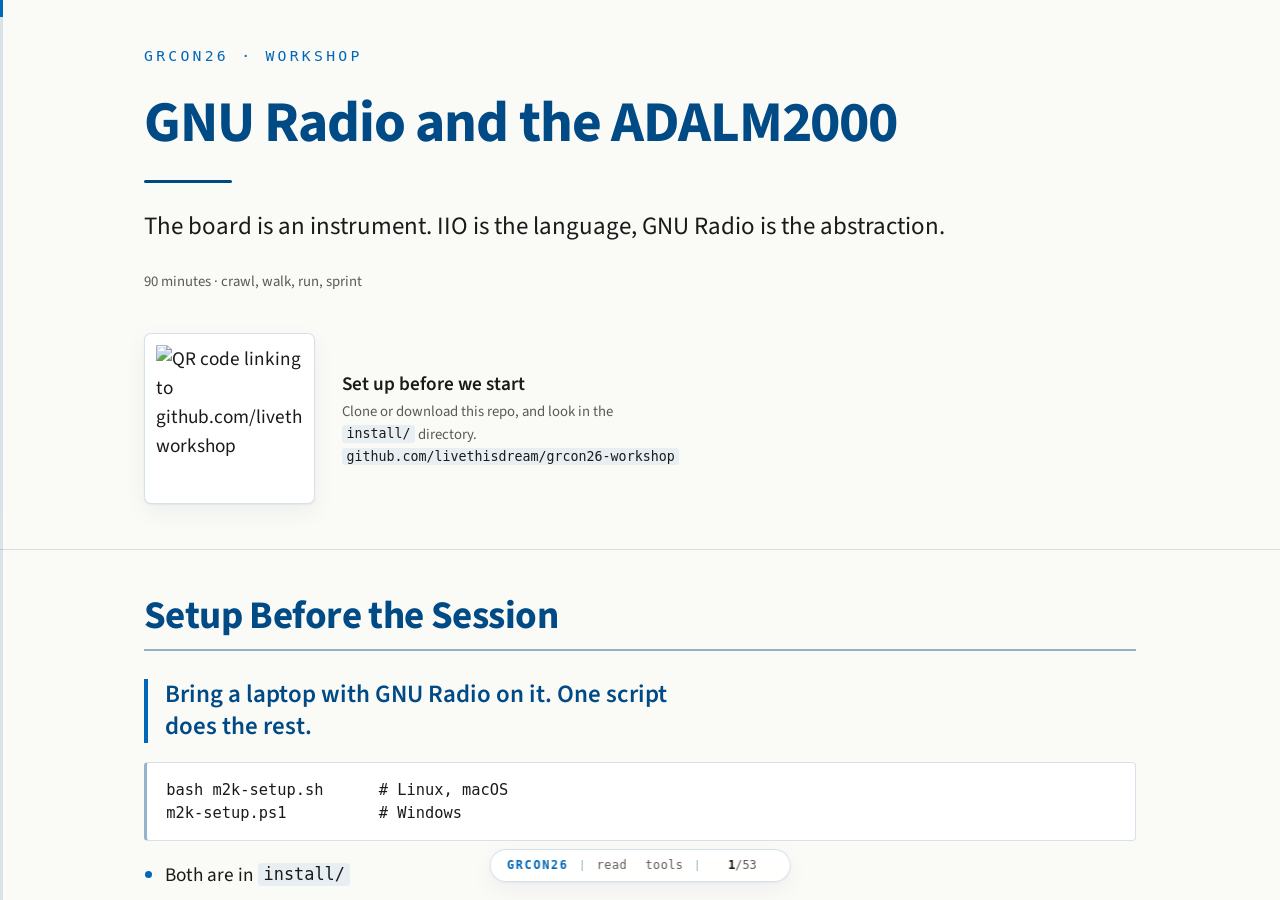
==== commit ddf799ca: "Make the callouts blue, and one to a frame Three changes, all the same idea: a frame raises its voic" ====
--- a/slides/index.html
+++ b/slides/index.html
@@ -54,6 +54,7 @@
        width. shell.js measures and places them. -->
   <div class="pop" id="sitepop" role="group" aria-label="Workshop links" hidden>
     <a href="https://github.com/livethisdream/grcon26-workshop">repository<kbd>git</kbd></a>
+    <a href="https://github.com/livethisdream/grcon26-workshop/blob/main/install/README.md">setup</a>
     <a href="https://github.com/livethisdream/grcon26-workshop/blob/main/docs/reading-iio-attributes.md">IIO handout</a>
     <a href="https://github.com/livethisdream/grcon26-workshop/blob/main/gr-m2k/README.md">block reference</a>
   </div>
@@ -79,13 +80,83 @@
      Opening
      =================================================================== -->
 
+<!-- ===================================================================
+     Opening
+     =================================================================== -->
+
 <section class="frame title-frame" id="title">
   <div class="wrap">
     <div class="course-mark">GRCon26 &middot; workshop</div>
     <h1>GNU&nbsp;Radio and the ADALM2000</h1>
     <div class="title-rule"></div>
-    <p class="lede">The board is the instrument. IIO is how you talk to it.</p>
-    <p class="meta">90 minutes &middot; crawl, walk, run &middot; nothing to install in the room</p>
+    <p class="lede">The board is an instrument. IIO is the language, GNU&nbsp;Radio is the abstraction.</p>
+    <p class="meta">90 minutes &middot; crawl, walk, run, sprint</p>
+    <div class="qr">
+      <img src="img/setup-qr.svg" width="176" height="176"
+           alt="QR code linking to github.com/livethisdream/grcon26-workshop">
+      <div class="qr-what">
+        <b>Set up before we start</b>
+        Clone or download this repo, and look in the <code>install/</code> directory.
+        <br><code>github.com/livethisdream/grcon26-workshop</code>
+      </div>
+    </div>
+  </div>
+</section>
+
+<section class="frame cut" id="setup" data-section="Setup">
+  <div class="wrap">
+    <h2>Setup Before the Session</h2>
+    <div class="stage">
+      <div class="present">
+        <p class="pull">Bring a laptop with GNU Radio on it. One script does the rest.</p>
+<pre><code>bash m2k-setup.sh      # Linux, macOS
+m2k-setup.ps1          # Windows</code></pre>
+      </div>
+      <div class="present">
+        <ul>
+          <li>Both are in <code>install/</code></li>
+          <li>Installs gr-iio, pylibiio, the blocks, the GRC block path, USB access</li>
+          <li>Linux: run it from bash</li>
+          <li>Windows: run it from the Radioconda Prompt</li>
+          <li>macOS: run at your own risk, untested</li>
+        </ul>
+      </div>
+    </div>
+    <div class="depth">
+      <p>Do this before you travel. It reaches the internet, and a conference
+      network is not the place to find that out.</p>
+      <p>The download, in full:</p>
+<pre><code>curl -fsSLO https://raw.githubusercontent.com/livethisdream/\
+grcon26-workshop/main/install/m2k-setup.sh
+bash m2k-setup.sh</code></pre>
+      <p>The script asks before it changes anything outside your own account —
+      the udev rule on Linux, the driver package on Windows. Download it and
+      read it first if you would rather; that is why the instructions do not
+      pipe it straight into a shell.</p>
+      <p><strong>There are two libraries called <code>iio</code> and you want
+      both.</strong> <code>from gnuradio import iio</code> is gr-iio, which
+      moves samples and arrives inside GNU Radio. <code>import iio</code> is
+      pylibiio, the binding around the C library, which reads and writes the
+      attributes gr-iio has no block for — pin direction, the trigger
+      registers, the supply calibration. Having one tells you nothing about
+      the other, and they break at different moments: gr-iio missing stops the
+      block from constructing, pylibiio missing stops it at the first
+      attribute write.</p>
+      <p>Neither comes from <code>pip install gr-m2k</code>, and that is
+      deliberate. gr-iio is on no package index at all. pylibiio wraps a
+      native library, so installing the wheel alone gives you an import that
+      fails at run time rather than at install time.</p>
+      <p><strong>One thing the script cannot do for a Mac.</strong> Every block
+      defaults to <code>ip:192.168.2.1</code>, the board's USB ethernet gadget.
+      Linux provides that natively and Windows provides it once ADI's driver
+      package is in; macOS does not provide it at all any more. So a Mac uses
+      the USB backend and the address is the bare <code>usb:</code>, which libiio
+      resolves by itself when one board is plugged in.</p>
+      <p>Restart gnuradio-companion after installing. A running one will not
+      pick up a block directory it did not have at launch.</p>
+      <p><code>install/README.md</code> in the repository has the same ground
+      in more detail, including the four commands to run by hand instead.</p>
+    </div>
   </div>
 </section>
 
@@ -95,20 +166,22 @@
     <div class="stage">
       <div class="present">
         <ul>
-          <li><strong>Crawl</strong> — IIO, and a loopback on the board's own generator</li>
-          <li><strong>Walk</strong> — the M2K blocks, and what each parameter writes</li>
-          <li><strong>Run</strong> — an SPI bus on the digital pins</li>
-        </ul>
-      </div>
-    </div>
-    <div class="depth">
-      <p>We will follow a crawl, walk, run approach. The crawl is a loopback:
-      the board's own generator into the board's own input, so a station with
-      no other hardware still has something to measure. The walk is what a
-      block parameter writes. The run is a protocol on the digital pins.</p>
-      <p>Setup is short and happens before the session: install the M2K
-      drivers and download the flowgraphs. Nothing else gets installed in the
-      room.</p>
+          <li>A quick board and IIO intro</li>
+          <li><strong>Crawl</strong> — blinky lights</li>
+          <li><strong>Walk</strong> — an SPI loopback</li>
+          <li><strong>Run</strong> — ultrasonic transducers</li>
+          <li><strong>Sprint</strong> — color detection</li>
+        </ul>
+      </div>
+    </div>
+    <div class="depth">
+      <p>The intro is the board and the language it speaks, and it is the only
+      part with no hardware moving. After that every part is a flowgraph you
+      can open: an LED on one pin, a three-wire bus on six, a 200-baud link
+      through four inches of air, and three colors measured at once.</p>
+      <p>Each one uses the same blocks as the one before it and adds one idea.
+      The ultrasonic and colorimeter demos run at the front of the room,
+      because there is one set of transducers and one colorimeter board.</p>
       <p><strong>Press <kbd>P</kbd></strong> to switch between the projected deck and
       these notes. The notes are always in the page, in both modes — the deck
       view hides them, it never drops them. Printing gives you the notes, one
@@ -118,12 +191,206 @@
 </section>
 
 <!-- ===================================================================
-     IIO
+     Part one -- the ADALM2000
      =================================================================== -->
 
+<section class="frame section-frame" id="sec-m2k" data-section="ADALM2000">
+  <div class="wrap">
+    <div class="sec-n">Part one</div>
+    <h2>The ADALM2000</h2>
+    <p class="lede">A bench in a box, on a header you can reach with a jumper wire.</p>
+  </div>
+</section>
+
+<section class="frame cut" id="m2k-board" data-section="ADALM2000">
+  <div class="wrap">
+    <h2>The Board</h2>
+    <div class="stage split">
+      <div class="present">
+        <figure class="shot">
+          <img src="img/adalm2000.jpg" alt="An ADALM2000: a small blue and grey module with a USB cable out of one end and a ribbon of thirty colored jumper wires plugged into the header on the other. The pin legend is printed on the case just above the header.">
+          <figcaption>An ADALM2000 with the flying-lead cable on its header.</figcaption>
+        </figure>
+      </div>
+      <div class="present">
+        <ul>
+          <li>USB powered, palm sized, about $200</li>
+          <li>Two scope inputs, two generators, sixteen digital pins, two supplies</li>
+          <li>All of it lands on one header</li>
+        </ul>
+        <p class="pull">One cable to the laptop. Everything else comes off the header.</p>
+      </div>
+    </div>
+    <div class="depth">
+      <p>The unit on the bench for this material is a Rev.D with a Zynq 7010 and
+      firmware v0.33, reached over the network backend at
+      <code>ip:192.168.2.1</code>. USB passthrough is not in use.</p>
+      <p>Choosing the M2K as the board for a workshop solves a scarcity problem
+      as much as a teaching one. Twenty participants can each have something
+      that is a scope, a generator and a logic analyzer at once, and the
+      interesting hardware &mdash; the colorimeter, the ultrasonic transducers
+      &mdash; can be a single instructor unit that everybody watches.</p>
+      <p>It also puts a real constraint in front of the room: the board is
+      12-bit, it is rate-limited, and it is wrong about its own volts until you
+      calibrate it.</p>
+    </div>
+  </div>
+</section>
+
+<section class="frame cut" id="m2k-pinout" data-section="ADALM2000">
+  <div class="wrap">
+    <h2>The Header</h2>
+    <div class="stage split">
+      <div class="present">
+        <figure class="shot">
+          <img src="img/adalm2000-pin-wires.png" alt="Analog Devices' ADALM2000 pinout drawing. The top row of the header reads 1+, 2+, ground, V+, W1, ground, trigger in, then digital I/O 0 through 7. The bottom row reads 1-, 2-, ground, V-, W2, ground, trigger out, then digital I/O 8 through 15. Each pin is drawn in the color of its own flying lead.">
+          <figcaption>Every signal in this workshop is a jumper wire onto one of these pins.</figcaption>
+        </figure>
+      </div>
+      <div class="present">
+        <div class="tablewrap"><table>
+          <tr><th>pin</th><th>what we do with it</th></tr>
+          <tr><td><code>DIO0&ndash;2</code></td><td>SCLK, MOSI, CS out</td></tr>
+          <tr><td><code>DIO4&ndash;6</code></td><td>the same three, read back</td></tr>
+          <tr><td><code>DIO13&ndash;15</code></td><td>the colorimeter's R, G, B</td></tr>
+          <tr><td><code>W1</code> &middot; <code>1+</code></td><td>the ultrasonic link</td></tr>
+          <tr><td><code>V+</code> &middot; <code>V-</code></td><td>rails for an add-on board</td></tr>
+        </table></div>
+      </div>
+    </div>
+    <div class="depth">
+      <p>Those pin choices are conventions of this repository, not constraints
+      of the board. Every block takes each pin from its own dropdown, so any
+      six free DIO pins in any order carry the SPI bus as well. Contiguous is
+      what the workshop ships, because contiguous is what twenty people can
+      wire without a diagram each.</p>
+      <p>Three of them are not free choices. <code>DIO13</code>,
+      <code>DIO14</code> and <code>DIO15</code> are wired to the colorimeter
+      board's LED select lines, and <code>V+</code> and <code>V-</code> are
+      what power its op amp &mdash; those come off that board's schematic, and
+      <code>docs/colorimeter-board.md</code> is where they were recovered
+      from.</p>
+      <p><strong>A pin is an input or an output, never both.</strong> Nothing
+      in GNU&nbsp;Radio can see across two blocks, so a pin claimed by a source
+      and a sink at once is the one wiring mistake the software will not catch
+      for you.</p>
+    </div>
+  </div>
+</section>
+
+<section class="frame cut" id="m2k-what" data-section="ADALM2000">
+  <div class="wrap">
+    <h2>Analog, Digital and DC</h2>
+    <div class="stage split">
+      <div class="present">
+        <ul>
+          <li><strong>AIO</strong> — 2 inputs at 100&nbsp;MS/s, 2 outputs at 75&nbsp;MS/s</li>
+          <li><strong>DIO</strong> — 16 pins, each one an input or an output</li>
+          <li><strong>DC</strong> — two programmable rails, V+ and V&minus;</li>
+        </ul>
+      </div>
+      <div class="present">
+        <p>Three resources, and the instruments fall out of them: oscilloscope,
+        spectrum analyzer, signal generator, logic analyzer, pattern generator,
+        voltmeter, power supply.</p>
+        <p class="pull">We reach all of it through 14 IIO devices.</p>
+      </div>
+    </div>
+    <div class="depth">
+      <p>"Six instruments" is how the board is sold and it is the wrong count
+      in both directions. There are not six separate pieces of hardware in
+      there &mdash; there is one ADC pair, one DAC pair, sixteen pins and a
+      supply. And what you can build out of those three is not a fixed list of
+      six: a spectrum analyzer and an oscilloscope are the same converter with
+      different arithmetic after it, and the arithmetic is the part
+      GNU&nbsp;Radio is for.</p>
+      <p>So the useful split is by resource rather than by instrument. AIO is
+      what the scope and the generator share. DIO is what the logic analyzer
+      and the pattern generator share, sixteen pins on one word and one sample
+      clock. DC is the two supplies, which have no instrument at all in
+      GNU&nbsp;Radio until you give them one.</p>
+      <p>The board is 12-bit, it is rate-limited, and it is wrong about its own
+      volts until you calibrate it. None of that shows up in the marketing
+      count either.</p>
+    </div>
+  </div>
+</section>
+
+<section class="frame cut" id="m2k-devices" data-section="ADALM2000">
+  <div class="wrap">
+    <h2>The 14 IIO Devices</h2>
+    <div class="stage">
+      <div class="present">
+        <ul>
+          <li>One context. <strong>Fourteen IIO devices</strong></li>
+          <li>Nothing in the tree says which one is "the scope"</li>
+          <li>One instrument setting can span three of them</li>
+        </ul>
+        <p class="pull">ADI built Scopy to access these.</p>
+      </div>
+      <div class="present">
+<pre><code>m2k-adc              the scope's samples
+m2k-adc-trigger      when it starts
+m2k-fabric           input range, power-down
+m2k-dac-a  m2k-dac-b the two generators
+m2k-dds              their tone mode
+m2k-logic-analyzer-rx  digital in
+m2k-logic-analyzer-tx  digital out
+ad9963  ad5627  ad5625  pll  xadc</code></pre>
+      </div>
+    </div>
+    <div class="depth">
+      <p>This is the gap the workshop exists to close. "Set the scope's input
+      range to &plusmn;2.5&nbsp;V" is one control on the instrument. In IIO it is an attribute on
+      <code>m2k-fabric</code>, while the samples come from <code>m2k-adc</code> and the trigger
+      lives on <code>m2k-adc-trigger</code> — three devices for one idea.</p>
+      <p>That is also the concrete reason a stock <em>IIO Device Source</em> cannot
+      express an M2K scope channel: its <code>params</code> field writes to exactly one
+      device. Three devices need three blocks, wired by hand, in the right order.</p>
+      <p>One more: <code>m2k-logic-analyzer</code> and <code>m2k-logic-analyzer-rx</code> are
+      different devices, and only the <code>-rx</code> one has scan indices — which means
+      only the <code>-rx</code> one can stream. libiio cannot buffer a channel that has no scan index, and nothing tells you except silence.</p>
+    </div>
+  </div>
+</section>
+
+<section class="frame cut" id="m2k-scopy" data-section="ADALM2000">
+  <div class="wrap">
+    <h2>Scopy</h2>
+    <div class="stage">
+      <div class="present">
+        <figure class="shot canvas">
+          <img src="img/osc-main1.png" alt="Scopy's oscilloscope window. A left rail lists Oscilloscope, Spectrum Analyzer, Network Analyzer, Signal Generator, Logic Analyzer, Pattern Generator, Digital IO, Voltmeter, Power Supply, Debugger and Calibration. The plot shows an orange square wave above a purple sine wave, and a right panel carries time base, position and volts-per-division controls.">
+          <figcaption>ADI's own front end for the board.</figcaption>
+        </figure>
+      </div>
+    </div>
+    <div class="depth">
+      <p>Scopy is where most people meet this board. Open it once and the
+      fourteen devices look like a bench, because somebody has already done
+      the arranging. Every instrument in it writes
+      the same attributes a flowgraph writes. Nothing it can do is unavailable
+      further down; it is a very good arrangement of the same surface.</p>
+      <p>What it is not is programmable in GNU&nbsp;Radio's sense. Scopy shows
+      you a signal; it does not hand the samples to a filter you wrote, and it
+      has no notion of a flowgraph. That is the gap the rest of this session
+      is about &mdash; not that Scopy is missing something, but that a DSP tool
+      wants the board as a source and a sink rather than as an application.</p>
+      <p>It installs separately from anything here and nothing in this
+      workshop needs it. Bring it if you want a second opinion on what a pin
+      is doing; the bench checklist used its Digital&nbsp;IO panel exactly that
+      way.</p>
+    </div>
+  </div>
+</section>
+
+<!-- ===================================================================
+     Part two -- IIO
+     =================================================================== -->
+
 <section class="frame section-frame" id="sec-iio" data-section="IIO">
   <div class="wrap">
-    <div class="sec-n">Part one</div>
+    <div class="sec-n">Part two</div>
     <h2>IIO</h2>
     <p class="lede">Industrial I/O: the kernel's answer to "what is this converter, and what is it set to?"</p>
   </div>
@@ -131,18 +398,16 @@
 
 <section class="frame cut" id="iio-what" data-section="IIO">
   <div class="wrap">
-    <h2>What IIO is</h2>
+    <h2>What Is IIO</h2>
     <div class="stage">
       <div class="present">
         <ul>
           <li>Kernel subsystem for <strong>ADCs, DACs, sensors</strong></li>
           <li>One driver model, one sysfs layout, one sample path</li>
           <li>A thermometer, a scope front end, a software radio — same shape</li>
-        </ul>
-      </div>
-      <div class="present callout">
-        <p><strong>libiio</strong> over it. <strong>gr-iio</strong> over that — in
-        GNU&nbsp;Radio since 3.10.</p>
+          <li><strong>libiio</strong> over it, <strong>gr-iio</strong> over that
+          — in GNU&nbsp;Radio since 3.10</li>
+        </ul>
       </div>
     </div>
     <div class="depth">
@@ -164,7 +429,7 @@
 
 <section class="frame cut" id="iio-tree" data-section="IIO">
   <div class="wrap">
-    <h2>Four nouns, and that is the whole model</h2>
+    <h2>The IIO Model</h2>
     <div class="stage">
       <div class="present">
 <pre><code>context      ip:192.168.2.1
@@ -191,52 +456,16 @@
       also context attributes, which on the M2K carry the factory calibration
       constants — <code>cal,ad9963_adc_ch0_gain</code> and friends.</p>
       <p><code>iio_info</code> prints all of it and is already on your machine if libiio
-      is. <code>./iio_discover.py --json</code> in the repo captures the same tree to a file so you can read it later, on a laptop with no board attached — which is
+      is. <code>./iio-tools/iio_discover.py --json</code> in the repo captures the same tree to a file so you can read it later, on a laptop with no board attached — which is
       how twenty people share one M2K.</p>
       <p>An attribute whose name ends <code>_available</code> is not a knob. It is the list of legal values for the knob whose name it shares, published by the hardware itself. The generated GRC dropdowns come from that list.</p>
     </div>
   </div>
 </section>
 
-<section class="frame cut" id="iio-rule" data-section="IIO">
-  <div class="wrap">
-    <h2>A <code>_raw</code> value is not a measurement</h2>
-    <div class="stage">
-      <div class="present">
-        <p class="pull">real value = (raw + offset) &times; scale</p>
-        <ul>
-          <li>Offset <strong>before</strong> scale, not after</li>
-          <li>Offset in counts; scale converts counts to the unit</li>
-        </ul>
-      </div>
-      <div class="present callout">
-        <p>The ABI fixes the unit. <code>voltage</code> &rarr; millivolts.
-        <code>temp</code> &rarr; millidegrees.</p>
-      </div>
-    </div>
-    <div class="depth">
-      <p>If a participant remembers one thing from the IIO half of this session,
-      this is a good candidate. Every plausible-looking wrong answer in an IIO
-      flowgraph comes from a number still in counts that something downstream
-      reads as volts, or from applying the offset on the wrong side of the
-      multiply.</p>
-      <p>The sub-unit choice is deliberate: the values are integers, so
-      millivolts and millidegrees keep useful resolution without floating point
-      in the kernel. Twenty-four channel types have a fixed unit this way; the
-      full table is in <code>docs/reading-iio-attributes.md</code>, generated from the
-      kernel's own ABI documentation by <code>iio_explain.py --glossary</code>.</p>
-      <p><strong>The M2K is where this rule runs out.</strong> Its scope does not
-      publish a usable <code>scale</code> — libm2k computes the conversion itself, and
-      volts-per-count turns out to depend on the sample rate through the
-      decimation filter's gain. That is the subject of <code>m2k_scale.py</code>, and
-      it is the reason the analog blocks exist at all.</p>
-    </div>
-  </div>
-</section>
-
 <section class="frame cut" id="iio-names" data-section="IIO">
   <div class="wrap">
-    <h2>The name is a sentence</h2>
+    <h2>Attribute Name Grammar</h2>
     <div class="stage">
       <div class="present">
 <pre><code>{in|out}_{type}{index}[_{modifier}]_{info}
@@ -257,7 +486,7 @@
       <p>The grammar is worth teaching because it makes an unfamiliar attribute
       readable without documentation. <code>in_temp0_calibbias</code> parses on sight:
       a calibration offset, in counts, on the device's first temperature channel.</p>
-      <p><code>iio_explain.py</code> does exactly this parse and then quotes the kernel's
+      <p><code>iio-tools/iio_explain.py</code> does exactly this parse and then quotes the kernel's
       own words for the <code>info</code> part — 826 documented attribute names, fetched
       from <code>Documentation/ABI/testing/sysfs-bus-iio</code> and cached in the repo so
       it works offline.</p>
@@ -272,7 +501,7 @@
 
 <section class="frame cut" id="iio-gr" data-section="IIO">
   <div class="wrap">
-    <h2>What gr-iio gives you, and what it does not</h2>
+    <h2>GR-IIO</h2>
     <div class="stage split-r">
       <div class="present">
         <ul>
@@ -282,25 +511,30 @@
         <p class="pull">A general-purpose block cannot know what a board is.</p>
       </div>
       <div class="present">
-        <div class="tablewrap"><table>
-          <tr><th>parameter</th><th>the problem</th></tr>
-          <tr><td><code>IIO context URI</code></td><td>no example of a legal value</td></tr>
-          <tr><td><code>Device Name/ID</code></td><td>which devices exist, spelled how?</td></tr>
-          <tr><td><code>PHY Device</code></td><td>"PHY" means nothing here</td></tr>
-          <tr><td><code>Channels</code></td><td>a Python list you must already know</td></tr>
-          <tr><td><code>Decimation</code></td><td>factor, or samples dropped?</td></tr>
-          <tr><td><code>Parameters</code></td><td>free text, unguessable naming rule</td></tr>
-        </table></div>
-      </div>
-    </div>
-    <div class="depth">
+        <figure class="shot">
+          <img src="img/grc-iio-device-source.png" alt="The stock IIO Device Source block on the GNU Radio Companion canvas, filled in for an M2K scope channel: IIO context URI ip:...68.2.1, Device Name m2k-adc, an empty PHY Device Name, Channels voltage0, Buffer size 16.384k, Decimation 1, and a Parameters field showing sampl...y=1000000, both ends of the string cut off by the block's own width.">
+          <figcaption>The stock block, filled in for one M2K scope channel. Two of the values do not fit on it.</figcaption>
+        </figure>
+      </div>
+    </div>
+    <div class="depth">
+      <p>Every field, and where its value lives:</p>
+      <div class="tablewrap"><table>
+        <tr><th>parameter</th><th>the problem</th></tr>
+        <tr><td><code>IIO context URI</code></td><td>no example of a legal value</td></tr>
+        <tr><td><code>Device Name/ID</code></td><td>which devices exist, spelled how?</td></tr>
+        <tr><td><code>PHY Device</code></td><td>"PHY" means nothing here</td></tr>
+        <tr><td><code>Channels</code></td><td>a Python list you must already know</td></tr>
+        <tr><td><code>Decimation</code></td><td>factor, or samples dropped?</td></tr>
+        <tr><td><code>Parameters</code></td><td>free text, unguessable naming rule</td></tr>
+      </table></div>
       <p>This is not a complaint about gr-iio. The block is correct and it is
       general, and general is what an in-tree block has to be. But a participant
       opening it for the first time has no way to make progress, because every
       field wants a value that lives somewhere else — in <code>iio_info</code> output,
       in a driver, in a datasheet.</p>
       <p>There are two ways to close that gap. One is a discovery tool that shows
-      you the tree and hands you the field values: <code>iio_browse.py</code> in the
+      you the tree and hands you the field values: <code>iio-tools/iio_browse.py</code> in the
       repo does that, and it can generate a GRC block definition from a capture,
       dropdowns and all, because the legal values are in the capture already.</p>
       <p>The other is to stop asking the participant to think in IIO at all, and
@@ -312,8 +546,8 @@
 
 <section class="frame read-only" id="iio-meaning" data-section="IIO">
   <div class="wrap">
-    <h2>Where meaning comes from</h2>
-    <p>Reference. Every line <code>iio_explain.py</code> prints is tagged with its source,
+    <h2>Provenance Tags</h2>
+    <p>Reference. Every line <code>iio-tools/iio_explain.py</code> prints is tagged with its source,
     so fact, convention and guesswork stay distinguishable.</p>
     <div class="tablewrap"><table>
       <tr><th>tag</th><th>source</th><th>trust</th></tr>
@@ -324,7 +558,7 @@
       <tr><td><code>[overlay: sourced]</code></td><td>traced to vendor source</td><td>good, not bench-checked</td></tr>
       <tr><td><code>[overlay: UNVERIFIED]</code></td><td>written from documentation</td><td><strong>do not teach as fact</strong></td></tr>
     </table></div>
-    <p><code>./iio_explain.py FILE --unknown</code> reports how much of a capture is
+    <p><code>./iio-tools/iio_explain.py FILE --unknown</code> reports how much of a capture is
     explained and by what. On the real M2K capture that is 57%: real hardware
     exposes a great deal the ABI never described, mostly logic-analyzer trigger
     attributes.</p>
@@ -332,206 +566,20 @@
 </section>
 
 <!-- ===================================================================
-     The ADALM2000
+     Part three -- the blocks
      =================================================================== -->
 
-<section class="frame section-frame" id="sec-m2k" data-section="ADALM2000">
-  <div class="wrap">
-    <div class="sec-n">Part two</div>
-    <h2>The ADALM2000</h2>
-    <p class="lede">A bench in a box — and, underneath, fourteen IIO devices that have never heard of each other.</p>
-  </div>
-</section>
-
-<section class="frame cut" id="m2k-what" data-section="ADALM2000">
-  <div class="wrap">
-    <h2>One board, six instruments</h2>
-    <div class="stage">
-      <div class="present">
-        <ul>
-          <li>Scope — 2 channels, 100&nbsp;MS/s</li>
-          <li>Generator — 2 channels, 75&nbsp;MS/s</li>
-          <li>16 digital pins, in or out</li>
-          <li>Two power rails</li>
-        </ul>
-        <p class="pull">It costs $200, and it is the input device for everything else in this room.</p>
-      </div>
-      <div class="present callout">
-        <p>Every other board sits on its <strong>input side</strong>. The M2K is the
-        instrument; nothing else is.</p>
-      </div>
-    </div>
-    <div class="depth">
-      <p>The unit on the bench for this material is a Rev.D with a Zynq 7010 and
-      firmware v0.33, reached over the network backend at
-      <code>ip:192.168.2.1</code>. USB passthrough is not in use.</p>
-      <p>Choosing the M2K as the input device solves a scarcity problem as much
-      as a pedagogical one. Twenty participants can each have a board that is a
-      scope, a generator and a logic analyzer at once, and the interesting
-      hardware — the colorimeter, the ultrasonic transducers — can be a single
-      instructor unit feeding many receive-only stations.</p>
-      <p>It also puts a real constraint in front of the room: the board is 12-bit, it is rate-limited, and it is wrong about its own volts until you calibrate it.</p>
-    </div>
-  </div>
-</section>
-
-<section class="frame cut" id="m2k-devices" data-section="ADALM2000">
-  <div class="wrap">
-    <h2>Underneath, it is not an instrument at all</h2>
-    <div class="stage">
-      <div class="present">
-        <ul>
-          <li>One context. <strong>Fourteen IIO devices</strong></li>
-          <li>Nothing in the tree says which one is "the scope"</li>
-          <li>One Scopy knob can span three of them</li>
-        </ul>
-      </div>
-      <div class="present">
-<pre><code>m2k-adc              the scope's samples
-m2k-adc-trigger      when it starts
-m2k-fabric           input range, power-down
-m2k-dac-a  m2k-dac-b the two generators
-m2k-dds              their tone mode
-m2k-logic-analyzer-rx  digital in
-m2k-logic-analyzer-tx  digital out
-ad9963  ad5627  ad5625  pll  xadc</code></pre>
-      </div>
-    </div>
-    <div class="depth">
-      <p>This is the gap the workshop exists to close. "Set the scope's input
-      range to &plusmn;2.5&nbsp;V" is one knob in Scopy. In IIO it is an attribute on
-      <code>m2k-fabric</code>, while the samples come from <code>m2k-adc</code> and the trigger
-      lives on <code>m2k-adc-trigger</code> — three devices for one idea.</p>
-      <p>That is also the concrete reason a stock <em>IIO Device Source</em> cannot
-      express an M2K scope channel: its <code>params</code> field writes to exactly one
-      device. Three devices need three blocks, wired by hand, in the right order.</p>
-      <p>One more: <code>m2k-logic-analyzer</code> and <code>m2k-logic-analyzer-rx</code> are
-      different devices, and only the <code>-rx</code> one has scan indices — which means
-      only the <code>-rx</code> one can stream. libiio cannot buffer a channel that has no scan index, and nothing tells you except silence.</p>
-    </div>
-  </div>
-</section>
-
-<section class="frame cut" id="m2k-scopy" data-section="ADALM2000">
-  <div class="wrap">
-    <h2>Scopy, and what is under it</h2>
-    <div class="stage">
-      <div class="present">
-        <ul>
-          <li><strong>Scopy</strong> — ADI's instrument GUI</li>
-          <li>built on <strong>libm2k</strong>, built on libiio</li>
-          <li>under that: the attributes we just read</li>
-        </ul>
-      </div>
-      <div class="present callout">
-        <p>Scopy is the <strong>second opinion</strong>. Disagree with it and one of
-        you is wrong.</p>
-      </div>
-    </div>
-    <div class="depth">
-      <p>Scopy is not a competitor to what we are building. It is an instrument;
-      GNU&nbsp;Radio is a signal processing environment. Scopy shows you a waveform and will not let you filter it, decode it, demodulate it, or wire its output into anything else.</p>
-      <p>What Scopy is worth to this session is calibration of expectations. It
-      is the tool everyone in the room can already drive, and every knob in it
-      has a name we are about to map onto a sysfs attribute. Starting from
-      "you know what the range control does" is a much shorter walk than
-      starting from <code>m2k-fabric</code>.</p>
-      <p>Open it when a measurement looks wrong. The bench work behind these slides did that repeatedly, and each disagreement pointed at a real error.</p>
-    </div>
-  </div>
-</section>
-
-<section class="frame cut" id="m2k-translation" data-section="ADALM2000">
-  <div class="wrap">
-    <h2>Scopy's knobs, as sysfs names</h2>
-    <div class="stage">
-      <div class="present">
-<pre><code>gain               -> M2kAnalogIn::setRange
-                      Oscilloscope
-
-trigger_level      -> M2kHardwareTrigger::setAnalogLevelRaw
-                      Trigger
-
-oversampling_ratio -> M2kAnalogIn::setOversamplingRatio
-                      Oscilloscope</code></pre>
-      </div>
-      <div class="present">
-        <ul>
-          <li>libm2k is the translation table — and machine-readable</li>
-          <li>If libm2k touches it, driving the board needs it</li>
-          <li>The method name says which instrument</li>
-        </ul>
-      </div>
-    </div>
-    <div class="depth">
-      <p>The kernel says what an attribute <em>means</em>. It cannot say whether you
-      will ever need it. For this board libm2k can, because Scopy itself runs on
-      libm2k: anything it reads or writes is something driving the M2K as an instrument requires.</p>
-      <p><strong>Absence is not a verdict.</strong> <code>scale</code> and <code>offset</code> are
-      not in that table, because libm2k computes the scope's conversion itself
-      instead of reading them back. That means "not part of this board's
-      instrument abstraction", not "unimportant" — they remain central to every
-      other IIO device you will ever meet.</p>
-      <p>It is a text scan of vendor source, not an API contract. A strong hint
-      about relevance, which is exactly what it is sold as.</p>
-    </div>
-  </div>
-</section>
-
-<section class="frame cut" id="m2k-traps" data-section="ADALM2000">
-  <div class="wrap">
-    <h2>Four things the board will not tell you</h2>
-    <div class="stage">
-      <div class="present">
-        <ul>
-          <li><strong>The ADC always returns both channels, interleaved.</strong></li>
-          <li><strong>The front end comes up powered down</strong> — and gives a flat line, not an error.</li>
-          <li><strong>Volts-per-count depends on the sample rate.</strong></li>
-          <li><strong>Cyclic buffers quantise frequency</strong> to multiples of <code>rate/N</code>.</li>
-        </ul>
-      </div>
-      <div class="present callout trap">
-        <p>Every one of these presents as a plausible wrong answer. None of them
-        raises an error.</p>
-      </div>
-    </div>
-    <div class="depth">
-      <p><strong>Interleaving.</strong> gr-iio splits a two-channel buffer as if it
-      were one, so the time base runs 2&times; slow and the result presents as a tone
-      at exactly Nyquist. If you ever see a signal sitting precisely at Nyquist,
-      suspect this first.</p>
-      <p><strong>Power-down.</strong> Clear <code>powerdown</code> on <code>m2k-fabric</code>. An
-      uninitialised board returns a flat line that looks like a quiet input.</p>
-      <p><strong>Volts per count.</strong> The decimation filter has gain, so the
-      conversion moves with the rate — and the same correction applies to the
-      trigger level, which otherwise sits about 9% away from where the scope says
-      it is. That arithmetic is <code>m2k_scale.py</code>; it is a fixed property of the
-      converters, not a per-board calibration.</p>
-      <p><strong>Cyclic quantization.</strong> A repeating N-sample buffer can only
-      produce multiples of <code>rate/N</code>, so asking for 10&nbsp;kHz gets you 9979.2&nbsp;Hz
-      and that is correct behavior, not a defect.</p>
-      <p>There are a dozen more in the project note, and most of them took a
-      bench session to find. The blocks in the next section exist largely so that
-      a participant does not have to re-find them.</p>
-    </div>
-  </div>
-</section>
-
-<!-- ===================================================================
-     The blocks
-     =================================================================== -->
-
 <section class="frame section-frame" id="sec-blocks" data-section="The blocks">
   <div class="wrap">
     <div class="sec-n">Part three</div>
-    <h2>Six new blocks</h2>
-    <p class="lede">The instrument, in GNU&nbsp;Radio's vocabulary. Two lines of setup, no build step.</p>
+    <h2>GNU Radio Blocks for the M2K</h2>
+    <p class="lede">The instrument, in GNU&nbsp;Radio's vocabulary.</p>
   </div>
 </section>
 
 <section class="frame" id="blocks-map" data-section="The blocks">
   <div class="wrap wide">
-    <h2>What is in <code>[ADALM2000]</code></h2>
+    <h2>The Six Blocks</h2>
         <div class="grid2">
           <div class="card"><h3>M2K Analog Source</h3><p>the scope — samples, range, trigger</p></div>
           <div class="card"><h3>M2K Analog Sink</h3><p>the generator</p></div>
@@ -543,10 +591,10 @@
 <pre><code>source gr-m2k/env.sh
 gnuradio-companion flowgraphs/m2k_blinky.grc</code></pre>
     <div class="depth">
-      <p>Two environment variables, no build step, nothing to install.
-      <code>[ADALM2000]</code> appears in the block tree. That constraint — a workshop
-      that installs nothing in the room — shaped more of this than any other
-      single decision.</p>
+      <p>Two environment variables and no build step: <code>[ADALM2000]</code>
+      appears in the block tree. Keeping the room's setup to one script,
+      run before anybody travels, shaped more of this than any other single
+      decision.</p>
       <p>Beside the six blocks there are two plain Python modules that import
       nothing at all: <code>m2k_scale.py</code> holds the counts-to-volts arithmetic and
       <code>m2k_calibrate.py</code> is a standalone script that runs once per session. The
@@ -557,9 +605,138 @@
   </div>
 </section>
 
-<section class="frame cut" id="blocks-blinky" data-section="The blocks">
-  <div class="wrap">
-    <h2>First, make an LED blink</h2>
+<section class="frame cut" id="blocks-rules" data-section="The blocks">
+  <div class="wrap">
+    <h2>Three Block Design Rules</h2>
+    <div class="stage">
+      <div class="present">
+        <ol>
+          <li><strong>No IIO vocabulary on the face of a block.</strong> Asserted by a test.</li>
+          <li><strong>Every dropdown starts at "leave alone."</strong> Open a block, close it, nothing is written.</li>
+          <li><strong>The legal values come from the hardware.</strong></li>
+        </ol>
+      </div>
+      <div class="present">
+        <ul>
+          <li>The meaning travels with the block</li>
+          <li>The Documentation tab carries the kernel's own words</li>
+        </ul>
+      </div>
+    </div>
+    <div class="depth">
+      <p>Rule 2 is the one that is easy to get wrong. A shown value must never
+      mean a value written to the hardware — otherwise opening a block to read it
+      changes the board's state, and a participant's debugging becomes
+      non-reproducible.</p>
+      <p>A fourth rule, learned the hard way: <strong>quote every option label.</strong>
+      <code>option_labels: [On, Off]</code> silently becomes <code>True / False</code>, because
+      YAML 1.1 reads those as booleans. There is a test.</p>
+      <p>One capability is still missing. GNU&nbsp;Radio cannot control a power
+      rail at all, so there is no block for the M2K's two supplies yet; the
+      setpoint spans four places, including the context <code>cal,*</code>
+      attributes.</p>
+      <p>And a fifth rule, same category: GRC's <code>dtype: enum</code> values are
+      raw strings. <code>'0' + '3'</code> concatenates, <code>int("'6'")</code> raises, and an assert
+      that raises makes GRC fall back to defaults without saying so.</p>
+    </div>
+  </div>
+</section>
+
+<section class="frame cut" id="blocks-analog-source" data-section="The blocks">
+  <div class="wrap">
+    <h2>M2K Analog Source</h2>
+    <div class="stage split-r">
+      <div class="present">
+        <ul>
+          <li>Every parameter says what it does and what its values are</li>
+          <li>No IIO vocabulary anywhere on the block</li>
+        </ul>
+        <p class="pull">One block spans three IIO devices. The stock source writes to one.</p>
+      </div>
+      <div class="present">
+        <figure class="shot">
+          <img src="img/grc-analog-source.png" alt="The M2K Analog Source block on the GNU Radio Companion canvas, listing address, channels, sample rate, input range, output type and trigger.">
+          <figcaption>This is the <strong>M2K Analog Source</strong> block on the <code>m2k_scope.grc</code> canvas.</figcaption>
+        </figure>
+      </div>
+    </div>
+    <div class="depth">
+      <p>Every parameter, and the IIO attribute it quietly becomes:</p>
+      <div class="tablewrap"><table class="params">
+          <tr><th>parameter</th><th>quietly becomes</th></tr>
+          <tr><td>M2K address</td><td>context URI</td></tr>
+          <tr><td>Channel 1 / 2 on</td><td>the channel list</td></tr>
+          <tr><td>Sample rate</td><td><code>sampling_frequency</code> on <code>m2k-adc</code></td></tr>
+          <tr><td>Input range</td><td><code>gain</code> on <code>m2k-fabric</code></td></tr>
+          <tr><td>Output: volts / counts</td><td>the port's data type</td></tr>
+          <tr><td>Trigger on / when / level</td><td><code>m2k-adc-trigger</code></td></tr>
+        </table></div>
+      <p>The dropdowns are not hand-written. The hardware publishes
+      <code>sampling_frequency_available</code>, and that list is what the block offers —
+      six exact rates from 100&nbsp;MS/s down to 1&nbsp;kS/s. An earlier version computed
+      them as 100&nbsp;MS/s divided by the oversampling ratio and wrongly excluded
+      1&nbsp;kS/s. <strong>When the hardware publishes a list, the list wins.</strong></p>
+      <p><strong>GRC refuses illegal combinations, rather than the board discovering them at run time.</strong>
+      No channels enabled, a zero buffer, or — the one that matters — a trigger
+      level outside the input range you picked, which could never fire and about
+      which nothing else would ever complain.</p>
+      <p>Fields appear and disappear with what they depend on: the trigger
+      condition and level only exist once the trigger is on, and a channel's range field only exists once you enable that channel.</p>
+    </div>
+  </div>
+</section>
+
+<section class="frame cut" id="blocks-digital" data-section="The blocks">
+  <div class="wrap">
+    <h2>M2K Digital Source and Sink</h2>
+    <div class="stage">
+      <div class="present">
+        <ul>
+          <li>16 DIO pins; a block claims what it needs</li>
+          <li><strong>Number of pins</strong> 3 &rarr; three dropdowns</li>
+          <li>Each takes an optional label — <code>MOSI (DIO7)</code> in an error</li>
+          <li>The list is the port order, not a range</li>
+        </ul>
+      </div>
+      <div class="present callout">
+        <p>A pin is an input <em>or</em> an output. GRC cannot see across two
+        blocks — that one is yours.</p>
+      </div>
+    </div>
+    <div class="depth">
+      <p>Each line also takes an optional <strong>label</strong>. It changes no
+      behavior whatever — GRC draws a port's name from the block definition and
+      will not evaluate a template — but it means a mistake reports itself as
+      <code>MOSI (DIO7)</code> rather than <code>DIO7</code>.</p>
+      <p><strong>Nothing here is protocol-aware.</strong> Three pins are three pins,
+      whether they are a clock, data and select or a latch strobe beside a data
+      bus. Which of those it is belongs to whatever block reads them next.</p>
+      <p>The parameters count from 1 and the ports from 0, so Pin&nbsp;1 is the port
+      drawn <code>pin0</code>. GRC numbers cloned ports itself and will not take a
+      template for it — a wart, not a decision.</p>
+      <p><code>generate_digital_grc.py</code> writes both block definitions.
+      Sixteen pins and sixteen names, twice over, is six hundred lines that differ
+      only by an index, and a source and a sink that drifted apart there would
+      wire a bus backwards with both halves apparently running. We commit the generated files, and a test fails if they stop matching.</p>
+    </div>
+  </div>
+</section>
+
+<!-- ===================================================================
+     Part four -- crawl
+     =================================================================== -->
+
+<section class="frame section-frame" id="sec-crawl" data-section="Crawl">
+  <div class="wrap">
+    <div class="sec-n">Part four</div>
+    <h2>Crawl: Blinky Lights</h2>
+    <p class="lede">One LED, one pin, three blocks. If this works, everything after it is arithmetic.</p>
+  </div>
+</section>
+
+<section class="frame cut" id="blocks-blinky" data-section="Crawl">
+  <div class="wrap">
+    <h2>The Blinking LED</h2>
     <div class="stage split">
       <div class="present">
         <figure class="shot canvas">
@@ -568,21 +745,23 @@
         </figure>
       </div>
       <div class="present">
-        <ul>
-          <li>One LED, two wires, no resistor</li>
-          <li>Anode to <code>DIO0</code>, cathode to ground</li>
-          <li>If it lights, the blocks loaded and the board is reachable</li>
+        <div class="tablewrap"><table>
+          <tr><th>M2K pin</th><th>LED leg</th></tr>
+          <tr><td><code>DIO0</code></td><td>anode, the long one</td></tr>
+          <tr><td><code>GND</code></td><td>cathode</td></tr>
+        </table></div>
+        <ul>
+          <li>No resistor; these have one built in</li>
         </ul>
         <p class="pull">The blink rate is a property of the stream, not a setting on the board.</p>
       </div>
     </div>
     <div class="depth">
-      <p>This is the go/no-go. Everything in the last two parts — the block
-      tree, the two search paths, the network context to
+      <p>This is the go/no-go. Everything the last three parts set up — the
+      block tree, the two search paths, the network context to
       <code>ip:192.168.2.1</code> — is either working or it is not, and an LED
-      says which from across the room. Do it before any of the six blocks gets
-      explained: a wrong answer here invalidates the next forty minutes,
-      and takes ten seconds to find.</p>
+      says which from across the room. A wrong answer here invalidates the next
+      forty minutes, and takes ten seconds to find.</p>
       <p><strong>The square wave is already the right two values.</strong>
       GNU&nbsp;Radio's <code>GR_SQR_WAVE</code> runs 0 to amplitude rather than
       plus and minus it, so amplitude&nbsp;1 gives exactly the ones and zeros the
@@ -610,9 +789,9 @@
   </div>
 </section>
 
-<section class="frame cut" id="blocks-blinky-pwm" data-section="The blocks">
-  <div class="wrap">
-    <h2>Same pin, two blocks more</h2>
+<section class="frame cut" id="blocks-blinky-pwm" data-section="Crawl">
+  <div class="wrap">
+    <h2>PWM on the Same Pin</h2>
     <div class="stage split">
       <div class="present">
         <figure class="shot canvas">
@@ -654,191 +833,21 @@
   </div>
 </section>
 
-<section class="frame cut" id="blocks-analog-source" data-section="The blocks">
-  <div class="wrap">
-    <h2>M2K Analog Source</h2>
-    <div class="stage split-r">
-      <div class="present">
-        <ul>
-          <li>Every parameter says what it does and what its values are</li>
-          <li>No IIO vocabulary anywhere on the block</li>
-        </ul>
-        <p class="pull">One block spans three IIO devices. The stock source writes to one.</p>
-      </div>
-      <div class="present">
-        <figure class="shot">
-          <img src="img/grc-analog-source.png" alt="The M2K Analog Source block on the GNU Radio Companion canvas, listing address, channels, sample rate, input range, output type and trigger.">
-          <figcaption>This is the <strong>M2K Analog Source</strong> block on the <code>m2k_scope.grc</code> canvas.</figcaption>
-        </figure>
-      </div>
-    </div>
-    <div class="depth">
-      <p>Every parameter, and the IIO attribute it quietly becomes:</p>
-      <div class="tablewrap"><table class="params">
-          <tr><th>parameter</th><th>quietly becomes</th></tr>
-          <tr><td>M2K address</td><td>context URI</td></tr>
-          <tr><td>Channel 1 / 2 on</td><td>the channel list</td></tr>
-          <tr><td>Sample rate</td><td><code>sampling_frequency</code> on <code>m2k-adc</code></td></tr>
-          <tr><td>Input range</td><td><code>gain</code> on <code>m2k-fabric</code></td></tr>
-          <tr><td>Output: volts / counts</td><td>the port's data type</td></tr>
-          <tr><td>Trigger on / when / level</td><td><code>m2k-adc-trigger</code></td></tr>
-        </table></div>
-      <p>The dropdowns are not hand-written. The hardware publishes
-      <code>sampling_frequency_available</code>, and that list is what the block offers —
-      six exact rates from 100&nbsp;MS/s down to 1&nbsp;kS/s. An earlier version computed
-      them as 100&nbsp;MS/s divided by the oversampling ratio and wrongly excluded
-      1&nbsp;kS/s. <strong>When the hardware publishes a list, the list wins.</strong></p>
-      <p><strong>GRC refuses illegal combinations, rather than the board discovering them at run time.</strong>
-      No channels enabled, a zero buffer, or — the one that matters — a trigger
-      level outside the input range you picked, which could never fire and about
-      which nothing else would ever complain.</p>
-      <p>Fields appear and disappear with what they depend on: the trigger
-      condition and level only exist once the trigger is on, and a channel's range field only exists once you enable that channel.</p>
-    </div>
-  </div>
-</section>
-
-<section class="frame cut" id="blocks-digital" data-section="The blocks">
-  <div class="wrap">
-    <h2>M2K Digital Source / Sink</h2>
-    <div class="stage">
-      <div class="present">
-        <ul>
-          <li>16 DIO pins; a block claims what it needs</li>
-          <li><strong>Number of pins</strong> 3 &rarr; three dropdowns</li>
-          <li>Each takes an optional label — <code>MOSI (DIO7)</code> in an error</li>
-        </ul>
-        <p class="pull">The list is the port order, not a range.</p>
-      </div>
-      <div class="present callout trap">
-        <p>A pin is an input <em>or</em> an output. GRC cannot see across two
-        blocks — that one is yours.</p>
-      </div>
-    </div>
-    <div class="depth">
-      <p>Each line also takes an optional <strong>label</strong>. It changes no
-      behavior whatever — GRC draws a port's name from the block definition and
-      will not evaluate a template — but it means a mistake reports itself as
-      <code>MOSI (DIO7)</code> rather than <code>DIO7</code>.</p>
-      <p><strong>Nothing here is protocol-aware.</strong> Three pins are three pins,
-      whether they are a clock, data and select or a latch strobe beside a data
-      bus. Which of those it is belongs to whatever block reads them next.</p>
-      <p>The parameters count from 1 and the ports from 0, so Pin&nbsp;1 is the port
-      drawn <code>pin0</code>. GRC numbers cloned ports itself and will not take a
-      template for it — a wart, not a decision.</p>
-      <p><code>generate_digital_grc.py</code> writes both block definitions.
-      Sixteen pins and sixteen names, twice over, is six hundred lines that differ
-      only by an index, and a source and a sink that drifted apart there would
-      wire a bus backwards with both halves apparently running. We commit the generated files, and a test fails if they stop matching.</p>
-    </div>
-  </div>
-</section>
-
-<section class="frame cut" id="blocks-multipin" data-section="The blocks">
-  <div class="wrap">
-    <h2>Why the digital sink had to be written</h2>
-    <div class="stage">
-      <div class="present callout trap">
-        <p><strong>gr-iio's <code>device_sink</code> drives one DIO pin, silently.</strong></p>
-        <ul>
-          <li>16 one-bit channels, one 16-bit word</li>
-          <li>Each write is full width and erases the last</li>
-          <li>Only the highest pin survives. No error</li>
-        </ul>
-      </div>
-      <div class="present">
-        <ul>
-          <li>A three-wire bus needs three pins moving <em>together</em></li>
-          <li>A different question from moving one pin</li>
-          <li>The one that failed first on the bench</li>
-        </ul>
-      </div>
-    </div>
-    <div class="depth">
-      <p>The full write-up is <code>docs/gr-iio-multipin-sink.md</code>. The symptom is
-      the worst kind: a flowgraph that runs, a board that acknowledges every
-      write, and exactly one pin that moves.</p>
-      <p>Once fixed, the check was <em>coherence</em>, not correctness: send four
-      patterns of period 2, 4, 8 and 16 out on DIO0–3, read DIO4–7 back, and look
-      for one rotation of the sixteen-sample word that fits all of them. If each
-      pin needs a different rotation, the ports have slipped past each other and
-      any bus decoded off them is fiction.</p>
-      <p>That check also found the rate limit. <strong>Non-cyclic digital output is
-      not reliable at 1&nbsp;MS/s</strong> — it underruns in about half of runs. When it
-      does, all three pins break at the same sample rather than drifting apart,
-      so the failure shows up as a gap in all three at once rather than as skew. Use a big transmit buffer: at 1&nbsp;MS/s a
-      512-sample buffer is 1953 refills a second over the network, and a dropped
-      one looks exactly like skew.</p>
-    </div>
-  </div>
-</section>
-
-<section class="frame cut" id="blocks-rules" data-section="The blocks">
-  <div class="wrap">
-    <h2>Three rules the blocks follow</h2>
-    <div class="stage">
-      <div class="present">
-        <ol>
-          <li><strong>No IIO vocabulary on the face of a block.</strong> Asserted by a test.</li>
-          <li><strong>Every dropdown starts at "leave alone."</strong> Open a block, close it, nothing is written.</li>
-          <li><strong>The legal values come from the hardware.</strong></li>
-        </ol>
-      </div>
-      <div class="present callout">
-        <p>The meaning travels with the block — the Documentation tab carries the
-        kernel's own words.</p>
-      </div>
-    </div>
-    <div class="depth">
-      <p>Rule 2 is the one that is easy to get wrong. A shown value must never
-      mean a value written to the hardware — otherwise opening a block to read it
-      changes the board's state, and a participant's debugging becomes
-      non-reproducible.</p>
-      <p>A fourth rule, learned the hard way: <strong>quote every option label.</strong>
-      <code>option_labels: [On, Off]</code> silently becomes <code>True / False</code>, because
-      YAML 1.1 reads those as booleans. There is a test.</p>
-      <p>And a fifth, same category: GRC's <code>dtype: enum</code> values are raw
-      strings. <code>'0' + '3'</code> concatenates, <code>int("'6'")</code> raises, and an assert
-      that raises makes GRC fall back to defaults without saying so.</p>
-    </div>
-  </div>
-</section>
-
-<section class="frame read-only" id="blocks-unchecked" data-section="The blocks">
-  <div class="wrap">
-    <h2>What has been checked, and what has not</h2>
-    <p><strong>Checked, with no hardware</strong> (<code>tests/test_grc_integration.py</code>):
-    GRC's real loader accepts every block; a flowgraph using one validates and
-    generates Python that parses; run headless it reaches
-    <code>RuntimeError: Unable to create context</code> — everything but the board. The
-    arithmetic is tested with no GNU&nbsp;Radio present, including that the
-    sample-rate list matches what a real M2K publishes.</p>
-    <p><strong>Checked on the bench:</strong> sections 1–13 of
-    <code>docs/bench-checklist.md</code>, including a real SPI mode-0 bus over all 256
-    byte values. Absolute error is closed and meter-verified: input gains within
-    0.31% of unity, offsets under 1&nbsp;mV. The generators keep 10–17&nbsp;mV, because
-    the internal loopback never sees a DMM's load.</p>
-    <p><strong>Not checked:</strong> the DC power supply block does not exist yet. It
-    is the one capability GNU&nbsp;Radio does not have at all, and the setpoint spans
-    four places including the context <code>cal,*</code> attributes.</p>
-  </div>
-</section>
-
 <!-- ===================================================================
-     SPI
+     Part five -- walk
      =================================================================== -->
 
-<section class="frame section-frame" id="sec-spi" data-section="SPI">
-  <div class="wrap">
-    <div class="sec-n">Part four</div>
-    <h2>SPI</h2>
-    <p class="lede">Four wires, no addressing, no acknowledgement. The simplest bus worth decoding.</p>
-  </div>
-</section>
-
-<section class="frame cut" id="spi-what" data-section="SPI">
-  <div class="wrap">
-    <h2>Four wires</h2>
+<section class="frame section-frame" id="sec-spi" data-section="Walk">
+  <div class="wrap">
+    <div class="sec-n">Part five</div>
+    <h2>Walk: SPI</h2>
+    <p class="lede">Four wires and no acknowledgement &mdash; the simplest bus worth building out of sixteen pins.</p>
+  </div>
+</section>
+
+<section class="frame cut" id="spi-what" data-section="Walk">
+  <div class="wrap">
+    <h2>The Four SPI Wires</h2>
     <div class="stage split">
       <div class="present">
         <div class="tablewrap"><table>
@@ -873,9 +882,9 @@
   </div>
 </section>
 
-<section class="frame cut" id="spi-mode0" data-section="SPI">
-  <div class="wrap">
-    <h2>Mode 0, in one sentence</h2>
+<section class="frame cut" id="spi-mode0" data-section="Walk">
+  <div class="wrap">
+    <h2>SPI Mode 0</h2>
     <div class="stage split">
       <div class="present">
         <figure class="shot wave">
@@ -900,8 +909,8 @@
       <p>The transmitter's job is the mirror: MOSI settles while SCLK is low, so
       it is stable by the time the rising edge arrives. Setup and hold, in other
       words, are the reason the phase bit exists at all.</p>
-      <p>There is a real hazard hiding in how short that sentence is, and it
-      shows up two sections from now: our encoder and our decoder were both
+      <p>There is a real hazard hiding in how short that sentence is, and the
+      end of this part comes back to it: our encoder and our decoder were both
       written from it. A shared misreading — LSB first, the falling edge, CS
       moving half a clock early — round-trips perfectly and is still wrong on a
       real bus.</p>
@@ -909,9 +918,9 @@
   </div>
 </section>
 
-<section class="frame cut" id="spi-cs" data-section="SPI">
-  <div class="wrap">
-    <h2>Chip select is the framing</h2>
+<section class="frame cut" id="spi-cs" data-section="Walk">
+  <div class="wrap">
+    <h2>Chip Select and Framing</h2>
     <div class="stage split">
       <div class="present">
         <figure class="shot wave">
@@ -934,15 +943,14 @@
       wrong in a way nothing downstream can detect.</p>
       <p><strong>One frame is one whole transaction.</strong> CS falls once, the encoder clocks every byte of the message out back to back, and CS rises once. Not once per
       byte. That is what real SPI does anyway, and section 11 of the bench
-      checklist is where we found out it also has to be true here — the story is
-      four frames from now.</p>
-    </div>
-  </div>
-</section>
-
-<section class="frame cut" id="spi-bitbang" data-section="SPI">
-  <div class="wrap">
-    <h2>A bus made of samples</h2>
+      checklist is where we found out it also has to be true here.</p>
+    </div>
+  </div>
+</section>
+
+<section class="frame cut" id="spi-bitbang" data-section="Walk">
+  <div class="wrap">
+    <h2>Sample Flow</h2>
     <div class="stage split-r">
       <div class="present">
         <figure class="shot wave">
@@ -982,21 +990,9 @@
   </div>
 </section>
 
-<!-- ===================================================================
-     The flow graph
-     =================================================================== -->
-
-<section class="frame section-frame" id="sec-fg" data-section="Flow graph">
-  <div class="wrap">
-    <div class="sec-n">Part five</div>
-    <h2>The flow graph</h2>
-    <p class="lede">The map first. Then one block at a time, and what every parameter is for.</p>
-  </div>
-</section>
-
-<section class="frame" id="fg-canvas" data-section="Flow graph">
+<section class="frame" id="fg-canvas" data-section="Walk">
   <div class="wrap wide">
-    <h2>The canvas, as GRC draws it</h2>
+    <h2>The GRC Canvas</h2>
     <figure class="shot canvas">
       <img src="img/flowgraph-spi-signal-path.png" alt="The signal path of m2k_spi_loopback.grc on the GNU Radio Companion canvas: a QT GUI Message Edit Box into M2K SPI Encode into M2K Digital Sink on DIO0-2, and M2K Digital Source on DIO4-6 into M2K SPI Decode into Message Debug, with three Short To Float blocks branching into a QT GUI Time Sink.">
       <figcaption>Every parameter sits on the face of every block. This is <code>flowgraphs/m2k_spi_loopback.grc</code>.</figcaption>
@@ -1025,118 +1021,52 @@
   </div>
 </section>
 
-<section class="frame" id="fg-map" data-section="Flow graph">
-  <div class="wrap wide">
-    <h2>The half of it that is not on the canvas</h2>
-    <figure>
-      <svg viewBox="0 0 730 430" role="img" aria-label="Flow graph: a message edit box feeds M2K SPI Encode, which feeds M2K Digital Sink on DIO 0, 1 and 2. Three jumper wires carry those to DIO 4, 5 and 6, where M2K Digital Source reads them into M2K SPI Decode and on to Message Debug, with a branch through Short To Float into a QT GUI Time Sink.">
-        <style>
-          .b  { fill: var(--panel); stroke: var(--rule-strong); stroke-width: 1.4; }
-          .bp { fill: none; stroke: var(--red); stroke-width: 1.4; stroke-dasharray: 5 3; }
-          .t  { fill: var(--ink); font: 600 12px var(--sans); text-anchor: middle; }
-          .s  { fill: var(--muted); font: 400 9.5px var(--mono); text-anchor: middle; }
-          .p  { fill: var(--red); font: 600 10px var(--mono); text-anchor: middle; }
-          .ln { stroke: var(--fig-line); stroke-width: 1.6; fill: none; }
-          .msg{ stroke: var(--blue); stroke-width: 1.6; fill: none; stroke-dasharray: 4 3; }
-          .wr { stroke: var(--red); stroke-width: 1.6; fill: none; }
-          .n  { fill: var(--muted); font: 400 9.5px var(--mono); text-anchor: middle; }
-        </style>
-        <defs>
-          <marker id="a" viewBox="0 0 8 8" refX="7" refY="4" markerWidth="7" markerHeight="7" orient="auto">
-            <path d="M0,0 L8,4 L0,8 z" fill="var(--fig-line)"/>
-          </marker>
-          <marker id="ab" viewBox="0 0 8 8" refX="7" refY="4" markerWidth="7" markerHeight="7" orient="auto">
-            <path d="M0,0 L8,4 L0,8 z" fill="var(--blue)"/>
-          </marker>
-          <marker id="ar" viewBox="0 0 8 8" refX="7" refY="4" markerWidth="7" markerHeight="7" orient="auto">
-            <path d="M0,0 L8,4 L0,8 z" fill="var(--red)"/>
-          </marker>
-        </defs>
-
-        <!-- transmit row -->
-        <rect class="b" x="14"  y="26" width="142" height="54" rx="5"/>
-        <text class="t" x="85"  y="47">QT GUI</text>
-        <text class="t" x="85"  y="62">Message Edit Box</text>
-
-        <path class="msg" d="M156,53 H186" marker-end="url(#ab)"/>
-        <text class="n" x="171" y="44">msg</text>
-
-        <rect class="b" x="190" y="26" width="150" height="54" rx="5"/>
-        <text class="t" x="265" y="47">M2K</text>
-        <text class="t" x="265" y="62">SPI Encode</text>
-
-        <path class="ln" d="M340,53 H370" marker-end="url(#a)"/>
-        <text class="n" x="355" y="44">&#215;3</text>
-
-        <rect class="b" x="374" y="26" width="150" height="54" rx="5"/>
-        <text class="t" x="449" y="47">M2K</text>
-        <text class="t" x="449" y="62">Digital Sink</text>
-
-        <path class="ln" d="M524,53 H554" marker-end="url(#a)"/>
-
-        <rect class="bp" x="558" y="26" width="112" height="54" rx="5"/>
-        <text class="p" x="614" y="47">DIO 0 &middot; 1 &middot; 2</text>
-        <text class="s" x="614" y="63">SCLK MOSI CS</text>
-
-        <!-- the physical wire -->
-        <path class="wr" d="M670,53 H716 V196 H70 V218" marker-end="url(#ar)"/>
-        <rect x="228" y="178" width="290" height="17" fill="var(--ground)"/>
-        <text class="p" x="373" y="191">3 jumpers &nbsp; DIO0&#8594;4 &nbsp; DIO1&#8594;5 &nbsp; DIO2&#8594;6</text>
-
-        <!-- receive row -->
-        <rect class="bp" x="14"  y="222" width="112" height="54" rx="5"/>
-        <text class="p" x="70"  y="243">DIO 4 &middot; 5 &middot; 6</text>
-        <text class="s" x="70"  y="259">SCLK MOSI CS</text>
-
-        <path class="ln" d="M126,249 H156" marker-end="url(#a)"/>
-
-        <rect class="b" x="160" y="222" width="150" height="54" rx="5"/>
-        <text class="t" x="235" y="243">M2K</text>
-        <text class="t" x="235" y="258">Digital Source</text>
-
-        <path class="ln" d="M310,249 H340" marker-end="url(#a)"/>
-        <text class="n" x="325" y="240">&#215;3</text>
-
-        <rect class="b" x="344" y="222" width="150" height="54" rx="5"/>
-        <text class="t" x="419" y="243">M2K</text>
-        <text class="t" x="419" y="258">SPI Decode</text>
-
-        <path class="msg" d="M494,249 H524" marker-end="url(#ab)"/>
-        <text class="n" x="509" y="240">msg</text>
-
-        <rect class="b" x="528" y="222" width="150" height="54" rx="5"/>
-        <text class="t" x="603" y="252">Message Debug</text>
-
-        <!-- the display branch -->
-        <path class="ln" d="M235,276 V356" marker-end="url(#a)"/>
-        <text class="n" x="256" y="316">&#215;3</text>
-
-        <rect class="b" x="160" y="360" width="150" height="54" rx="5"/>
-        <text class="t" x="235" y="381">Short To Float</text>
-        <text class="s" x="235" y="397">one per line</text>
-
-        <path class="ln" d="M310,387 H340" marker-end="url(#a)"/>
-
-        <rect class="b" x="344" y="360" width="150" height="54" rx="5"/>
-        <text class="t" x="419" y="381">QT GUI</text>
-        <text class="t" x="419" y="396">Time Sink</text>
-      </svg>
-      <figcaption>This is the same graph, with the part GRC has no way to draw. The dashed red boxes are pins, and the red line between them is three jumper wires on a bench. Solid black carries samples and dashed blue carries messages.</figcaption>
-      <div class="depth">
-        <p>A stuck participant is usually here. The flowgraph is complete and correct with nothing wired up at all
-        — GRC will validate it, generate it and run it. The wire closes the loop outside the software, and the only thing that reports a missing jumper is a decoder that never prints.</p>
-        <p>It is also why the two halves have separate rates, separate buffer
-        sizes and separate pin lists that have to agree with each other by
-        hand. Nothing in the graph can check that a jumper joins DIO0 to DIO4.
-        <code>bench/dio_continuity.py</code> is what checks it.</p>
-      </div>
-    </figure>
-  </div>
-</section>
-
-<section class="frame cut" id="fg-vars" data-section="Flow graph">
-  <div class="wrap">
-    <h2>Four variables, and the arithmetic between them</h2>
+<section class="frame cut" id="fg-map" data-section="Walk">
+  <div class="wrap">
+    <h2>The Wiring Table</h2>
+    <div class="stage split">
+      <div class="present">
+        <div class="tablewrap"><table>
+          <tr><th>signal</th><th>driven on</th><th>read on</th></tr>
+          <tr><td>SCLK</td><td><code>DIO0</code></td><td><code>DIO4</code></td></tr>
+          <tr><td>MOSI</td><td><code>DIO1</code></td><td><code>DIO5</code></td></tr>
+          <tr><td>CS</td><td><code>DIO2</code></td><td><code>DIO6</code></td></tr>
+        </table></div>
+      </div>
+      <div class="present">
+        <p class="pull">Nothing on the canvas joins the sink to the source. Three wires do.</p>
+        <ul>
+          <li>Out: SPI Encode &rarr; Digital Sink &rarr; <code>DIO0&ndash;2</code></li>
+          <li>In: <code>DIO4&ndash;6</code> &rarr; Digital Source &rarr; SPI Decode</li>
+        </ul>
+      </div>
+    </div>
+    <div class="depth">
+      <p>A stuck participant is usually here. The flowgraph is complete and
+      correct with nothing wired up at all — GRC will validate it, generate it
+      and run it. The wire closes the loop outside the software, and the only
+      thing that reports a missing jumper is a decoder that never prints.</p>
+      <p>It is also why the two halves have separate rates, separate buffer
+      sizes and separate pin lists that have to agree with each other by
+      hand. Nothing in the graph can check that a jumper joins DIO0 to DIO4.
+      <code>bench/dio_continuity.py</code> is what checks it: it walks a single
+      1 across the driven pins and prints a 3&times;3 table, which reads as the
+      identity when the three wires are where this table says.</p>
+      <p>Those six pins are a choice rather than a constraint. Each line has
+      its own dropdown, so any six free DIO pins in any order work; contiguous
+      is what the workshop ships because contiguous is what twenty people can
+      wire without a diagram each.</p>
+      <p>The display branch hangs off the receive side and crosses no wire:
+      the three streams out of the Digital Source also go through
+      <em>Short To Float</em> into the time sink, which is the subject of the
+      last frame in this walkthrough.</p>
+    </div>
+  </div>
+</section>
+
+<section class="frame cut" id="fg-vars" data-section="Walk">
+  <div class="wrap">
+    <h2>The Four Variables</h2>
     <div class="chain">
       <span class="lnk on">Variables</span><span class="arw">&#8594;</span>
       <span class="lnk">Edit Box</span><span class="arw">&#8594;</span>
@@ -1154,9 +1084,12 @@
           <figcaption>GRC shows a computed value beside its expression.</figcaption>
         </figure>
       </div>
-      <div class="present callout">
-        <p>The flowgraph computes <code>frame</code>; nobody types it. The old one hard-coded it
-        at 256 and any other <code>half</code> silently mismatched the buffer.</p>
+      <div class="present">
+        <ul>
+          <li>The flowgraph computes <code>frame</code>; nobody types it</li>
+          <li>The old one hard-coded it at 256</li>
+          <li>Any other <code>half</code> then mismatched the buffer, silently</li>
+        </ul>
       </div>
     </div>
     <div class="depth">
@@ -1183,7 +1116,7 @@
   </div>
 </section>
 
-<section class="frame cut" id="fg-entry" data-section="Flow graph">
+<section class="frame cut" id="fg-entry" data-section="Walk">
   <div class="wrap">
     <h2>QT GUI Message Edit Box</h2>
     <div class="chain">
@@ -1233,7 +1166,7 @@
   </div>
 </section>
 
-<section class="frame cut" id="fg-encode" data-section="Flow graph">
+<section class="frame cut" id="fg-encode" data-section="Walk">
   <div class="wrap">
     <h2>M2K SPI Encode</h2>
     <div class="chain">
@@ -1253,9 +1186,12 @@
           <figcaption>A variable shows as expression <em>and</em> value.</figcaption>
         </figure>
       </div>
-      <div class="present callout">
-        <p>Message in, <strong>three sample streams out</strong>. It never touches the
-        board — the arithmetic imports nothing.</p>
+      <div class="present">
+        <ul>
+          <li>Message in, <strong>three sample streams out</strong></li>
+          <li>It never touches the board</li>
+          <li>The arithmetic imports nothing</li>
+        </ul>
       </div>
     </div>
     <div class="depth">
@@ -1270,7 +1206,7 @@
       <p>Four more parameters set the quiet either side of the clocked bits, in
       samples: <code>64 / 8 / 8 / 48</code> for idle-before, CS-to-first-clock,
       last-clock-to-CS and idle-after. Those are the five rows of the frame
-      budget two frames back.</p>
+      budget in <em>Sample Flow</em>.</p>
       <p><strong>It is a source with no stream input</strong>, and that is the design
       decision worth explaining. Between messages it produces idle — clock low,
       data low, CS released — for as long as anyone asks, so the Digital Sink
@@ -1292,7 +1228,7 @@
   </div>
 </section>
 
-<section class="frame cut" id="fg-sink" data-section="Flow graph">
+<section class="frame cut" id="fg-sink" data-section="Walk">
   <div class="wrap">
     <h2>M2K Digital Sink</h2>
     <div class="chain">
@@ -1312,7 +1248,7 @@
           <figcaption>Each of the three pins carries its DIO number and its label.</figcaption>
         </figure>
       </div>
-      <div class="present callout trap">
+      <div class="present callout">
         <p><strong>The two directions never share a rate.</strong> <code>-tx</code> and
         <code>-rx</code> hold separate <code>sampling_frequency</code>, and neither
         complains.</p>
@@ -1346,9 +1282,9 @@
   </div>
 </section>
 
-<section class="frame cut" id="fg-wire" data-section="Flow graph">
-  <div class="wrap">
-    <h2>Three jumper wires</h2>
+<section class="frame cut" id="fg-wire" data-section="Walk">
+  <div class="wrap">
+    <h2>Three Jumper Wires</h2>
     <div class="chain">
       <span class="lnk done">Variables</span><span class="arw">&#8594;</span>
       <span class="lnk done">Edit Box</span><span class="arw">&#8594;</span>
@@ -1361,11 +1297,20 @@
     </div>
     <div class="stage split">
       <div class="present">
-<pre>This is the only part of the loopback that is not software.</p>
-      </div>
-      <div class="present callout trap">
-        <p>A pin is an input <em>or</em> an output. Wire two driven pins together and
-        both blocks come up happily.</p>
+        <div class="tablewrap"><table>
+          <tr><th>signal</th><th>driven on</th><th>read on</th></tr>
+          <tr><td>SCLK</td><td><code>DIO0</code></td><td><code>DIO4</code></td></tr>
+          <tr><td>MOSI</td><td><code>DIO1</code></td><td><code>DIO5</code></td></tr>
+          <tr><td>CS</td><td><code>DIO2</code></td><td><code>DIO6</code></td></tr>
+        </table></div>
+      </div>
+      <div class="present">
+        <p class="pull">This is the only part of the loopback that is not software.</p>
+        <ul>
+          <li>Any six free pins in any order work</li>
+          <li>A pin is an input <em>or</em> an output</li>
+          <li>Wire two driven pins together and both blocks come up happy</li>
+        </ul>
       </div>
     </div>
     <div class="depth">
@@ -1380,7 +1325,7 @@
   </div>
 </section>
 
-<section class="frame cut" id="fg-source" data-section="Flow graph">
+<section class="frame cut" id="fg-source" data-section="Walk">
   <div class="wrap">
     <h2>M2K Digital Source</h2>
     <div class="chain">
@@ -1400,7 +1345,7 @@
           <figcaption>The source mirrors the sink on DIO4&ndash;6. Read the last line.</figcaption>
         </figure>
       </div>
-      <div class="present callout trap">
+      <div class="present callout">
         <p><strong>Do not trigger this.</strong> gr-iio's <code>device_source</code> returns
         <code>WORK_DONE</code> on any refill error — including a timeout. One message
         decodes, and the capture never comes back.</p>
@@ -1435,7 +1380,7 @@
   </div>
 </section>
 
-<section class="frame cut" id="fg-decode" data-section="Flow graph">
+<section class="frame cut" id="fg-decode" data-section="Walk">
   <div class="wrap">
     <h2>M2K SPI Decode</h2>
     <div class="chain">
@@ -1456,9 +1401,12 @@
         </figure>
         <p>Three streams in — SCLK, MOSI, CS. One message out.</p>
       </div>
-      <div class="present callout">
-        <p>Holds no context, writes no attribute, <strong>never touches the
-        board</strong>.</p>
+      <div class="present">
+        <ul>
+          <li>Holds no context</li>
+          <li>Writes no attribute</li>
+          <li><strong>Never touches the board</strong></li>
+        </ul>
       </div>
     </div>
     <div class="depth">
@@ -1490,9 +1438,9 @@
   </div>
 </section>
 
-<section class="frame cut" id="fg-out" data-section="Flow graph">
-  <div class="wrap">
-    <h2>Message Debug, and the trace beside it</h2>
+<section class="frame cut" id="fg-out" data-section="Walk">
+  <div class="wrap">
+    <h2>Message Debug and the Time Sink</h2>
     <div class="chain">
       <span class="lnk done">Variables</span><span class="arw">&#8594;</span>
       <span class="lnk done">Edit Box</span><span class="arw">&#8594;</span>
@@ -1544,21 +1492,9 @@
   </div>
 </section>
 
-<!-- ===================================================================
-     Demos
-     =================================================================== -->
-
-<section class="frame section-frame" id="sec-demo" data-section="Demos">
-  <div class="wrap">
-    <div class="sec-n">Part six</div>
-    <h2>Run it</h2>
-    <p class="lede">A loopback, the way it failed the first time, and an opinion from a decoder nobody here wrote.</p>
-  </div>
-</section>
-
-<section class="frame cut" id="demo-loopback" data-section="Demos">
-  <div class="wrap">
-    <h2>Demo: the loopback</h2>
+<section class="frame cut" id="demo-loopback" data-section="Walk">
+  <div class="wrap">
+    <h2>The Loopback Demo</h2>
     <div class="stage">
       <div class="present">
 <pre><code>source gr-m2k/env.sh
@@ -1566,10 +1502,13 @@
         <p>Type into the box. Press Enter. One transaction goes out; the bus
         rests at idle until you send again.</p>
       </div>
-      <div class="present callout win">
-        <p><strong>2026-09-04:</strong> twenty sends with varying text, one print
-        each, clean at 100&nbsp;kS/s — which also proves an untriggered capture is
-        not gapped.</p>
+      <div class="present">
+        <p><strong>What to watch:</strong></p>
+        <ul>
+          <li>Nothing prints until the first CS falls</li>
+          <li>The string changes without a restart</li>
+          <li>Change <code>half</code>, and the bus speed follows</li>
+        </ul>
       </div>
     </div>
     <div class="depth">
@@ -1594,46 +1533,9 @@
   </div>
 </section>
 
-<section class="frame cut" id="demo-rotations" data-section="Demos">
-  <div class="wrap">
-    <h2>The first run failed, and how is the point</h2>
-    <div class="stage">
-      <div class="present">
-        <ul>
-          <li>Every byte correct. <code>M2K</code>, <code>2KM</code>, <code>KM2</code></li>
-          <li>1978 chunks, 5958 bytes, <strong>zero</strong> not in the message</li>
-        </ul>
-        <p class="pull">This is not corruption. A fair coin is deciding where each capture begins.</p>
-      </div>
-      <div class="present callout trap">
-        <p>A triggered capture <strong>re-arms per buffer</strong>. CS per byte put an
-        arming edge in front of every one.</p>
-      </div>
-    </div>
-    <div class="depth">
-      <p>Chunk sizes <code>{3: 1975, 6: 2, 21: 1}</code>; chunk starts <code>M 689 / 2 649 /
-      K 640</code>. Uniform. The diagnostic that made it obvious was counting what was
-      <em>not</em> in the message and finding nothing — a corruption story cannot
-      survive that number being zero.</p>
-      <p>The cause is two halves of the design meeting. The M2K's non-cyclic digital capture leaves a gap between buffers: it fills one, hands it over, and
-      re-arms. A triggered source re-arms on the trigger, so every buffer starts
-      at a CS falling edge — and the frame, at that point, put a CS falling edge
-      in front of every byte. The decoder reported exactly what the hardware handed it.</p>
-      <p><strong>The fix is the waveform, not the code.</strong> Hold CS low across the
-      whole message, so one frame is one transaction and the only falling edge in
-      the frame is the message start. That is also what real SPI does, so the fix teaches the same thing. <code>SpiDecoder</code> needed no change — it already
-      abandons a part-built word at CS release and clocks straight through a
-      multi-byte window.</p>
-      <p><code>test_the_frame_asserts_chip_select_exactly_once</code> now pins it. It is
-      the only test that would have caught this without a board, and it did not
-      exist until the board found it.</p>
-    </div>
-  </div>
-</section>
-
-<section class="frame cut" id="demo-sigrok" data-section="Demos">
-  <div class="wrap">
-    <h2>Confirmation: <code>sigrok-cli</code> / PulseView</h2>
+<section class="frame cut" id="demo-sigrok" data-section="Walk">
+  <div class="wrap">
+    <h2>Checking Against sigrok</h2>
     <div class="stage">
       <div class="present">
         <ul>
@@ -1673,55 +1575,21 @@
   </div>
 </section>
 
-<section class="frame cut" id="demo-negative" data-section="Demos">
-  <div class="wrap">
-    <h2>The negative control</h2>
-    <div class="stage split-r">
-      <div class="present">
-        <p class="pull">A harness that cannot fail has not checked anything.</p>
-        <ul>
-          <li>Four runs tell sigrok the wrong thing</li>
-          <li>Each must come back with something other than <code>4D 32 4B</code></li>
-        </ul>
-      </div>
-      <div class="present">
-        <div class="tablewrap"><table>
-          <tr><th>told</th><th>reads</th></tr>
-          <tr><td><code>bitorder=lsb-first</code></td><td><code>B2 4C D2</code></td></tr>
-          <tr><td><code>cpha=1</code></td><td><code>9A 64 96</code></td></tr>
-          <tr><td><code>cpol=1</code></td><td><code>9A 64 96</code></td></tr>
-          <tr><td><code>cs_polarity=active-high</code></td><td>nothing</td></tr>
-        </table></div>
-      </div>
-    </div>
-    <div class="depth">
-      <p>Those are exactly the three misreadings that would have round-tripped
-      cleanly through our own tests: bit order, clock phase, clock polarity. Each
-      one now produces a specific wrong answer that the harness asserts on.</p>
-      <p>One more detail that is easy to get wrong in a test like this: an unknown
-      option name makes <code>sigrok-cli</code> exit 1 and decode nothing, which looks
-      exactly like a quiet bus. So the harness asserts on the exit code rather
-      than on empty output — otherwise a typo in the negative control would pass
-      it.</p>
-    </div>
-  </div>
-</section>
-
 <!-- ===================================================================
-     Applications
+     Part six -- run
      =================================================================== -->
 
-<section class="frame section-frame" id="sec-apps" data-section="Applications">
-  <div class="wrap">
-    <div class="sec-n">Part seven</div>
-    <h2>Two applications</h2>
-    <p class="lede">Where the same three ideas — a rate, a range, and a conversion — go next.</p>
-  </div>
-</section>
-
-<section class="frame cut" id="ultrasonic" data-section="Applications">
-  <div class="wrap">
-    <h2>Ultrasonic FSK, over the air</h2>
+<section class="frame section-frame" id="sec-run" data-section="Run">
+  <div class="wrap">
+    <div class="sec-n">Part six</div>
+    <h2>Run: Ultrasonic FSK</h2>
+    <p class="lede">A 200-baud link that leaves the board, crosses four inches of air, and comes back.</p>
+  </div>
+</section>
+
+<section class="frame cut" id="ultrasonic" data-section="Run">
+  <div class="wrap">
+    <h2>The FSK Link</h2>
     <div class="stage split-r">
       <div class="present">
         <ul>
@@ -1762,14 +1630,58 @@
   </div>
 </section>
 
-<section class="frame cut" id="ultrasonic-resonance" data-section="Applications">
-  <div class="wrap">
-    <h2>It does not resonate at 40&nbsp;kHz</h2>
+<section class="frame cut" id="ultrasonic-wiring" data-section="Run">
+  <div class="wrap">
+    <h2>Wiring the Transducers</h2>
+    <div class="stage split">
+      <div class="present">
+        <div class="tablewrap"><table>
+          <tr><th>M2K pin</th><th>goes to</th><th>which is</th></tr>
+          <tr><td><code>W1</code></td><td>TX&nbsp;+</td><td>the drive</td></tr>
+          <tr><td><code>GND</code></td><td>TX&nbsp;&minus;</td><td>its return</td></tr>
+          <tr><td><code>1+</code></td><td>RX&nbsp;+</td><td>the echo</td></tr>
+          <tr><td><code>GND</code></td><td>RX&nbsp;&minus;</td><td>its return</td></tr>
+          <tr><td><code>1-</code></td><td><code>GND</code></td><td>single-ended</td></tr>
+        </table></div>
+      </div>
+      <div class="present">
+        <ul>
+          <li>Input range <strong>high</strong>, which is &plusmn;2.5&nbsp;V</li>
+          <li>Point the two at each other, four inches apart</li>
+          <li>Either transducer works as either end</li>
+        </ul>
+      </div>
+    </div>
+    <div class="depth">
+      <p>Four wires and no components. The transducers are not polarized and
+      neither is driven through anything, so the pair is symmetric &mdash;
+      whichever one ends up on <code>W1</code> is the transmitter.</p>
+      <p>Grounding both sides matters more than it looks. <code>1-</code> to
+      ground is what makes input 1 single-ended; leave it floating and the
+      capture is whatever the two probe wires pick up between them, which reads
+      as a link that almost works.</p>
+      <p>Four inches is where the bench sweeps were taken, at four and at eight
+      &mdash; the level follows 1/r to within two percent between them, so the
+      spacing is a knob rather than a setting. Start close, get the console
+      printing, and then move them apart.</p>
+      <p>Then open the flowgraph:</p>
+<pre><code>source gr-m2k/env.sh
+gnuradio-companion flowgraphs/m2k_ultrasonic_fsk.grc</code></pre>
+      <p>Type in the <strong>Message</strong> box and press Enter. The new text
+      goes out on the next frame and comes back on the console, from
+      <em>ASCII at Every Offset</em>.</p>
+    </div>
+  </div>
+</section>
+
+<section class="frame cut" id="ultrasonic-resonance" data-section="Run">
+  <div class="wrap">
+    <h2>Transducer Resonance</h2>
     <div class="stage split">
       <div class="present">
         <figure class="shot wave">
           <img src="img/ultrasonic-response.svg" alt="Response of the 40 kHz transducer pair from 36 to 44 kHz, plotted in dB below each curve's own peak. A solid curve taken at four inches and a dashed curve taken at eight inches lie on top of each other, peaking at 40.755 kHz. A dimension on the minus 6 dB line marks a band 1023 Hz wide, and a marker at 40 kHz sits 9.8 dB down the lower skirt.">
-          <figcaption>Each curve runs against its own peak. <code>bench/ultrasonic_sweep.py</code> took both sweeps.</figcaption>
+          <figcaption>Each curve runs against its own peak. We swept the pair on the bench at two distances.</figcaption>
         </figure>
       </div>
       <div class="present">
@@ -1813,17 +1725,17 @@
   </div>
 </section>
 
-<section class="frame cut" id="ultrasonic-tx" data-section="Applications">
-  <div class="wrap">
-    <h2>Bits into a tone</h2>
+<section class="frame cut" id="ultrasonic-tx" data-section="Run">
+  <div class="wrap">
+    <h2>The FSK Transmitter</h2>
     <div class="chain">
       <span class="lnk on">Frame</span><span class="arw">&#8594;</span>
       <span class="lnk">VCO</span><span class="arw">&#8594;</span>
       <span class="lnk wire">W1 &rarr; air &rarr; 1+</span><span class="arw">&#8594;</span>
       <span class="lnk">Xlating FIR</span><span class="arw">&#8594;</span>
       <span class="lnk">Demod</span><span class="arw">&#8594;</span>
-      <span class="lnk">Sync word</span><span class="arw">&#8594;</span>
-      <span class="lnk">Msg Debug</span>
+      <span class="lnk">Byte boundary</span><span class="arw">&#8594;</span>
+      <span class="lnk">Console</span>
     </div>
     <div class="stage split">
       <div class="present">
@@ -1869,27 +1781,37 @@
       <em>Unable to push buffer</em> means the graph fell behind rather than
       meaning nothing at all.</p>
       <figure class="shot canvas">
-        <img src="img/grc-ultrasonic-frame.png" alt="A QT GUI Entry variable block named message with default GRCON26, beside a Variable block named frame whose value is code_bytes plus a list comprehension padding the message to msg_capacity characters.">
+        <img src="img/grc-ultrasonic-frame.png" alt="A QT GUI Entry variable block named message with default GRCON26, beside a Variable block named frame whose value is preamble plus a list comprehension padding the message to msg_capacity characters.">
         <figcaption>Type a new message, press Enter, and the transmitted frame changes.</figcaption>
       </figure>
-      <p>The transmitter pads every payload to <code>msg_capacity</code>, so every
-      frame is the same length. That matters at the far end, where a fixed frame
-      length is what lets the receiver discard the next frame's sync word.</p>
-    </div>
-  </div>
-</section>
-
-<section class="frame cut" id="ultrasonic-rx" data-section="Applications">
-  <div class="wrap">
-    <h2>Decimate, then demodulate</h2>
+      <p>What goes on the air is a 32-bit preamble of <code>0xAA</code>, then
+      the message padded to 32 bytes, repeating. A preamble and a
+      fixed-length payload is the ordinary shape for a link like this.</p>
+      <p><strong>The preamble is for the timing loop, not for framing.</strong>
+      Symbol Sync needs roughly twenty symbols to converge, and alternating
+      ones and zeros give the zero-crossing detector a transition on every
+      bit. Nothing correlates on it. Nothing marks where one copy of the
+      payload ends and the next begins, which is a problem the receiver solves
+      rather than the transmitter.</p>
+      <p><strong>Why 32 bytes.</strong> <code>0xAA</code> is not printable, so
+      the preamble cuts every readable run down to the payload length. At 8
+      the run is 8 characters, under the sixteen-character floor, and nothing
+      prints at any offset.</p>
+    </div>
+  </div>
+</section>
+
+<section class="frame cut" id="ultrasonic-rx" data-section="Run">
+  <div class="wrap">
+    <h2>The FSK Receiver</h2>
     <div class="chain">
       <span class="lnk done">Frame</span><span class="arw">&#8594;</span>
       <span class="lnk done">VCO</span><span class="arw">&#8594;</span>
       <span class="lnk wire done">W1 &rarr; air &rarr; 1+</span><span class="arw">&#8594;</span>
       <span class="lnk on">Xlating FIR</span><span class="arw">&#8594;</span>
       <span class="lnk on">Demod</span><span class="arw">&#8594;</span>
-      <span class="lnk">Sync word</span><span class="arw">&#8594;</span>
-      <span class="lnk">Msg Debug</span>
+      <span class="lnk">Byte boundary</span><span class="arw">&#8594;</span>
+      <span class="lnk">Console</span>
     </div>
     <div class="stage split">
       <div class="present">
@@ -1944,58 +1866,67 @@
   </div>
 </section>
 
-<section class="frame cut" id="ultrasonic-sync" data-section="Applications">
-  <div class="wrap">
-    <h2>Where the byte boundary comes from</h2>
+<section class="frame cut" id="ultrasonic-bytes" data-section="Run">
+  <div class="wrap">
+    <h2>Finding the Byte Boundary</h2>
     <div class="chain">
       <span class="lnk done">Frame</span><span class="arw">&#8594;</span>
       <span class="lnk done">VCO</span><span class="arw">&#8594;</span>
       <span class="lnk wire done">W1 &rarr; air &rarr; 1+</span><span class="arw">&#8594;</span>
       <span class="lnk done">Xlating FIR</span><span class="arw">&#8594;</span>
       <span class="lnk done">Demod</span><span class="arw">&#8594;</span>
-      <span class="lnk on">Sync word</span><span class="arw">&#8594;</span>
-      <span class="lnk">Msg Debug</span>
-    </div>
-    <div class="stage split">
-      <div class="present">
-        <figure class="shot">
-          <img src="img/grc-ultrasonic-sync.png" alt="Two GNU Radio Companion blocks: Correlate Access Code Tag with the 32-bit access code, threshold 0 and tag name sync, feeding Tagged Stream Align keyed on the same sync tag.">
-          <figcaption>One block finds the word. The next throws away everything before it.</figcaption>
+      <span class="lnk on">Byte boundary</span><span class="arw">&#8594;</span>
+      <span class="lnk">Console</span>
+    </div>
+    <div class="stage split">
+      <div class="present">
+        <figure class="shot canvas">
+          <img src="img/grc-ultrasonic-bytes.png" alt="Two GNU Radio Companion blocks: Binary Slicer feeding ASCII at Every Offset, whose parameters read shortest run to print 16, also try inverted Yes, window 2.048k bits and 4 lines per window.">
+          <figcaption>The last two blocks. Nothing downstream of them.</figcaption>
         </figure>
       </div>
       <div class="present">
         <ul>
           <li>A bit stream has no bytes in it</li>
-          <li>Every frame starts with the same 32 bits</li>
-          <li>Correlate on those, tag the hit, align to the tag</li>
-        </ul>
-        <p class="pull">The transmitter sends the byte boundary.</p>
+          <li>Pack eight and you get a byte &mdash; wrong seven times in eight</li>
+          <li>This packs all eight ways and prints what reads as text</li>
+        </ul>
+        <p class="pull">Nothing counts, so nothing can lose count.</p>
       </div>
     </div>
     <div class="depth">
       <p>The slicer emits one bit per symbol and nothing else. Pack eight of
-      them and you get a byte — but a byte starting wherever the graph happened
-      to begin, which is seven times out of eight the wrong place. Nothing
-      downstream can tell, because a wrongly aligned byte is still a byte.</p>
-      <p>The access code is <strong><code>0x1ACFFC1D</code></strong>, the CCSDS
-      attached sync marker. It correlates badly against shifted copies of
-      itself, so a false hit needs a specific 32-bit accident rather than any
-      long run of ones. Threshold 0 rejects any match carrying a bit error, and
-      this link is clean enough that it rejects nothing real.</p>
-      <p><strong>Correlate Access Code Tag</strong> does not remove the code —
-      it drops a tag on the sample after it. <strong>Tagged Stream Align</strong>
-      is what acts on that: it discards everything before the first tag, so the
-      stream handed on begins on a byte boundary.</p>
-      <figure class="shot canvas">
-        <img src="img/grc-ultrasonic-out.png" alt="Four GNU Radio Companion blocks: Keep M in N with M of msg_capacity and N of frame_len, into Stream to Tagged Stream with packet length msg_capacity, into Tagged Stream to PDU, into Message Debug.">
-        <figcaption>Keep the payload, drop the next frame's sync word, hand it over as a message.</figcaption>
-      </figure>
-      <p>Once aligned, the stream repeats: sync bytes, then payload, then sync
-      bytes again. <strong>Keep M in N</strong> keeps <code>msg_capacity</code> of every
-      <code>frame_len</code> bytes, which is the payload alone — and that only
-      works because the transmitter pads every message to the same length.
-      Stream to Tagged Stream and Tagged Stream to PDU then turn the bytes into
-      a message, which is what Message Debug prints.</p>
+      them and you get a byte &mdash; but a byte starting wherever the graph
+      happened to begin, which is seven times out of eight the wrong place.
+      Nothing downstream can tell, because a wrongly aligned byte is still a
+      byte, and what comes out is mojibake that reads as a broken link. People
+      go and move the transducer.</p>
+      <p><strong>So do not pick a boundary.</strong> The block packs the same
+      bits all eight ways &mdash; sixteen, if the demodulator may have handed
+      the two tones back upside down &mdash; and prints any run of printable
+      ASCII long enough to believe, with the offset it turned up at. That is
+      the whole receiver output &mdash; the block has already searched every
+      offset, so carrying the answer back into a Pack K Bits would be a
+      fiddlier route to text that is already on the screen.</p>
+      <p>Sixteen characters is the floor, and eight is the tempting wrong
+      answer: random bytes are printable about 37% of the time, so eight in a
+      row turns up roughly once in every 3500 positions &mdash; constantly,
+      across sixteen offset-and-polarity combinations. Sixteen in a row is
+      about one in five million. Silence on the console then means silence on
+      the air rather than a wrong guess about framing.</p>
+      <p><strong>An earlier version of this flowgraph framed on a sync word</strong>
+      &mdash; <code>0x1ACFFC1D</code>, the CCSDS marker &mdash; with Correlate
+      Access Code Tag, Tagged Stream Align and Keep M in N. That chain is
+      correct while the transmitter never stops, and this link transmits
+      continuously, so it ran clean on the bench. Point it at a transmitter
+      that stops and starts and it breaks on the second burst: Keep M in N
+      counts, the silence is not a whole number of frames, and the phase is
+      wrong from then on. It never re-aligns. A chain that cannot count is
+      the one that survives both cases, so this is that chain.</p>
+      <p>The <strong>Sync-to-Sync Framer</strong> block in
+      <code>[ADALM2000]</code> is the other answer, for a signal that does
+      carry a marker: it frames on the gap between one sync and the next, so
+      it never counts and never has to be told how long a payload is.</p>
       <pre><code>***** MESSAGE DEBUG PRINT PDU VERBOSE *****
 pdu length =          8 bytes
 pdu vector contents =
@@ -2004,52 +1935,21 @@
   </div>
 </section>
 
-<section class="frame cut" id="ultrasonic-result" data-section="Applications">
-  <div class="wrap">
-    <h2>What it has done, and what it has not</h2>
-    <div class="stage split">
-      <div class="present">
-        <div class="tablewrap"><table class="params">
-          <tr><th>on the bench</th><th></th></tr>
-          <tr><td>bits sent</td><td>395</td></tr>
-          <tr><td>bit errors</td><td>0</td></tr>
-          <tr><td>underruns</td><td>0</td></tr>
-          <tr><td>spacing</td><td>4 in</td></tr>
-          <tr><td>level at 1 m</td><td>~143 mV</td></tr>
-        </table></div>
-      </div>
-      <div class="present callout trap">
-        <p><strong>Not yet checked:</strong> this flowgraph on a board, range
-        past four inches, off-axis falloff, and twenty stations in one room.</p>
-      </div>
-    </div>
-    <div class="depth">
-      <p>The 2026-09-09 run was <code>bench/ultrasonic_fsk.py</code>, which is
-      the same chain as the flowgraph written as a script: W1 out, 1+ back,
-      message decoded in the same process. 395 bits, no errors, no underruns at
-      750&nbsp;kS/s non-cyclic.</p>
-      <p>The 143&nbsp;mV at one meter is a projection, not a measurement. It is
-      1/r extrapolated from the two spacings we measured. Against an
-      8.4&nbsp;mV crosstalk floor that is 24&nbsp;dB of margin, which is why a
-      room-scale link looks plausible.</p>
-      <p><strong>What the tests cover.</strong>
-      <code>tests/test_grc_integration.py</code> builds the flowgraph, checks the rates and
-      the frame arithmetic survive code generation, and runs the whole receive
-      chain in-process against synthetic FSK with a deliberate sample offset —
-      twelve frames, every one decoded. None of that puts it in front of a
-      transducer.</p>
-      <p><strong>Twenty stations in one room.</strong> Twenty transmitters each
-      radiating 41&nbsp;kHz into the same air is not something a bench with one
-      pair can answer. The fallback is one transmitter at the front and twenty
-      receivers, which also halves the wiring each participant has to get right.
-      Time-of-flight ranging is the stretch goal if the link lands early.</p>
-    </div>
-  </div>
-</section>
-
-<section class="frame cut" id="colorimeter" data-section="Applications">
-  <div class="wrap">
-    <h2>Three colors at once</h2>
+<!-- ===================================================================
+     Part seven -- sprint
+     =================================================================== -->
+
+<section class="frame section-frame" id="sec-sprint" data-section="Sprint">
+  <div class="wrap">
+    <div class="sec-n">Part seven</div>
+    <h2>Sprint: Color Detection</h2>
+    <p class="lede">Drive an LED, read two photodiodes, and name the color in the cuvette.</p>
+  </div>
+</section>
+
+<section class="frame cut" id="colorimeter" data-section="Sprint">
+  <div class="wrap">
+    <h2>The Colorimeter Optics</h2>
     <div class="stage split">
       <div class="present">
         <figure class="shot wave">
@@ -2063,7 +1963,7 @@
           <li>One FFT separates them again</li>
           <li>Two photodiodes: one sees the cuvette, one does not</li>
         </ul>
-        <p class="pull">Nothing is switched on and off in turn.</p>
+        <p class="pull">One LED and two photodiodes, driven and read by the same gr-m2k blocks.</p>
       </div>
     </div>
     <div class="depth">
@@ -2096,9 +1996,59 @@
   </div>
 </section>
 
-<section class="frame cut" id="colorimeter-bins" data-section="Applications">
-  <div class="wrap">
-    <h2>5004.9 Hz, not 5 kHz</h2>
+<section class="frame cut" id="colorimeter-setup" data-section="Sprint">
+  <div class="wrap">
+    <h2>Setting Up the Colorimeter</h2>
+    <div class="stage split">
+      <div class="present">
+        <div class="tablewrap"><table>
+          <tr><th>part</th><th>goes in</th></tr>
+          <tr><td>the main board</td><td>the digital header</td></tr>
+          <tr><td>the LED riser</td><td><code>J5</code></td></tr>
+          <tr><td>the photodiode risers</td><td><code>J3</code> and <code>J4</code></td></tr>
+          <tr><td>a cuvette</td><td>the well marked <code>Sample</code></td></tr>
+        </table></div>
+      </div>
+      <div class="present">
+        <ol>
+          <li>Empty both wells, run the flowgraph</li>
+          <li>Press <strong>Blank</strong></li>
+          <li>Slide a filter into <code>Sample</code></li>
+        </ol>
+        <p class="pull">The rails come up with the flowgraph. There is no switch on the board.</p>
+      </div>
+    </div>
+    <div class="depth">
+<pre><code>source gr-m2k/env.sh
+gnuradio-companion flowgraphs/m2k_colorimeter.grc</code></pre>
+      <p><strong>The risers are not interchangeable.</strong> <code>J5</code>
+      is LED riser 0 and it is the only one populated on this board;
+      <code>J3</code> and <code>J4</code> take the two photodiode risers, one
+      looking straight through the Reference well and one at the elbow under
+      the Sample well. Put the cuvette you care about in the well silkscreened
+      <code>Sample</code>.</p>
+      <p><strong>Nothing works without the rails.</strong> The LED common
+      anodes sit directly on V+ and the board's op amp needs both, so
+      <code>m2k_power_supply</code> is the first block in the file. Without it
+      there is no light and no gain, which looks exactly like a dead board.</p>
+      <p><strong>Blank before you believe a number.</strong> The three blank
+      constants in the flowgraph describe one afternoon's alignment. Carrying
+      the thing to a conference invalidates them silently &mdash; as a tilt in
+      every reading rather than as an error. Empty both wells, press
+      <strong>Blank</strong>, and whatever the two paths are doing now becomes
+      100%. The check that it worked is already on the screen: all three read
+      100.0% and the box says <em>nothing in the beam</em>. If it does not,
+      something was in the beam when you pressed it.</p>
+      <p>One board, so this runs at the front of the room. The flowgraph, the
+      bench script and the numbers are all in the repository, so it reads
+      afterwards for people who never touched it.</p>
+    </div>
+  </div>
+</section>
+
+<section class="frame cut" id="colorimeter-bins" data-section="Sprint">
+  <div class="wrap">
+    <h2>The Chop Frequencies</h2>
     <div class="stage">
       <div class="present">
         <figure class="shot wave">
@@ -2142,9 +2092,9 @@
   </div>
 </section>
 
-<section class="frame cut" id="colorimeter-lockin" data-section="Applications">
-  <div class="wrap">
-    <h2>A DFT bin is a lock-in amplifier</h2>
+<section class="frame cut" id="colorimeter-lockin" data-section="Sprint">
+  <div class="wrap">
+    <h2>Lock-In Detection</h2>
     <div class="stage">
       <div class="present">
         <figure class="shot canvas">
@@ -2185,9 +2135,9 @@
   </div>
 </section>
 
-<section class="frame cut" id="colorimeter-result" data-section="Applications">
-  <div class="wrap">
-    <h2>What it reads</h2>
+<section class="frame cut" id="colorimeter-result" data-section="Sprint">
+  <div class="wrap">
+    <h2>Transmittance Readings</h2>
     <div class="stage split">
       <div class="present">
         <div class="tablewrap"><table class="params">
@@ -2198,10 +2148,13 @@
         </table></div>
         <p class="pull">It passes green, attenuates blue, kills red. Which is what a green filter is.</p>
       </div>
-      <div class="present callout trap">
-        <p><strong>An empty beam is not 1.0.</strong> The splitter does not split
-        evenly and the two photodiodes are not the same part twice. Blank
-        first, or every reading is tilted.</p>
+      <div class="present">
+        <ul>
+          <li><strong>An empty beam is not 1.0</strong></li>
+          <li>The splitter does not split evenly</li>
+          <li>The two photodiodes are not the same part twice</li>
+          <li>Blank first, or every reading is tilted</li>
+        </ul>
       </div>
     </div>
     <div class="depth">
@@ -2248,44 +2201,54 @@
 
 <section class="frame cut" id="close" data-section="Close">
   <div class="wrap">
-    <h2>If you keep four things</h2>
+    <h2>Four Things to Take Away</h2>
     <div class="stage">
       <div class="present">
         <ol>
-          <li><code>real = (raw + offset) &times; scale</code>, and the ABI fixes the unit.</li>
-          <li>An instrument is several IIO devices. One block writes to one.</li>
-          <li>When the hardware publishes the legal values, the list wins.</li>
-          <li>Check your decoder against one you did not write.</li>
+          <li>GNU&nbsp;Radio is a general-purpose DSP program.</li>
+          <li><code>gr-m2k</code> hands it the M2K's analog, digital and DC lines.</li>
+          <li>The four demos are four ways to combine those three.</li>
+          <li>There is a great deal more you can do with them.</li>
         </ol>
       </div>
-      <div class="present callout">
-        <p>Everything in this deck is in the repository, including the bench
-        checklist that says which claims we measured and which are still
-        assumptions.</p>
-      </div>
-    </div>
-    <div class="depth">
-      <p>The fourth is the one that generalizes furthest beyond this hardware.
-      Encoder and decoder written from the same sentences will agree with each
-      other perfectly and can both be wrong; the only way out is an independent
-      implementation of the same spec. For SPI we used libsigrokdecode, and it
-      took an afternoon.</p>
-      <p>The block-design rules are the same idea pointed at a user interface: a
-      parameter that cannot express an illegal value cannot be set to one, and a
-      dropdown built from the hardware's own list cannot drift from it.</p>
+      <div class="present">
+        <ul>
+          <li>Every flowgraph, every block and every number is in the repository</li>
+          <li>Open one and change a parameter</li>
+        </ul>
+      </div>
+    </div>
+    <div class="depth">
+      <p>Nothing in this session was about DSP that GNU&nbsp;Radio could not
+      already do. An FSK link, a lock-in amplifier and a bit-banged bus are
+      ordinary flowgraphs; what was missing was a way to put the M2K's pins and
+      converters on the canvas beside them, and that is all
+      <code>gr-m2k</code> is.</p>
+      <p>So the four demos are worth reading as a table rather than as a
+      sequence. Blinky is DIO out. SPI is DIO out and DIO in together.
+      Ultrasonic is AIO out and AIO in. The colorimeter is DIO out, AIO in and
+      the DC rails at once. Three resources, four arrangements, and the
+      arrangements are not close to exhausted &mdash; a transistor curve
+      tracer, an impedance meter, a serial bus you actually talk to a chip
+      over, anything where the arithmetic carries the work and the board is
+      the front end.</p>
+      <p>The blocks are the ordinary kind of contribution: they do not make the
+      board do anything it could not do, they make it reachable from where the
+      arithmetic already lives.</p>
     </div>
   </div>
 </section>
 
 <section class="frame read-only" id="resources" data-section="Close">
   <div class="wrap">
-    <h2>Where things are</h2>
+    <h2>Resources</h2>
     <div class="grid2">
       <div class="card"><h3>The repository</h3><p><a href="https://github.com/livethisdream/grcon26-workshop">github.com/livethisdream/grcon26-workshop</a></p></div>
-      <div class="card"><h3>Reading IIO attribute names</h3><p><code>docs/reading-iio-attributes.md</code> — the participant handout, generated by <code>iio_explain.py --glossary</code></p></div>
+      <div class="card"><h3>Installing the blocks later</h3><p><code>install/README.md</code> — one script per platform, what each piece is for, and the address a Mac has to use</p></div>
+      <div class="card"><h3>Reading IIO attribute names</h3><p><code>docs/reading-iio-attributes.md</code> — the participant handout, generated by <code>iio-tools/iio_explain.py --glossary</code></p></div>
       <div class="card"><h3>The block reference</h3><p><code>gr-m2k/README.md</code> — every parameter, and what it quietly becomes</p></div>
       <div class="card"><h3>The bench checklist</h3><p><code>docs/bench-checklist.md</code> — 16 sections, what passed and what it cost</p></div>
-      <div class="card"><h3>The multi-pin sink note</h3><p><code>docs/gr-iio-multipin-sink.md</code> — why the digital sink had to be written</p></div>
+      <div class="card"><h3>The multi-pin sink note</h3><p><code>docs/gr-iio-multipin-sink.md</code> — why <code>gr-m2k</code> has a digital sink of its own</p></div>
       <div class="card"><h3>The flow graphs</h3><p><code>flowgraphs/</code> — blinky, LED PWM, loopback, scope, SPI, ultrasonic, colorimeter</p></div>
     </div>
     <p class="meta">Deck keys: <kbd>&rarr;</kbd> / <kbd>&larr;</kbd> move,
@@ -2293,6 +2256,7 @@
     <kbd>L</kbd> laser, <kbd>S</kbd> spotlight, <kbd>F</kbd> fullscreen.</p>
   </div>
 </section>
+
 
 </main>
 
--- a/slides/assets/shell.css
+++ b/slides/assets/shell.css
@@ -163,15 +163,16 @@
   display: flex; flex-direction: column; gap: .6em;
 }
 .callout p { max-width: 58ch; }
-.callout.trap { background: var(--soft-red); border-left-color: var(--red); }
-.callout.trap strong { color: var(--red); }
-.callout.win { background: var(--soft-green); border-left-color: var(--green); }
+/* There used to be a red `.trap` variant and a green `.win` one. A callout is
+   now a callout: one accent, and at most one box on a frame, so the box
+   itself is the emphasis and does not need a second signal in color. A trap
+   still reads as a trap, because a trap opens with a bold sentence saying so. */
 
 /* a claim that carries the frame, rather than a bullet among bullets */
 .pull {
   font-size: var(--step-1); line-height: 1.28; font-weight: 600;
   color: var(--blue-dark); max-width: 44ch;
-  border-left: 4px solid var(--red); padding-left: .7em;
+  border-left: 4px solid var(--blue); padding-left: .7em;
 }
 
 /* ---- table ---------------------------------------------------------- */
--- a/slides/assets/frames.css
+++ b/slides/assets/frames.css
@@ -78,6 +78,39 @@
 .title-rule { height: 3px; background: var(--blue-dark); width: 5.5rem; border-radius: 2px; }
 .meta { color: var(--muted); font-size: var(--step--1); }
 
+/* The setup code on the title frame.
+ *
+ * slides/img/setup-qr.svg carries no quiet zone of its own -- baking one
+ * into the file would shrink the code inside a box of fixed width, which
+ * is backwards for a reader at the back of the room. So the card supplies
+ * it, with more padding than the four-module minimum: a projected code is
+ * read off-axis, from a screen that may be washing out, and the margin is
+ * free here.
+ *
+ * White background and a fixed dark stroke, not palette tokens. The SVG
+ * paints in #000 and a scanner wants that on white whatever the deck is
+ * doing around it. */
+.qr {
+  display: flex; align-items: center;
+  gap: clamp(.9rem, 2.2vw, 1.7rem);
+  margin-top: clamp(.4rem, 1.5vh, 1.2rem);
+  flex-wrap: wrap;
+}
+.qr img {
+  width: clamp(132px, 19vh, 208px); height: auto; display: block;
+  background: #fff; padding: .7rem; border-radius: 7px;
+  border: 1px solid var(--rule); box-shadow: var(--shadow);
+}
+/* Wide enough for the URL to sit on one line. It is the fallback for
+   anyone whose camera will not focus, so breaking it mid-word -- which
+   is what overflow-wrap would do -- defeats the point of printing it. */
+.qr-what { font-size: var(--step--1); color: var(--muted); max-width: 46ch; }
+.qr-what b {
+  display: block; color: var(--ink);
+  font-size: var(--step-0); font-weight: 600; margin-bottom: .18rem;
+}
+.qr-what code { font-size: .9em; white-space: nowrap; }
+
 /* A section divider: the frame that says which act we are in. */
 .section-frame .wrap { gap: clamp(.6rem, 2vh, 1.1rem); }
 .section-frame h2 { border-bottom: none; font-size: var(--step-3); padding-bottom: 0; }
@@ -214,28 +247,55 @@
    block from bleeding into a dark ground. */
 .wrap img { max-width: 100%; height: auto; }
 figure.shot { gap: .5em; }
+/* `figure` is a column flex box, so the default `align-items: stretch` sets a
+   replaced child's width to the column's whatever `width` says. Pair that
+   with the `max-height` caps below -- which clamp height alone -- and the
+   picture is drawn to a box of the wrong ratio: a GRC block came out 2.1
+   times too wide in present mode. `align-self: center` hands the width back
+   to the image, so `max-width` and `max-height` apply together and CSS
+   scales the whole thing instead of squashing one axis. */
 figure.shot img {
-  display: block; width: auto; max-width: 100%;
+  display: block; align-self: center;
+  width: auto; height: auto; max-width: 100%;
+  object-fit: contain;
   background: #ffffff; color-scheme: light;
   border: 1px solid var(--rule); border-radius: 5px;
   box-shadow: var(--shadow);
 }
-/* A whole-canvas figure earns the column; a single block keeps its own size
-   until the column is narrower than it is. */
-figure.shot.canvas img { width: 100%; }
+/* A whole-canvas figure earns the column, and `max-width` is what gives it
+   one: every canvas render is a scale-3 PNG some thousands of pixels wide,
+   so the column is always the binding constraint. It used to be `width:
+   100%`, which is the declaration that made the stretch above possible. */
+
 /* The waveform figures are ours, not screenshots: `render_spi.py` gives each
    one its own light and dark palette behind a `prefers-color-scheme` query,
    so they need no white mat to sit on and should not have one. An <img> can
    run its own media query; what it cannot see is the page's custom
-   properties, which is why the palette is inside the file. */
+   properties, which is why the palette is inside the file.
+
+   These keep `width: 100%` and stretch across the column, because an SVG
+   with a viewBox and no width attribute has a ratio but no intrinsic size --
+   `width: auto` would collapse it to the 300px default. `object-fit` above
+   is what keeps a height cap honest here: the box goes full width and the
+   drawing sits centered in it at its own ratio, which is invisible because
+   the file has no background of its own. */
 figure.shot.wave img {
-  width: 100%; background: none; border: none; box-shadow: none;
-  border-radius: 0;
+  width: 100%; align-self: stretch;
+  background: none; border: none; box-shadow: none; border-radius: 0;
 }
 /* One screen is the budget, and a block image is the tallest thing on these
-   frames -- 58vh leaves nothing for the title and the chain strip above it. */
+   frames -- 58vh leaves nothing for the title and the chain strip above it.
+   Three caps rather than one, because the budget is not the same on every
+   frame and a cap that is too low no longer stretches a picture, it shrinks
+   it: 44vh on a figure sharing the stage with a second present block, 56vh
+   for a whole canvas, and the lion's share when the figure is the only
+   thing on the stage and nothing else is competing for the screen. */
 [data-mode="present"] .frame.cut .present figure.shot img { max-height: 44vh; }
 [data-mode="present"] .frame figure.shot.canvas img { max-height: 56vh; }
+[data-mode="present"] .frame.cut .present figure.shot.canvas img { max-height: 56vh; }
+[data-mode="present"] .frame.cut .stage .present:only-child figure.shot img {
+  max-height: 58vh;
+}
 
 /* ---- the flow-graph chain strip ------------------------------------- */
 /* The build-up frames each show the same eight-block chain with one block
